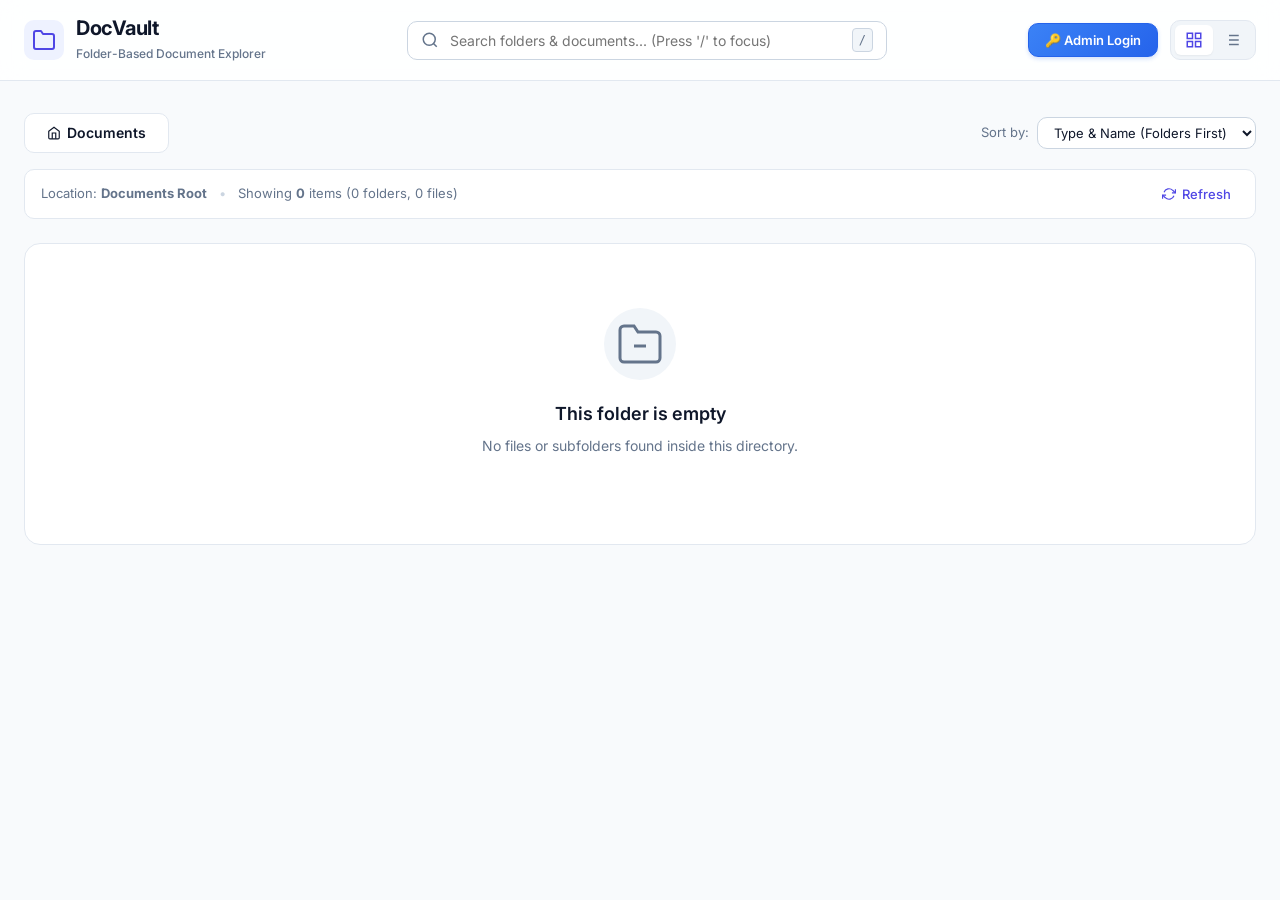
==== website/index.html @ a3ca601f "feat(admin): add secure admin delete, header login button & optimize Docker slim build" ====
<!DOCTYPE html>
<html lang="en">
<head>
  <meta charset="UTF-8">
  <meta name="viewport" content="width=device-width, initial-scale=1.0">
  <meta name="description" content="Lightweight, folder-based public document portal with secure admin upload system.">
  <title>DocVault — Public Document Explorer</title>
  <!-- Google Fonts: Inter -->
  <link rel="preconnect" href="https://fonts.googleapis.com">
  <link rel="preconnect" href="https://fonts.gstatic.com" crossorigin>
  <link href="https://fonts.googleapis.com/css2?family=Inter:wght@300;400;500;600;700&display=swap" rel="stylesheet">
  <link rel="stylesheet" href="style.css?v=4">
</head>
<body>
  <!-- Header -->
  <header class="site-header">
    <div class="header-container">
      <div class="brand">
        <div class="brand-icon">
          <svg width="24" height="24" viewBox="0 0 24 24" fill="none" stroke="currentColor" stroke-width="2" stroke-linecap="round" stroke-linejoin="round">
            <path d="M22 19a2 2 0 0 1-2 2H4a2 2 0 0 1-2-2V5a2 2 0 0 1 2-2h5l2 3h9a2 2 0 0 1 2 2z"/>
          </svg>
        </div>
        <div class="brand-text">
          <h1>DocVault</h1>
          <span class="brand-subtitle">Folder-Based Document Explorer</span>
        </div>
      </div>

      <!-- Search Bar -->
      <div class="search-box">
        <svg class="search-icon" width="18" height="18" viewBox="0 0 24 24" fill="none" stroke="currentColor" stroke-width="2">
          <circle cx="11" cy="11" r="8"></circle>
          <line x1="21" y1="21" x2="16.65" y2="16.65"></line>
        </svg>
        <input type="text" id="search-input" placeholder="Search folders & documents... (Press '/' to focus)" aria-label="Search items">
        <button id="clear-search" class="clear-search-btn hidden" aria-label="Clear search">✕</button>
        <kbd class="search-shortcut">/</kbd>
      </div>

      <!-- Header Controls & Admin Auth / Upload Buttons -->
      <div class="header-controls">
        <button id="btn-admin-auth" class="btn-secondary" title="Administrator Sign In" style="font-weight:600;">
          🔑 Admin Login
        </button>
        <button id="btn-open-upload" class="btn-header-upload hidden" title="Admin Upload">
          <svg width="18" height="18" viewBox="0 0 24 24" fill="none" stroke="currentColor" stroke-width="2">
            <path d="M21 15v4a2 2 0 0 1-2 2H5a2 2 0 0 1-2-2v-4"></path>
            <polyline points="17 8 12 3 7 8"></polyline>
            <line x1="12" y1="3" x2="12" y2="15"></line>
          </svg>
          <span>Upload</span>
        </button>
        <button id="btn-admin-logout-header" class="btn-secondary hidden" title="Sign Out">
          🚪 Logout
        </button>

        <div class="view-toggle" role="group" aria-label="View toggle">
          <button id="btn-grid-view" class="view-btn active" title="Grid View" aria-label="Grid View">
            <svg width="18" height="18" viewBox="0 0 24 24" fill="none" stroke="currentColor" stroke-width="2">
              <rect x="3" y="3" width="7" height="7"></rect>
              <rect x="14" y="3" width="7" height="7"></rect>
              <rect x="14" y="14" width="7" height="7"></rect>
              <rect x="3" y="14" width="7" height="7"></rect>
            </svg>
          </button>
          <button id="btn-list-view" class="view-btn" title="List View" aria-label="List View">
            <svg width="18" height="18" viewBox="0 0 24 24" fill="none" stroke="currentColor" stroke-width="2">
              <line x1="8" y1="6" x2="21" y2="6"></line>
              <line x1="8" y1="12" x2="21" y2="12"></line>
              <line x1="8" y1="18" x2="21" y2="18"></line>
              <line x1="3" y1="6" x2="3.01" y2="6"></line>
              <line x1="3" y1="12" x2="3.01" y2="12"></line>
              <line x1="3" y1="18" x2="3.01" y2="18"></line>
            </svg>
          </button>
        </div>
      </div>
    </div>
  </header>

  <!-- Main Content Container -->
  <main class="main-wrapper">

    <!-- Navigation Header (Breadcrumb & Back Button) -->
    <div class="navigation-bar">
      <div class="nav-left">
        <button id="btn-back" class="btn-back hidden" aria-label="Go back">
          <svg width="16" height="16" viewBox="0 0 24 24" fill="none" stroke="currentColor" stroke-width="2">
            <line x1="19" y1="12" x2="5" y2="12"></line>
            <polyline points="12 19 5 12 12 5"></polyline>
          </svg>
          <span>Back</span>
        </button>

        <nav id="breadcrumbs" class="breadcrumbs-container" aria-label="Breadcrumb navigation">
          <!-- Dynamic Breadcrumbs rendered by script.js -->
        </nav>
      </div>

      <div class="sort-selector">
        <label for="sort-select">Sort by:</label>
        <select id="sort-select" aria-label="Sort items">
          <option value="type-name-asc">Type & Name (Folders First)</option>
          <option value="name-asc">Name (A-Z)</option>
          <option value="name-desc">Name (Z-A)</option>
          <option value="date-desc">Newest First</option>
          <option value="date-asc">Oldest First</option>
          <option value="size-desc">Size (Largest)</option>
        </select>
      </div>
    </div>

    <!-- Stats Bar -->
    <div class="stats-bar">
      <div class="stats-info">
        <span id="current-folder-title">Location: <strong>Documents Root</strong></span>
        <span class="stats-divider">•</span>
        <span>Showing <strong id="item-count">0</strong> items (<span id="folder-count">0</span> folders, <span id="file-count">0</span> files)</span>
      </div>
      <button id="btn-refresh" class="btn-refresh" title="Refresh folder">
        <svg width="14" height="14" viewBox="0 0 24 24" fill="none" stroke="currentColor" stroke-width="2">
          <polyline points="23 4 23 10 17 10"></polyline>
          <polyline points="1 20 1 14 7 14"></polyline>
          <path d="M3.51 9a9 9 0 0 1 14.85-3.36L23 10M1 14l4.64 4.36A9 9 0 0 0 20.49 15"></path>
        </svg>
        Refresh
      </button>
    </div>

    <!-- Loading State Skeletons -->
    <div id="loading-state" class="documents-grid">
      <div class="skeleton-card"></div>
      <div class="skeleton-card"></div>
      <div class="skeleton-card"></div>
      <div class="skeleton-card"></div>
    </div>

    <!-- Grid View -->
    <div id="documents-grid" class="documents-grid hidden"></div>

    <!-- List View -->
    <div id="documents-list" class="documents-list hidden">
      <table class="list-table">
        <thead>
          <tr>
            <th class="col-name">Name</th>
            <th class="col-type">Type</th>
            <th class="col-size">Size</th>
            <th class="col-date">Modified</th>
            <th class="col-actions">Actions</th>
          </tr>
        </thead>
        <tbody id="list-tbody"></tbody>
      </table>
    </div>

    <!-- Empty State -->
    <div id="empty-state" class="empty-state hidden">
      <div class="empty-icon">
        <svg width="48" height="48" viewBox="0 0 24 24" fill="none" stroke="currentColor" stroke-width="1.5">
          <path d="M22 19a2 2 0 0 1-2 2H4a2 2 0 0 1-2-2V5a2 2 0 0 1 2-2h5l2 3h9a2 2 0 0 1 2 2z"/>
          <line x1="9" y1="13" x2="15" y2="13"/>
        </svg>
      </div>
      <h3 id="empty-title">This folder is empty</h3>
      <p id="empty-message">No files or subfolders found inside this directory.</p>
      <button id="reset-search-btn" class="btn-secondary hidden">Clear Search</button>
    </div>
  </main>

  <!-- Document & Video Preview Modal -->
  <div id="viewer-modal" class="modal-backdrop hidden" role="dialog" aria-modal="true" aria-labelledby="modal-title">
    <div class="modal-container">
      <div class="modal-header">
        <div class="modal-title-group">
          <span id="modal-ext-badge" class="badge">PDF</span>
          <h2 id="modal-title">Document Preview</h2>
        </div>
        <div class="modal-header-actions">
          <a id="modal-external-btn" href="#" target="_blank" class="btn-icon" title="Open in new tab" rel="noopener">
            <svg width="18" height="18" viewBox="0 0 24 24" fill="none" stroke="currentColor" stroke-width="2">
              <path d="M18 13v6a2 2 0 0 1-2 2H5a2 2 0 0 1-2-2V8a2 2 0 0 1 2-2h6"></path>
              <polyline points="15 3 21 3 21 9"></polyline>
              <line x1="10" y1="14" x2="21" y2="3"></line>
            </svg>
          </a>
          <a id="modal-download-btn" href="#" download class="btn-icon btn-download" title="Download File">
            <svg width="18" height="18" viewBox="0 0 24 24" fill="none" stroke="currentColor" stroke-width="2">
              <path d="M21 15v4a2 2 0 0 1-2 2H5a2 2 0 0 1-2-2v-4"></path>
              <polyline points="7 10 12 15 17 10"></polyline>
              <line x1="12" y1="15" x2="12" y2="3"></line>
            </svg>
            <span>Download</span>
          </a>
          <button id="modal-close-btn" class="btn-icon btn-close" aria-label="Close modal">✕</button>
        </div>
      </div>
      <div id="modal-body" class="modal-body"></div>
    </div>
  </div>

  <!-- Admin Auth Modal -->
  <div id="auth-modal" class="modal-backdrop hidden" role="dialog" aria-modal="true">
    <div class="modal-container auth-modal-box">
      <div class="modal-header">
        <div class="modal-title-group">
          <div class="brand-icon" style="width:32px; height:32px;">
            <svg width="18" height="18" viewBox="0 0 24 24" fill="none" stroke="currentColor" stroke-width="2">
              <rect x="3" y="11" width="18" height="11" rx="2" ry="2"></rect>
              <path d="M7 11V7a5 5 0 0 1 10 0v4"></path>
            </svg>
          </div>
          <h2>Administrator Access</h2>
        </div>
        <button id="auth-close-btn" class="btn-icon btn-close" aria-label="Close">✕</button>
      </div>
      <form id="auth-form" class="auth-form-body">
        <p class="auth-subtitle">Enter the administrator password to unlock file uploads.</p>
        <div id="auth-error-msg" class="auth-error hidden">Incorrect password. Please try again.</div>
        <div class="form-group">
          <label for="auth-password-input">Password</label>
          <input type="password" id="auth-password-input" placeholder="Enter admin password" required autofocus autocomplete="current-password">
        </div>
        <div class="form-actions">
          <button type="button" id="auth-cancel-btn" class="btn-secondary">Cancel</button>
          <button type="submit" id="auth-submit-btn" class="btn-download">Continue →</button>
        </div>
      </form>
    </div>
  </div>

  <!-- Admin Upload Drawer / Modal -->
  <div id="upload-modal" class="modal-backdrop hidden" role="dialog" aria-modal="true">
    <div class="modal-container upload-modal-box">
      <div class="modal-header">
        <div class="modal-title-group">
          <span class="badge" style="background-color: var(--success-bg); color: var(--success);">Admin Upload</span>
          <h2>Upload Documents & Videos</h2>
        </div>
        <div class="modal-header-actions">
          <button id="btn-admin-logout" class="btn-secondary" style="font-size:0.75rem; padding:0.25rem 0.625rem;">Logout</button>
          <button id="upload-close-btn" class="btn-icon btn-close" aria-label="Close">✕</button>
        </div>
      </div>

      <div class="upload-modal-grid">
        <!-- Left Column: Destination Folder Tree -->
        <div class="upload-tree-section">
          <h3>1. Select Destination Folder</h3>
          <div class="destination-display">
            Selected: <strong id="selected-folder-display">Documents Root</strong>
          </div>
          <div id="folder-tree-container" class="folder-tree-box">
            <!-- Dynamic Folder Tree rendered by script.js -->
          </div>
        </div>

        <!-- Right Column: File Dropzone & Queue -->
        <div class="upload-files-section">
          <h3>2. Select Files to Upload</h3>
          
          <div id="dropzone" class="dropzone">
            <svg width="40" height="40" viewBox="0 0 24 24" fill="none" stroke="currentColor" stroke-width="1.5">
              <path d="M21 15v4a2 2 0 0 1-2 2H5a2 2 0 0 1-2-2v-4"></path>
              <polyline points="17 8 12 3 7 8"></polyline>
              <line x1="12" y1="3" x2="12" y2="15"></line>
            </svg>
            <p>Drag and drop documents or videos here, or</p>
            <label for="file-input" class="btn-secondary btn-browse">Choose Files</label>
            <input type="file" id="file-input" multiple class="hidden">
            <span class="dropzone-hint">Supports PDFs, Office docs, images, MP4/WebM videos (Max 2 GB per file)</span>
          </div>

          <!-- File Queue List & Independent Progress Cards Container -->
          <div id="file-queue-container" class="file-queue-container hidden">
            <div class="queue-summary-bar">
              <span id="queue-summary-text">Ready to upload</span>
            </div>
            <div id="file-queue-list" class="file-queue-list" aria-live="polite"></div>

            <div class="queue-actions">
              <button id="btn-clear-queue" class="btn-secondary">Clear Completed</button>
              <button id="btn-start-upload" class="btn-download">Start Upload →</button>
            </div>
          </div>
        </div>
      </div>
    </div>
  </div>

  <!-- Duplicate File Prompt Modal -->
  <div id="duplicate-modal" class="modal-backdrop hidden" role="dialog" aria-modal="true">
    <div class="modal-container duplicate-modal-box">
      <div class="modal-header">
        <div class="modal-title-group">
          <span class="badge" style="background-color: var(--warning-bg); color: var(--warning);">File Exists</span>
          <h2>Duplicate File Detected</h2>
        </div>
      </div>
      <div class="modal-body" style="padding: 1.5rem; background: var(--bg-surface); display: block;">
        <p style="margin-bottom: 1rem;" id="duplicate-msg-text">A file with this name already exists in the selected destination folder.</p>
        <div class="form-actions" style="justify-content: flex-end; gap: 0.75rem;">
          <button id="btn-dup-cancel" class="btn-secondary">Skip / Cancel</button>
          <button id="btn-dup-replace" class="btn-download" style="background-color: var(--warning); border-color: var(--warning);">Replace File</button>
        </div>
      </div>
    </div>
  <!-- Modern Admin Delete Confirmation Modal -->
  <div id="delete-modal" class="modal-backdrop hidden" role="dialog" aria-modal="true">
    <div class="modal-container duplicate-modal-box">
      <div class="modal-header">
        <div class="modal-title-group">
          <span class="badge" style="background-color: var(--danger-bg); color: var(--danger);">Admin Action</span>
          <h2 id="delete-modal-heading">Delete Document?</h2>
        </div>
        <button id="btn-delete-close" class="btn-icon btn-close" aria-label="Close">✕</button>
      </div>
      <div class="modal-body" style="padding: 1.5rem; background: var(--bg-surface); display: block;">
        <p style="font-weight: 600; font-size: 1rem; color: var(--text-main); margin-bottom: 0.5rem;" id="delete-item-name">Top_20_Docker_Commands.pdf</p>
        <p style="font-size: 0.875rem; color: var(--text-muted); margin-bottom: 1rem;" id="delete-modal-warning">This file will be permanently deleted. This action cannot be undone.</p>
        
        <!-- Non-empty folder confirmation box -->
        <div id="delete-folder-confirm-box" class="hidden" style="margin-bottom: 1rem;">
          <p style="font-size: 0.8125rem; color: var(--danger); font-weight: 600; margin-bottom: 0.5rem;">To confirm folder deletion, please type <code style="background:var(--danger-bg); padding:2px 6px; border-radius:4px;">DELETE</code> below:</p>
          <input type="text" id="delete-folder-input" placeholder="Type DELETE to confirm" style="width: 100%; padding: 0.5rem; border: 1px solid var(--border-medium); border-radius: var(--radius-sm); font-size: 0.875rem;">
        </div>

        <div id="delete-modal-error" class="card-error-box hidden" style="margin-bottom: 1rem;"></div>

        <div class="form-actions" style="justify-content: flex-end; gap: 0.75rem;">
          <button id="btn-delete-cancel" class="btn-secondary">Cancel</button>
          <button id="btn-delete-confirm" class="btn-download" style="background-color: var(--danger); border-color: var(--danger);">Delete Permanently</button>
        </div>
      </div>
    </div>
  </div>

  <!-- Toast Notification Banner -->
  <div id="toast-notification" class="toast-notification hidden" role="alert" aria-live="polite">
    <span id="toast-message">✓ Document deleted successfully</span>
  </div>

  <!-- Footer -->
  <footer class="site-footer">
    <div class="footer-container">
      <p>DocVault Public Document Server V2 — Powered by Nginx, FastAPI & Docker</p>
    </div>
  </footer>

  <script src="script.js?v=4"></script>
</body>
</html>
---- website/style.css ----
/* ==========================================================================
   DocVault V2 — Style System
   ========================================================================== */

:root {
  /* Color Palette */
  --bg-primary: #f8fafc;
  --bg-surface: #ffffff;
  --bg-subtle: #f1f5f9;
  
  --border-light: #e2e8f0;
  --border-medium: #cbd5e1;

  --text-main: #0f172a;
  --text-muted: #64748b;
  --text-subtle: #94a3b8;

  --primary: #4f46e5;
  --primary-hover: #4338ca;
  --primary-bg: #eef2ff;

  --folder-bg: #fef3c7;
  --folder-border: #fde68a;
  --folder-icon: #d97706;

  --success: #16a34a;
  --success-bg: #dcfce7;

  --danger: #dc2626;
  --danger-bg: #fee2e2;

  --warning: #ea580c;
  --warning-bg: #ffedd5;

  --video: #e11d48;
  --video-bg: #ffe4e6;

  /* Typography */
  --font-family: 'Inter', -apple-system, BlinkMacSystemFont, 'Segoe UI', Roboto, Helvetica, Arial, sans-serif;
  
  /* Shadows */
  --shadow-sm: 0 1px 2px 0 rgba(0, 0, 0, 0.05);
  --shadow-md: 0 4px 6px -1px rgba(0, 0, 0, 0.07), 0 2px 4px -2px rgba(0, 0, 0, 0.05);
  --shadow-lg: 0 10px 15px -3px rgba(0, 0, 0, 0.08), 0 4px 6px -4px rgba(0, 0, 0, 0.04);
  --shadow-modal: 0 25px 50px -12px rgba(0, 0, 0, 0.25);

  /* Border Radius */
  --radius-sm: 6px;
  --radius-md: 10px;
  --radius-lg: 16px;
  --radius-full: 9999px;

  /* Transitions */
  --transition-fast: 0.15s ease;
  --transition-normal: 0.25s ease;
}

*, *::before, *::after {
  box-sizing: border-box;
  margin: 0;
  padding: 0;
}

body {
  font-family: var(--font-family);
  background-color: var(--bg-primary);
  color: var(--text-main);
  line-height: 1.5;
  min-height: 100vh;
  display: flex;
  flex-direction: column;
  -webkit-font-smoothing: antialiased;
}

/* Helper Utilities */
.hidden {
  display: none !important;
}

/* ==========================================================================
   Header
   ========================================================================== */
.site-header {
  background-color: rgba(255, 255, 255, 0.85);
  backdrop-filter: blur(12px);
  -webkit-backdrop-filter: blur(12px);
  border-bottom: 1px solid var(--border-light);
  position: sticky;
  top: 0;
  z-index: 40;
}

.header-container {
  max-width: 1280px;
  margin: 0 auto;
  padding: 1rem 1.5rem;
  display: flex;
  align-items: center;
  justify-content: space-between;
  gap: 1.5rem;
}

.brand {
  display: flex;
  align-items: center;
  gap: 0.75rem;
  text-decoration: none;
  color: var(--text-main);
}

.brand-icon {
  width: 40px;
  height: 40px;
  background-color: var(--primary-bg);
  color: var(--primary);
  border-radius: var(--radius-md);
  display: flex;
  align-items: center;
  justify-content: center;
}

.brand-text h1 {
  font-size: 1.25rem;
  font-weight: 700;
  letter-spacing: -0.025em;
  line-height: 1.2;
}

.brand-subtitle {
  font-size: 0.75rem;
  color: var(--text-muted);
  font-weight: 500;
}

/* Search Box */
.search-box {
  flex: 1;
  max-width: 480px;
  position: relative;
  display: flex;
  align-items: center;
}

.search-icon {
  position: absolute;
  left: 0.875rem;
  color: var(--text-muted);
  pointer-events: none;
}

.search-box input {
  width: 100%;
  padding: 0.625rem 2.5rem 0.625rem 2.625rem;
  font-family: inherit;
  font-size: 0.875rem;
  background-color: var(--bg-surface);
  border: 1px solid var(--border-medium);
  border-radius: var(--radius-md);
  color: var(--text-main);
  transition: all var(--transition-fast);
  outline: none;
}

.search-box input:focus {
  border-color: var(--primary);
  box-shadow: 0 0 0 3px rgba(79, 70, 229, 0.15);
}

.search-shortcut {
  position: absolute;
  right: 0.875rem;
  background-color: var(--bg-subtle);
  border: 1px solid var(--border-medium);
  border-radius: 4px;
  padding: 0.125rem 0.375rem;
  font-size: 0.75rem;
  color: var(--text-muted);
  font-family: monospace;
  pointer-events: none;
}

.clear-search-btn {
  position: absolute;
  right: 0.75rem;
  background: none;
  border: none;
  color: var(--text-muted);
  font-size: 0.875rem;
  cursor: pointer;
  padding: 0.25rem;
  border-radius: 50%;
  line-height: 1;
}

.clear-search-btn:hover {
  color: var(--text-main);
  background-color: var(--bg-subtle);
}

/* Header Controls & Upload Button */
.header-controls {
  display: flex;
  align-items: center;
  gap: 0.75rem;
}

#btn-admin-auth {
  background: linear-gradient(135deg, #3b82f6 0%, #2563eb 100%);
  color: #ffffff !important;
  border: 1px solid #2563eb;
  border-radius: var(--radius-md);
  padding: 0.5rem 1rem;
  font-weight: 600;
  font-size: 0.8125rem;
  display: inline-flex;
  align-items: center;
  gap: 0.375rem;
  box-shadow: 0 2px 4px rgba(37, 99, 235, 0.2);
  cursor: pointer;
  transition: all var(--transition-fast);
}

#btn-admin-auth:hover {
  background: linear-gradient(135deg, #2563eb 0%, #1d4ed8 100%);
  box-shadow: 0 4px 10px rgba(37, 99, 235, 0.3);
  transform: translateY(-1px);
}

.btn-header-upload {
  background-color: var(--primary);
  color: #ffffff;
  border: 1px solid var(--primary);
  border-radius: var(--radius-md);
  padding: 0.5rem 0.875rem;
  font-family: inherit;
  font-size: 0.8125rem;
  font-weight: 600;
  cursor: pointer;
  display: flex;
  align-items: center;
  gap: 0.375rem;
  box-shadow: var(--shadow-sm);
  transition: all var(--transition-fast);
}

.btn-header-upload:hover {
  background-color: var(--primary-hover);
  box-shadow: var(--shadow-md);
}

.view-toggle {
  display: flex;
  background-color: var(--bg-subtle);
  padding: 0.25rem;
  border-radius: var(--radius-md);
  border: 1px solid var(--border-light);
}

.view-btn {
  background: none;
  border: none;
  padding: 0.375rem 0.625rem;
  border-radius: var(--radius-sm);
  color: var(--text-muted);
  cursor: pointer;
  display: flex;
  align-items: center;
  justify-content: center;
  transition: all var(--transition-fast);
}

.view-btn.active {
  background-color: var(--bg-surface);
  color: var(--primary);
  box-shadow: var(--shadow-sm);
}

.view-btn:hover:not(.active) {
  color: var(--text-main);
}

/* ==========================================================================
   Main Wrapper & Navigation Toolbar
   ========================================================================== */
.main-wrapper {
  max-width: 1280px;
  margin: 0 auto;
  padding: 2rem 1.5rem;
  flex: 1;
  width: 100%;
}

.navigation-bar {
  display: flex;
  flex-wrap: wrap;
  align-items: center;
  justify-content: space-between;
  gap: 1rem;
  margin-bottom: 1rem;
}

.nav-left {
  display: flex;
  align-items: center;
  gap: 1rem;
  flex-wrap: wrap;
  flex: 1;
}

/* Back Button */
.btn-back {
  background-color: var(--bg-surface);
  border: 1px solid var(--border-medium);
  color: var(--text-main);
  border-radius: var(--radius-md);
  padding: 0.4rem 0.875rem;
  font-family: inherit;
  font-size: 0.8125rem;
  font-weight: 500;
  cursor: pointer;
  display: inline-flex;
  align-items: center;
  gap: 0.375rem;
  transition: all var(--transition-fast);
}

.btn-back:hover {
  background-color: var(--primary-bg);
  border-color: var(--primary);
  color: var(--primary);
}

/* Breadcrumbs Bar */
.breadcrumbs-container {
  display: flex;
  align-items: center;
  flex-wrap: wrap;
  gap: 0.375rem;
  background-color: var(--bg-surface);
  padding: 0.4rem 1rem;
  border-radius: var(--radius-md);
  border: 1px solid var(--border-light);
  font-size: 0.875rem;
}

.breadcrumb-item {
  color: var(--primary);
  text-decoration: none;
  font-weight: 500;
  display: inline-flex;
  align-items: center;
  gap: 0.375rem;
  border-radius: var(--radius-sm);
  padding: 0.125rem 0.375rem;
  transition: background-color var(--transition-fast);
}

.breadcrumb-item:hover {
  background-color: var(--primary-bg);
}

.breadcrumb-item.active {
  color: var(--text-main);
  font-weight: 600;
  pointer-events: none;
  background: none;
}

.breadcrumb-separator {
  color: var(--text-subtle);
  font-size: 0.75rem;
}

.sort-selector {
  display: flex;
  align-items: center;
  gap: 0.5rem;
  font-size: 0.8125rem;
  color: var(--text-muted);
}

.sort-selector select {
  font-family: inherit;
  font-size: 0.8125rem;
  padding: 0.4rem 0.75rem;
  border-radius: var(--radius-md);
  border: 1px solid var(--border-medium);
  background-color: var(--bg-surface);
  color: var(--text-main);
  outline: none;
  cursor: pointer;
}

.sort-selector select:focus {
  border-color: var(--primary);
}

/* Stats Bar */
.stats-bar {
  display: flex;
  align-items: center;
  justify-content: space-between;
  padding: 0.75rem 1rem;
  background-color: var(--bg-surface);
  border: 1px solid var(--border-light);
  border-radius: var(--radius-md);
  font-size: 0.8125rem;
  color: var(--text-muted);
  margin-bottom: 1.5rem;
}

.stats-divider {
  margin: 0 0.5rem;
  color: var(--border-medium);
}

.btn-refresh {
  background: none;
  border: none;
  color: var(--primary);
  font-family: inherit;
  font-size: 0.8125rem;
  font-weight: 500;
  cursor: pointer;
  display: flex;
  align-items: center;
  gap: 0.375rem;
  padding: 0.25rem 0.5rem;
  border-radius: var(--radius-sm);
  transition: background-color var(--transition-fast);
}

.btn-refresh:hover {
  background-color: var(--primary-bg);
}

/* ==========================================================================
   Document Grid View
   ========================================================================== */
.documents-grid {
  display: grid;
  grid-template-columns: repeat(auto-fill, minmax(280px, 1fr));
  gap: 1.25rem;
}

.doc-card {
  background-color: var(--bg-surface);
  border: 1px solid var(--border-light);
  border-radius: var(--radius-lg);
  padding: 1.25rem;
  display: flex;
  flex-direction: column;
  justify-content: space-between;
  transition: all var(--transition-fast);
  position: relative;
}

.doc-card:hover {
  transform: translateY(-2px);
  box-shadow: var(--shadow-md);
  border-color: var(--border-medium);
}

.folder-card {
  border-color: var(--folder-border);
  background: linear-gradient(180deg, #fffbeb 0%, #ffffff 100%);
  cursor: pointer;
}

.folder-card:hover {
  border-color: var(--folder-icon);
  box-shadow: 0 6px 12px -2px rgba(217, 119, 6, 0.15);
}

.doc-card-header {
  display: flex;
  align-items: flex-start;
  justify-content: space-between;
  gap: 1rem;
  margin-bottom: 1rem;
}

.doc-icon-wrapper {
  width: 48px;
  height: 48px;
  border-radius: var(--radius-md);
  display: flex;
  align-items: center;
  justify-content: center;
  flex-shrink: 0;
}

/* Type specific badges & icons */
.type-folder { background-color: var(--folder-bg); color: var(--folder-icon); }
.type-pdf { background-color: var(--danger-bg); color: var(--danger); }
.type-doc { background-color: var(--primary-bg); color: var(--primary); }
.type-sheet { background-color: var(--success-bg); color: var(--success); }
.type-image { background-color: #f3e8ff; color: #9333ea; }
.type-video { background-color: var(--video-bg); color: var(--video); }
.type-archive { background-color: var(--warning-bg); color: var(--warning); }
.type-text { background-color: var(--bg-subtle); color: var(--text-muted); }

.doc-badge {
  font-size: 0.6875rem;
  font-weight: 700;
  text-transform: uppercase;
  letter-spacing: 0.05em;
  padding: 0.2rem 0.5rem;
  border-radius: var(--radius-sm);
}

.doc-title {
  font-size: 0.9375rem;
  font-weight: 600;
  color: var(--text-main);
  margin-bottom: 0.375rem;
  word-break: break-word;
  line-height: 1.35;
}

.doc-meta {
  font-size: 0.75rem;
  color: var(--text-muted);
  display: flex;
  align-items: center;
  gap: 0.75rem;
  margin-bottom: 1.25rem;
}

.doc-card-actions {
  display: flex;
  align-items: center;
  gap: 0.5rem;
  padding-top: 0.875rem;
  border-top: 1px solid var(--border-light);
}

.btn-card-action {
  flex: 1;
  display: flex;
  align-items: center;
  justify-content: center;
  gap: 0.375rem;
  padding: 0.5rem;
  border-radius: var(--radius-md);
  font-family: inherit;
  font-size: 0.8125rem;
  font-weight: 500;
  text-decoration: none;
  cursor: pointer;
  transition: all var(--transition-fast);
  border: 1px solid transparent;
}

.btn-view {
  background-color: var(--bg-subtle);
  color: var(--text-main);
  border-color: var(--border-light);
}

.btn-view:hover {
  background-color: var(--border-light);
  border-color: var(--border-medium);
}

.btn-download-primary {
  background-color: var(--primary);
  color: #ffffff;
}

.btn-download-primary:hover {
  background-color: var(--primary-hover);
}

.btn-open-folder {
  width: 100%;
  background-color: var(--folder-bg);
  color: var(--folder-icon);
  border-color: var(--folder-border);
  font-weight: 600;
}

.btn-open-folder:hover {
  background-color: #fde68a;
}

/* ==========================================================================
   Document List View
   ========================================================================== */
.documents-list {
  background-color: var(--bg-surface);
  border: 1px solid var(--border-light);
  border-radius: var(--radius-lg);
  overflow: hidden;
  box-shadow: var(--shadow-sm);
}

.list-table {
  width: 100%;
  border-collapse: collapse;
  text-align: left;
  font-size: 0.875rem;
}

.list-table th {
  background-color: var(--bg-subtle);
  color: var(--text-muted);
  font-weight: 600;
  font-size: 0.75rem;
  text-transform: uppercase;
  letter-spacing: 0.05em;
  padding: 0.75rem 1rem;
  border-bottom: 1px solid var(--border-light);
}

.list-table td {
  padding: 0.875rem 1rem;
  border-bottom: 1px solid var(--border-light);
  color: var(--text-main);
  vertical-align: middle;
}

.list-table tr:last-child td {
  border-bottom: none;
}

.list-table tr.row-folder {
  cursor: pointer;
}

.list-table tr:hover td {
  background-color: var(--bg-primary);
}

.list-doc-name {
  display: flex;
  align-items: center;
  gap: 0.75rem;
  font-weight: 500;
}

.list-icon-small {
  width: 32px;
  height: 32px;
  border-radius: var(--radius-sm);
  display: flex;
  align-items: center;
  justify-content: center;
  flex-shrink: 0;
}

.list-actions {
  display: flex;
  align-items: center;
  gap: 0.5rem;
}

.btn-icon-action {
  background-color: var(--bg-subtle);
  border: 1px solid var(--border-light);
  color: var(--text-muted);
  width: 32px;
  height: 32px;
  border-radius: var(--radius-sm);
  display: flex;
  align-items: center;
  justify-content: center;
  cursor: pointer;
  text-decoration: none;
  transition: all var(--transition-fast);
}

.btn-icon-action:hover {
  background-color: var(--primary);
  color: #ffffff;
  border-color: var(--primary);
}

/* Skeleton Loading State */
.skeleton-card {
  height: 180px;
  background: linear-gradient(90deg, #f1f5f9 25%, #e2e8f0 50%, #f1f5f9 75%);
  background-size: 200% 100%;
  animation: loading 1.5s infinite;
  border-radius: var(--radius-lg);
}

@keyframes loading {
  0% { background-position: 200% 0; }
  100% { background-position: -200% 0; }
}

/* Empty State */
.empty-state {
  text-align: center;
  padding: 4rem 2rem;
  background-color: var(--bg-surface);
  border: 1px solid var(--border-light);
  border-radius: var(--radius-lg);
  margin-top: 1rem;
}

.empty-icon {
  width: 72px;
  height: 72px;
  background-color: var(--bg-subtle);
  color: var(--text-muted);
  border-radius: 50%;
  display: flex;
  align-items: center;
  justify-content: center;
  margin: 0 auto 1.25rem auto;
}

.empty-state h3 {
  font-size: 1.125rem;
  font-weight: 600;
  margin-bottom: 0.5rem;
}

.empty-state p {
  color: var(--text-muted);
  font-size: 0.875rem;
  margin-bottom: 1.5rem;
}

.btn-secondary {
  background-color: var(--bg-subtle);
  border: 1px solid var(--border-medium);
  color: var(--text-main);
  padding: 0.5rem 1.25rem;
  border-radius: var(--radius-md);
  font-family: inherit;
  font-size: 0.875rem;
  font-weight: 500;
  cursor: pointer;
  transition: all var(--transition-fast);
}

.btn-secondary:hover {
  background-color: var(--border-light);
}

/* ==========================================================================
   Modals & Drawers
   ========================================================================== */
.modal-backdrop {
  position: fixed;
  inset: 0;
  background-color: rgba(15, 23, 42, 0.6);
  backdrop-filter: blur(4px);
  z-index: 50;
  display: flex;
  align-items: center;
  justify-content: center;
  padding: 1.5rem;
}

.modal-container {
  background-color: var(--bg-surface);
  border-radius: var(--radius-lg);
  width: 100%;
  max-width: 960px;
  height: 85vh;
  display: flex;
  flex-direction: column;
  box-shadow: var(--shadow-modal);
  overflow: hidden;
}

.modal-header {
  padding: 1rem 1.5rem;
  border-bottom: 1px solid var(--border-light);
  display: flex;
  align-items: center;
  justify-content: space-between;
  gap: 1rem;
}

.modal-title-group {
  display: flex;
  align-items: center;
  gap: 0.75rem;
  overflow: hidden;
}

.modal-title-group h2 {
  font-size: 1.125rem;
  font-weight: 600;
  white-space: nowrap;
  overflow: hidden;
  text-overflow: ellipsis;
}

.badge {
  font-size: 0.75rem;
  font-weight: 700;
  padding: 0.25rem 0.5rem;
  border-radius: var(--radius-sm);
  background-color: var(--primary-bg);
  color: var(--primary);
}

.modal-header-actions {
  display: flex;
  align-items: center;
  gap: 0.5rem;
  flex-shrink: 0;
}

.btn-icon {
  background: none;
  border: 1px solid var(--border-light);
  color: var(--text-muted);
  padding: 0.5rem;
  border-radius: var(--radius-md);
  cursor: pointer;
  display: flex;
  align-items: center;
  gap: 0.375rem;
  font-size: 0.8125rem;
  text-decoration: none;
  transition: all var(--transition-fast);
}

.btn-icon:hover {
  background-color: var(--bg-subtle);
  color: var(--text-main);
}

.btn-download {
  background-color: var(--primary);
  color: #ffffff;
  border: 1px solid var(--primary);
  padding: 0.5rem 1.25rem;
  border-radius: var(--radius-md);
  font-family: inherit;
  font-size: 0.875rem;
  font-weight: 600;
  cursor: pointer;
  text-decoration: none;
  display: inline-flex;
  align-items: center;
  gap: 0.375rem;
  transition: all var(--transition-fast);
}

.btn-download:hover {
  background-color: var(--primary-hover);
  color: #ffffff;
}

.btn-close {
  font-size: 1.125rem;
  padding: 0.375rem 0.625rem;
}

.modal-body {
  flex: 1;
  background-color: var(--bg-primary);
  overflow: auto;
  display: flex;
  align-items: center;
  justify-content: center;
}

.modal-iframe {
  width: 100%;
  height: 100%;
  border: none;
}

.modal-image {
  max-width: 100%;
  max-height: 100%;
  object-fit: contain;
  padding: 1rem;
}

.modal-video-preview {
  width: 100%;
  max-height: 100%;
  outline: none;
  background: #000;
}

.modal-text-preview {
  width: 100%;
  height: 100%;
  padding: 1.5rem;
  background-color: #1e293b;
  color: #f8fafc;
  font-family: monospace;
  font-size: 0.875rem;
  overflow: auto;
  white-space: pre-wrap;
  word-break: break-word;
}

.modal-fallback {
  text-align: center;
  padding: 3rem;
  max-width: 400px;
}

/* Auth Modal Box */
.auth-modal-box {
  max-width: 420px;
  height: auto;
}

.auth-form-body {
  padding: 1.5rem;
}

.auth-subtitle {
  font-size: 0.875rem;
  color: var(--text-muted);
  margin-bottom: 1.25rem;
}

.auth-error {
  background-color: var(--danger-bg);
  color: var(--danger);
  padding: 0.625rem 0.875rem;
  border-radius: var(--radius-md);
  font-size: 0.8125rem;
  margin-bottom: 1rem;
}

.form-group {
  margin-bottom: 1.5rem;
}

.form-group label {
  display: block;
  font-size: 0.8125rem;
  font-weight: 600;
  margin-bottom: 0.375rem;
  color: var(--text-main);
}

.form-group input {
  width: 100%;
  padding: 0.625rem 0.875rem;
  border: 1px solid var(--border-medium);
  border-radius: var(--radius-md);
  font-family: inherit;
  font-size: 0.875rem;
  outline: none;
}

.form-group input:focus {
  border-color: var(--primary);
  box-shadow: 0 0 0 3px rgba(79, 70, 229, 0.15);
}

.form-actions {
  display: flex;
  align-items: center;
  justify-content: flex-end;
  gap: 0.75rem;
}

/* Upload Modal Grid Box */
.upload-modal-box {
  max-width: 1080px;
  height: 85vh;
}

.upload-modal-grid {
  display: grid;
  grid-template-columns: 320px 1fr;
  flex: 1;
  overflow: hidden;
}

.upload-tree-section {
  border-right: 1px solid var(--border-light);
  padding: 1.25rem;
  background-color: var(--bg-subtle);
  display: flex;
  flex-direction: column;
  overflow: hidden;
}

.upload-tree-section h3 {
  font-size: 0.9375rem;
  font-weight: 600;
  margin-bottom: 0.75rem;
}

.destination-display {
  background-color: var(--bg-surface);
  border: 1px solid var(--border-medium);
  padding: 0.5rem 0.75rem;
  border-radius: var(--radius-md);
  font-size: 0.8125rem;
  color: var(--text-muted);
  margin-bottom: 1rem;
}

.destination-display strong {
  color: var(--primary);
}

.folder-tree-box {
  flex: 1;
  overflow-y: auto;
  background-color: var(--bg-surface);
  border: 1px solid var(--border-light);
  border-radius: var(--radius-md);
  padding: 0.5rem;
}

.tree-node {
  padding: 0.4rem 0.625rem;
  border-radius: var(--radius-sm);
  cursor: pointer;
  display: flex;
  align-items: center;
  gap: 0.5rem;
  font-size: 0.8125rem;
  color: var(--text-main);
  user-select: none;
  transition: background-color var(--transition-fast);
}

.tree-node:hover {
  background-color: var(--primary-bg);
  color: var(--primary);
}

.tree-node.selected {
  background-color: var(--primary-bg);
  color: var(--primary);
  font-weight: 600;
  border-left: 3px solid var(--primary);
}

.tree-children {
  padding-left: 1.25rem;
}

/* Upload Files Section */
.upload-files-section {
  padding: 1.5rem;
  display: flex;
  flex-direction: column;
  overflow-y: auto;
}

.upload-files-section h3 {
  font-size: 0.9375rem;
  font-weight: 600;
  margin-bottom: 1rem;
}

.dropzone {
  border: 2px dashed var(--border-medium);
  background-color: var(--bg-primary);
  border-radius: var(--radius-lg);
  padding: 2.5rem 1.5rem;
  text-align: center;
  transition: all var(--transition-fast);
}

.dropzone.dragover {
  border-color: var(--primary);
  background-color: var(--primary-bg);
}

.dropzone p {
  font-size: 0.875rem;
  color: var(--text-muted);
  margin: 0.75rem 0;
}

.btn-browse {
  display: inline-block;
  cursor: pointer;
}

.dropzone-hint {
  display: block;
  font-size: 0.75rem;
  color: var(--text-subtle);
  margin-top: 0.75rem;
}

/* Queue List */
.file-queue-container {
  margin-top: 1.5rem;
  flex: 1;
  display: flex;
  flex-direction: column;
}

.file-queue-container h4 {
  font-size: 0.875rem;
  font-weight: 600;
  margin-bottom: 0.75rem;
}

.file-queue-list {
  max-height: 200px;
  overflow-y: auto;
  border: 1px solid var(--border-light);
  border-radius: var(--radius-md);
  background-color: var(--bg-surface);
  margin-bottom: 1rem;
}

.queue-item {
  display: flex;
  align-items: center;
  justify-content: space-between;
  padding: 0.625rem 0.875rem;
  border-bottom: 1px solid var(--border-light);
  font-size: 0.8125rem;
}

.queue-item:last-child {
  border-bottom: none;
}

.queue-item-info {
  display: flex;
  align-items: center;
  gap: 0.625rem;
  overflow: hidden;
}

.queue-item-name {
  font-weight: 500;
  white-space: nowrap;
  overflow: hidden;
  text-overflow: ellipsis;
  max-width: 320px;
}

.queue-item-size {
  color: var(--text-muted);
  font-size: 0.75rem;
}

.queue-item-remove {
  background: none;
  border: none;
  color: var(--text-muted);
  cursor: pointer;
  padding: 0.25rem;
  border-radius: 50%;
  line-height: 1;
}

.queue-item-remove:hover {
  color: var(--danger);
  background-color: var(--danger-bg);
}

/* Independent Per-File Upload Card Styles */
.queue-summary-bar {
  display: flex;
  align-items: center;
  justify-content: space-between;
  padding: 0.625rem 0.875rem;
  background-color: var(--bg-subtle);
  border: 1px solid var(--border-light);
  border-radius: var(--radius-md);
  font-size: 0.8125rem;
  font-weight: 600;
  color: var(--text-main);
  margin-bottom: 0.75rem;
}

.file-upload-card {
  background-color: var(--bg-surface);
  border: 1px solid var(--border-light);
  border-radius: var(--radius-md);
  padding: 0.875rem 1rem;
  margin-bottom: 0.625rem;
  box-shadow: var(--shadow-sm);
  transition: all var(--transition-fast);
}

.file-upload-card.state-uploading {
  border-color: var(--primary);
  background-color: rgba(37, 99, 235, 0.02);
}

.file-upload-card.state-completed {
  border-color: var(--success);
  background-color: rgba(16, 185, 129, 0.02);
}

.file-upload-card.state-failed {
  border-color: var(--danger);
  background-color: rgba(239, 68, 68, 0.04);
}

.file-upload-card.state-cancelled {
  border-color: var(--border-medium);
  opacity: 0.75;
}

.card-top-row {
  display: flex;
  align-items: center;
  justify-content: space-between;
  margin-bottom: 0.5rem;
  gap: 0.5rem;
}

.card-file-name-group {
  display: flex;
  align-items: center;
  gap: 0.5rem;
  overflow: hidden;
}

.card-file-icon {
  font-size: 1.125rem;
  line-height: 1;
}

.card-file-name {
  font-size: 0.875rem;
  font-weight: 600;
  color: var(--text-main);
  white-space: nowrap;
  overflow: hidden;
  text-overflow: ellipsis;
  max-width: 240px;
}

.card-status-badge {
  font-size: 0.75rem;
  font-weight: 600;
  padding: 0.125rem 0.5rem;
  border-radius: var(--radius-full);
}

.badge-queued { background-color: var(--bg-subtle); color: var(--text-muted); }
.badge-uploading { background-color: rgba(37, 99, 235, 0.1); color: var(--primary); }
.badge-completed { background-color: var(--success-bg); color: var(--success); }
.badge-failed { background-color: var(--danger-bg); color: var(--danger); }
.badge-cancelled { background-color: var(--bg-subtle); color: var(--text-muted); }

.card-progress-bar-bg {
  height: 6px;
  background-color: var(--bg-subtle);
  border-radius: var(--radius-full);
  overflow: hidden;
  margin-bottom: 0.5rem;
}

.card-progress-bar-fill {
  height: 100%;
  background-color: var(--primary);
  border-radius: var(--radius-full);
  transition: width 0.2s ease;
}

.card-completed-bar { background-color: var(--success) !important; }

.card-meta-row {
  display: flex;
  align-items: center;
  justify-content: space-between;
  font-size: 0.75rem;
  color: var(--text-muted);
}

.card-error-box {
  margin-top: 0.5rem;
  padding: 0.5rem 0.75rem;
  background-color: rgba(239, 68, 68, 0.08);
  border-left: 3px solid var(--danger);
  border-radius: var(--radius-sm);
  font-size: 0.8125rem;
  color: #991b1b;
  line-height: 1.4;
}

.card-actions-row {
  display: flex;
  align-items: center;
  justify-content: flex-end;
  gap: 0.5rem;
  margin-top: 0.5rem;
}

.btn-card-cancel {
  background: none;
  border: 1px solid var(--border-light);
  color: var(--text-muted);
  font-size: 0.75rem;
  padding: 0.25rem 0.5rem;
  border-radius: var(--radius-sm);
  cursor: pointer;
}
.btn-card-cancel:hover { background-color: var(--bg-subtle); color: var(--danger); }

.btn-card-retry {
  background-color: var(--primary);
  color: #ffffff;
  border: none;
  font-size: 0.75rem;
  font-weight: 600;
  padding: 0.25rem 0.625rem;
  border-radius: var(--radius-sm);
  cursor: pointer;
}
.btn-card-retry:hover { background-color: var(--primary-hover); }

.btn-card-remove {
  background: none;
  border: 1px solid var(--border-light);
  color: var(--text-muted);
  font-size: 0.75rem;
  padding: 0.25rem 0.5rem;
  border-radius: var(--radius-sm);
  cursor: pointer;
}
.btn-card-remove:hover { background-color: var(--danger-bg); color: var(--danger); }

.queue-actions {
  display: flex;
  align-items: center;
  justify-content: flex-end;
  gap: 0.75rem;
  margin-top: 1rem;
}

/* Duplicate Modal Box */
.duplicate-modal-box {
  max-width: 460px;
  height: auto;
}

/* Footer */
.site-footer {
  border-top: 1px solid var(--border-light);
  background-color: var(--bg-surface);
  padding: 1.25rem 1.5rem;
  text-align: center;
  font-size: 0.8125rem;
  color: var(--text-muted);
}

/* Toast Notification Banner */
.toast-notification {
  position: fixed;
  bottom: 1.5rem;
  right: 1.5rem;
  background-color: #1e293b;
  color: #ffffff;
  padding: 0.75rem 1.25rem;
  border-radius: var(--radius-md);
  font-size: 0.875rem;
  font-weight: 500;
  box-shadow: 0 10px 25px -5px rgba(0, 0, 0, 0.3);
  z-index: 9999;
  display: flex;
  align-items: center;
  gap: 0.5rem;
  border-left: 4px solid var(--success);
  animation: slideInUp 0.3s ease-out;
}

.btn-delete-action {
  color: var(--danger) !important;
  border-color: rgba(239, 68, 68, 0.2) !important;
  background-color: var(--danger-bg) !important;
}

.btn-delete-action:hover {
  background-color: var(--danger) !important;
  color: #ffffff !important;
  border-color: var(--danger) !important;
}

@keyframes slideInUp {
  from {
    transform: translateY(100%);
    opacity: 0;
  }
  to {
    transform: translateY(0);
    opacity: 1;
  }
}

/* Responsive adjustments */
@media (max-width: 768px) {
  .header-container {
    flex-direction: column;
    align-items: stretch;
    gap: 1rem;
  }

  .search-box {
    max-width: 100%;
  }

  .upload-modal-grid {
    grid-template-columns: 1fr;
    overflow-y: auto;
  }

  .upload-tree-section {
    border-right: none;
    border-bottom: 1px solid var(--border-light);
    max-height: 250px;
  }

  .documents-grid {
    grid-template-columns: 1fr;
  }
}
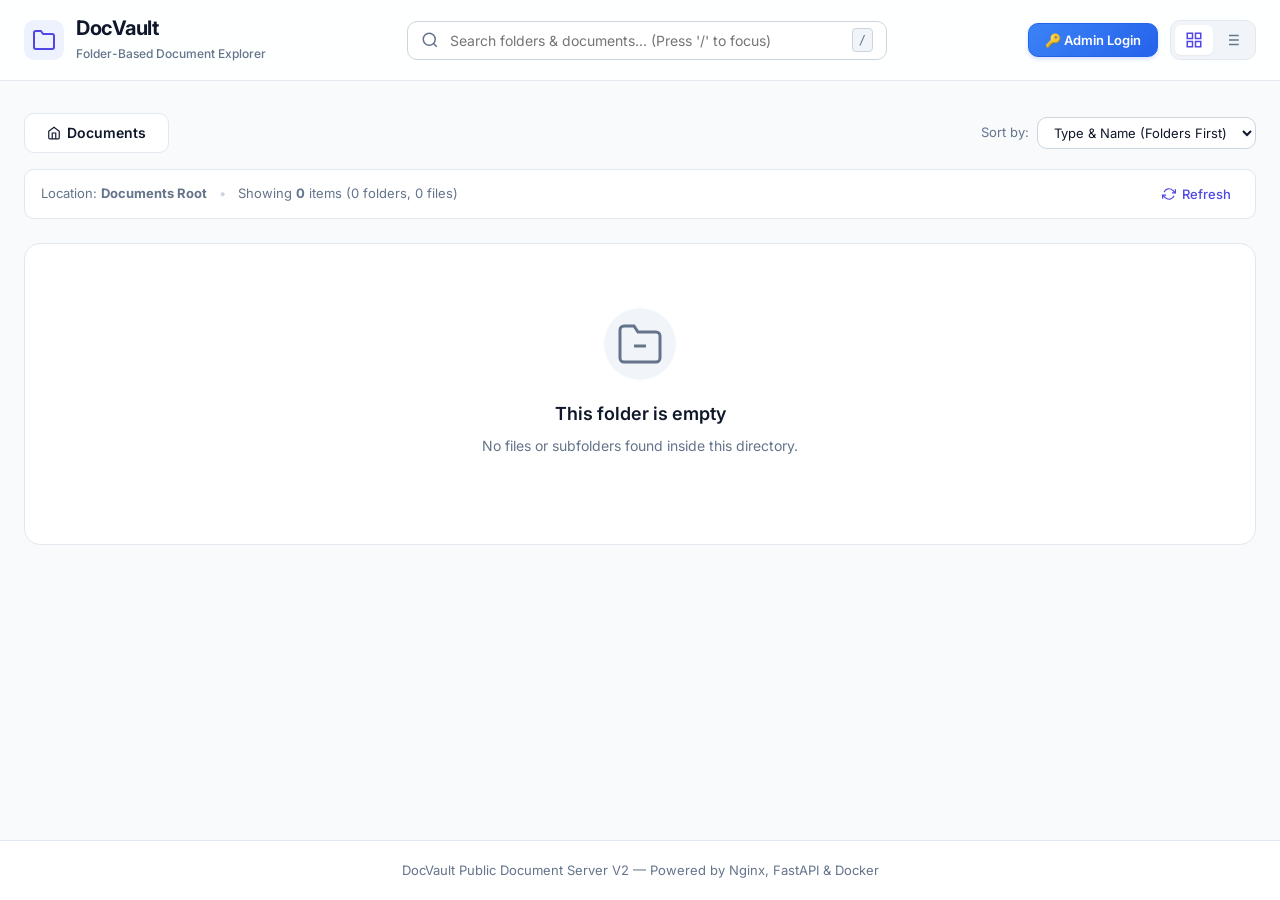
==== commit ae9b6c82: "v2"" ====
--- a/website/index.html
+++ b/website/index.html
@@ -9,7 +9,7 @@
   <link rel="preconnect" href="https://fonts.googleapis.com">
   <link rel="preconnect" href="https://fonts.gstatic.com" crossorigin>
   <link href="https://fonts.googleapis.com/css2?family=Inter:wght@300;400;500;600;700&display=swap" rel="stylesheet">
-  <link rel="stylesheet" href="style.css?v=4">
+  <link rel="stylesheet" href="style.css?v=6">
 </head>
 <body>
   <!-- Header -->
@@ -306,6 +306,8 @@
         </div>
       </div>
     </div>
+  </div>
+
   <!-- Modern Admin Delete Confirmation Modal -->
   <div id="delete-modal" class="modal-backdrop hidden" role="dialog" aria-modal="true">
     <div class="modal-container duplicate-modal-box">
@@ -348,6 +350,6 @@
     </div>
   </footer>
 
-  <script src="script.js?v=4"></script>
+  <script src="script.js?v=6"></script>
 </body>
 </html>
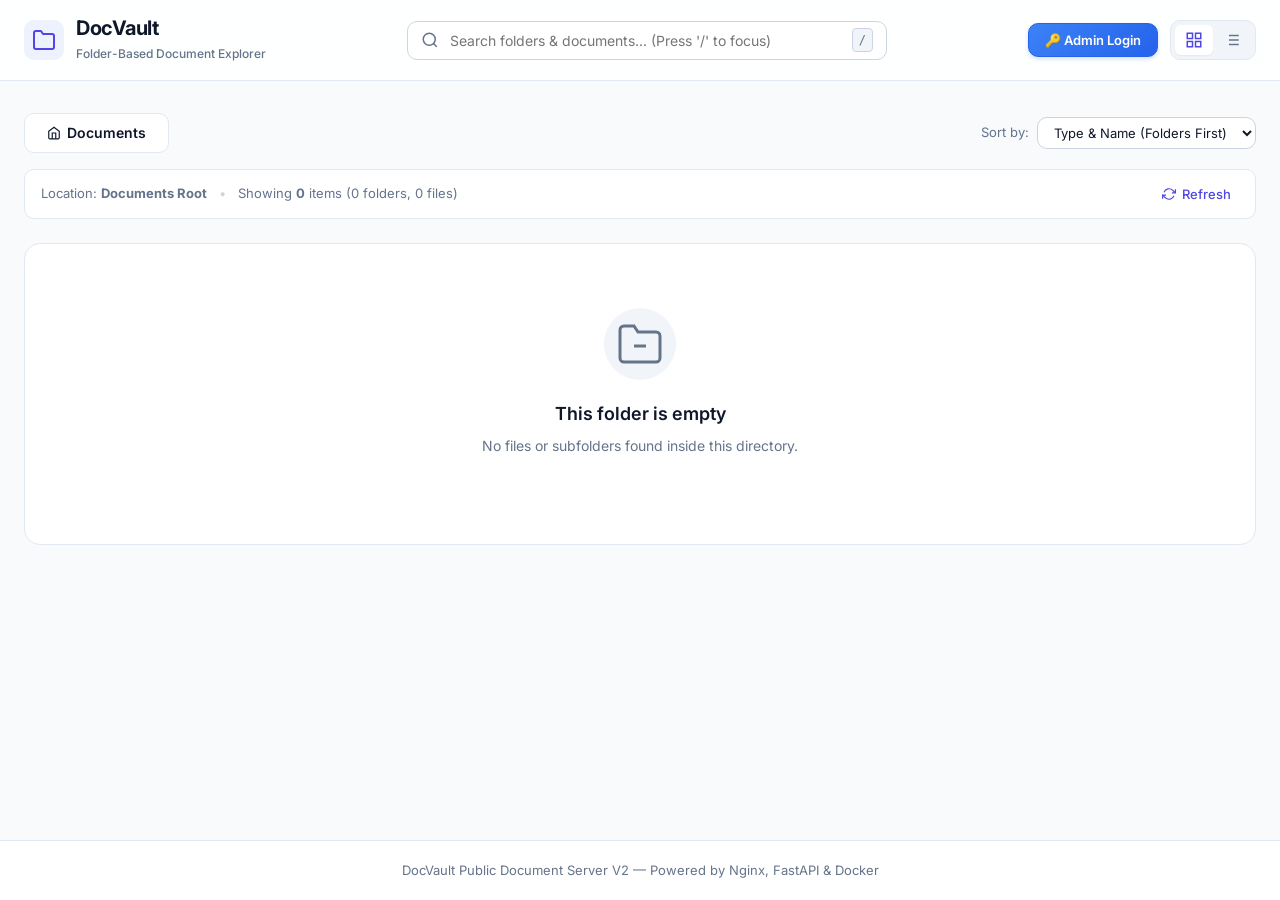
==== commit 610da0d8: "new" ====
--- a/website/index.html
+++ b/website/index.html
@@ -9,7 +9,7 @@
   <link rel="preconnect" href="https://fonts.googleapis.com">
   <link rel="preconnect" href="https://fonts.gstatic.com" crossorigin>
   <link href="https://fonts.googleapis.com/css2?family=Inter:wght@300;400;500;600;700&display=swap" rel="stylesheet">
-  <link rel="stylesheet" href="style.css?v=6">
+  <link rel="stylesheet" href="style.css?v=7">
 </head>
 <body>
   <!-- Header -->
@@ -269,7 +269,7 @@
             <p>Drag and drop documents or videos here, or</p>
             <label for="file-input" class="btn-secondary btn-browse">Choose Files</label>
             <input type="file" id="file-input" multiple class="hidden">
-            <span class="dropzone-hint">Supports PDFs, Office docs, images, MP4/WebM videos (Max 2 GB per file)</span>
+            <span class="dropzone-hint">Supports PDFs, Office docs, images, ISO images, MP4/WebM videos (Max 20 GB per file)</span>
           </div>
 
           <!-- File Queue List & Independent Progress Cards Container -->
@@ -350,6 +350,6 @@
     </div>
   </footer>
 
-  <script src="script.js?v=6"></script>
+  <script src="script.js?v=7"></script>
 </body>
 </html>
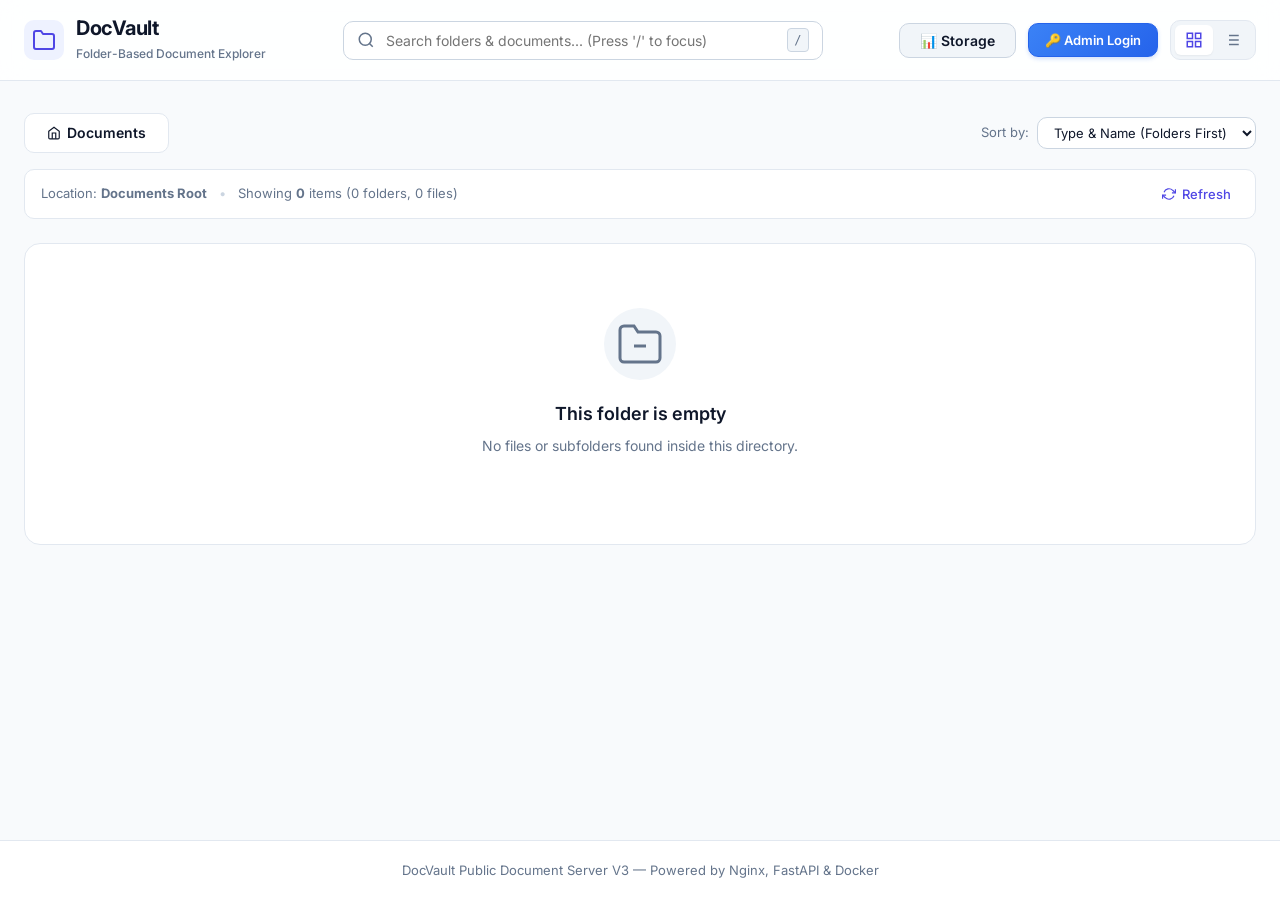
==== commit 94861383: "v3" ====
--- a/website/index.html
+++ b/website/index.html
@@ -40,6 +40,12 @@
 
       <!-- Header Controls & Admin Auth / Upload Buttons -->
       <div class="header-controls">
+        <button id="btn-storage-dashboard" class="btn-secondary" title="Storage Metrics" style="font-weight:600;">
+          📊 Storage
+        </button>
+        <button id="btn-trash-bin" class="btn-secondary hidden" title="Trash Bin" style="font-weight:600; color: var(--danger);">
+          🗑️ Trash
+        </button>
         <button id="btn-admin-auth" class="btn-secondary" title="Administrator Sign In" style="font-weight:600;">
           🔑 Admin Login
         </button>
@@ -338,6 +344,147 @@
     </div>
   </div>
 
+  <!-- Storage Dashboard Modal -->
+  <div id="storage-modal" class="modal-backdrop hidden" role="dialog" aria-modal="true">
+    <div class="modal-container" style="max-width: 600px;">
+      <div class="modal-header">
+        <div class="modal-title-group">
+          <span class="badge" style="background-color: var(--primary-bg); color: var(--primary-color);">System Storage</span>
+          <h2>Storage Dashboard</h2>
+        </div>
+        <button id="btn-storage-close" class="btn-icon btn-close" aria-label="Close">✕</button>
+      </div>
+      <div class="modal-body" style="padding: 1.5rem; background: var(--bg-surface); display: block;">
+        <div style="margin-bottom: 1.5rem;">
+          <div style="display: flex; justify-content: space-between; margin-bottom: 0.5rem; font-size: 0.875rem; font-weight: 600;">
+            <span>Disk Space Used</span>
+            <span id="storage-percent-text">0%</span>
+          </div>
+          <div style="background: var(--border-medium); border-radius: 6px; height: 12px; overflow: hidden; width: 100%;">
+            <div id="storage-bar" style="background: var(--primary-color); height: 100%; width: 0%; transition: width 0.3s ease;"></div>
+          </div>
+          <div style="display: flex; justify-content: space-between; margin-top: 0.375rem; font-size: 0.75rem; color: var(--text-muted);">
+            <span id="storage-used-text">Used: 0 GB</span>
+            <span id="storage-total-text">Total: 0 GB</span>
+          </div>
+        </div>
+
+        <h3 style="font-size: 0.9375rem; margin-bottom: 0.75rem;">File Category Breakdown</h3>
+        <div style="display: grid; grid-template-columns: repeat(3, 1fr); gap: 0.75rem; margin-bottom: 1.5rem;">
+          <div style="background: var(--bg-card); padding: 0.75rem; border-radius: var(--radius-sm); border: 1px solid var(--border-medium);">
+            <span style="font-size: 0.75rem; color: var(--text-muted); display: block;">📄 Documents</span>
+            <strong id="count-documents" style="font-size: 1.125rem;">0</strong>
+          </div>
+          <div style="background: var(--bg-card); padding: 0.75rem; border-radius: var(--radius-sm); border: 1px solid var(--border-medium);">
+            <span style="font-size: 0.75rem; color: var(--text-muted); display: block;">🎥 Videos</span>
+            <strong id="count-videos" style="font-size: 1.125rem;">0</strong>
+          </div>
+          <div style="background: var(--bg-card); padding: 0.75rem; border-radius: var(--radius-sm); border: 1px solid var(--border-medium);">
+            <span style="font-size: 0.75rem; color: var(--text-muted); display: block;">💿 ISO Images</span>
+            <strong id="count-isos" style="font-size: 1.125rem;">0</strong>
+          </div>
+          <div style="background: var(--bg-card); padding: 0.75rem; border-radius: var(--radius-sm); border: 1px solid var(--border-medium);">
+            <span style="font-size: 0.75rem; color: var(--text-muted); display: block;">🖼️ Images</span>
+            <strong id="count-images" style="font-size: 1.125rem;">0</strong>
+          </div>
+          <div style="background: var(--bg-card); padding: 0.75rem; border-radius: var(--radius-sm); border: 1px solid var(--border-medium);">
+            <span style="font-size: 0.75rem; color: var(--text-muted); display: block;">📦 Archives</span>
+            <strong id="count-archives" style="font-size: 1.125rem;">0</strong>
+          </div>
+          <div style="background: var(--bg-card); padding: 0.75rem; border-radius: var(--radius-sm); border: 1px solid var(--border-medium);">
+            <span style="font-size: 0.75rem; color: var(--text-muted); display: block;">📁 Folders</span>
+            <strong id="count-folders" style="font-size: 1.125rem;">0</strong>
+          </div>
+        </div>
+
+        <h3 style="font-size: 0.9375rem; margin-bottom: 0.5rem;">Top 5 Largest Files</h3>
+        <ul id="storage-largest-files" style="list-style: none; padding: 0; margin: 0; font-size: 0.8125rem;">
+          <!-- Rendered dynamically -->
+        </ul>
+      </div>
+    </div>
+  </div>
+
+  <!-- Trash / Recycle Bin Modal -->
+  <div id="trash-modal" class="modal-backdrop hidden" role="dialog" aria-modal="true">
+    <div class="modal-container" style="max-width: 650px;">
+      <div class="modal-header">
+        <div class="modal-title-group">
+          <span class="badge" style="background-color: var(--danger-bg); color: var(--danger);">Admin Recycle Bin</span>
+          <h2>Trash & Recycle Bin</h2>
+        </div>
+        <button id="btn-trash-close" class="btn-icon btn-close" aria-label="Close">✕</button>
+      </div>
+      <div class="modal-body" style="padding: 1.5rem; background: var(--bg-surface); display: block;">
+        <div style="display: flex; justify-content: space-between; align-items: center; margin-bottom: 1rem;">
+          <p style="font-size: 0.8125rem; color: var(--text-muted); margin: 0;">Items in trash are automatically purged after 30 days.</p>
+        </div>
+
+        <div id="trash-list-container" style="max-height: 320px; overflow-y: auto; border: 1px solid var(--border-medium); border-radius: var(--radius-sm); margin-bottom: 1rem;">
+          <table style="width: 100%; border-collapse: collapse; font-size: 0.8125rem; text-align: left;">
+            <thead>
+              <tr style="background: var(--bg-card); border-bottom: 1px solid var(--border-medium);">
+                <th style="padding: 0.625rem;">Item</th>
+                <th style="padding: 0.625rem;">Original Folder</th>
+                <th style="padding: 0.625rem;">Deleted Date</th>
+                <th style="padding: 0.625rem; text-align: right;">Action</th>
+              </tr>
+            </thead>
+            <tbody id="trash-tbody">
+              <!-- Rendered dynamically -->
+            </tbody>
+          </table>
+        </div>
+
+        <div class="form-actions" style="justify-content: flex-end;">
+          <button id="btn-trash-close-footer" class="btn-secondary">Close</button>
+        </div>
+      </div>
+    </div>
+  </div>
+
+  <!-- File Metadata Modal -->
+  <div id="metadata-modal" class="modal-backdrop hidden" role="dialog" aria-modal="true">
+    <div class="modal-container" style="max-width: 550px;">
+      <div class="modal-header">
+        <div class="modal-title-group">
+          <span class="badge" style="background-color: var(--primary-bg); color: var(--primary-color);">File Inspection</span>
+          <h2>Document Metadata</h2>
+        </div>
+        <button id="btn-meta-close" class="btn-icon btn-close" aria-label="Close">✕</button>
+      </div>
+      <div class="modal-body" style="padding: 1.5rem; background: var(--bg-surface); display: block;">
+        <div style="display: flex; flex-direction: column; gap: 0.75rem; font-size: 0.875rem;">
+          <div>
+            <span style="color: var(--text-muted); font-size: 0.75rem; display: block;">File Name</span>
+            <strong id="meta-filename" style="color: var(--text-main); font-size: 1rem;">-</strong>
+          </div>
+          <div style="display: grid; grid-template-columns: 1fr 1fr; gap: 0.75rem;">
+            <div>
+              <span style="color: var(--text-muted); font-size: 0.75rem; display: block;">Size</span>
+              <span id="meta-size">-</span>
+            </div>
+            <div>
+              <span style="color: var(--text-muted); font-size: 0.75rem; display: block;">Modified Date</span>
+              <span id="meta-mtime">-</span>
+            </div>
+          </div>
+          <div>
+            <span style="color: var(--text-muted); font-size: 0.75rem; display: block;">Folder Location</span>
+            <code id="meta-path" style="background: var(--bg-card); padding: 4px 8px; border-radius: 4px; font-size: 0.8125rem;">/documents</code>
+          </div>
+          <div>
+            <span style="color: var(--text-muted); font-size: 0.75rem; display: block; margin-bottom: 0.25rem;">SHA-256 Checksum</span>
+            <div style="display: flex; gap: 0.5rem; align-items: center;">
+              <code id="meta-sha256" style="background: var(--bg-card); padding: 6px 10px; border-radius: 4px; font-size: 0.75rem; word-break: break-all; flex: 1; border: 1px solid var(--border-medium);">Computing...</code>
+              <button id="btn-copy-sha256" class="btn-secondary" style="font-size: 0.75rem; padding: 6px 10px; white-space: nowrap;">📋 Copy</button>
+            </div>
+          </div>
+        </div>
+      </div>
+    </div>
+  </div>
+
   <!-- Toast Notification Banner -->
   <div id="toast-notification" class="toast-notification hidden" role="alert" aria-live="polite">
     <span id="toast-message">✓ Document deleted successfully</span>
@@ -346,10 +493,10 @@
   <!-- Footer -->
   <footer class="site-footer">
     <div class="footer-container">
-      <p>DocVault Public Document Server V2 — Powered by Nginx, FastAPI & Docker</p>
+      <p>DocVault Public Document Server V3 — Powered by Nginx, FastAPI & Docker</p>
     </div>
   </footer>
 
-  <script src="script.js?v=7"></script>
+  <script src="script.js?v=8"></script>
 </body>
 </html>
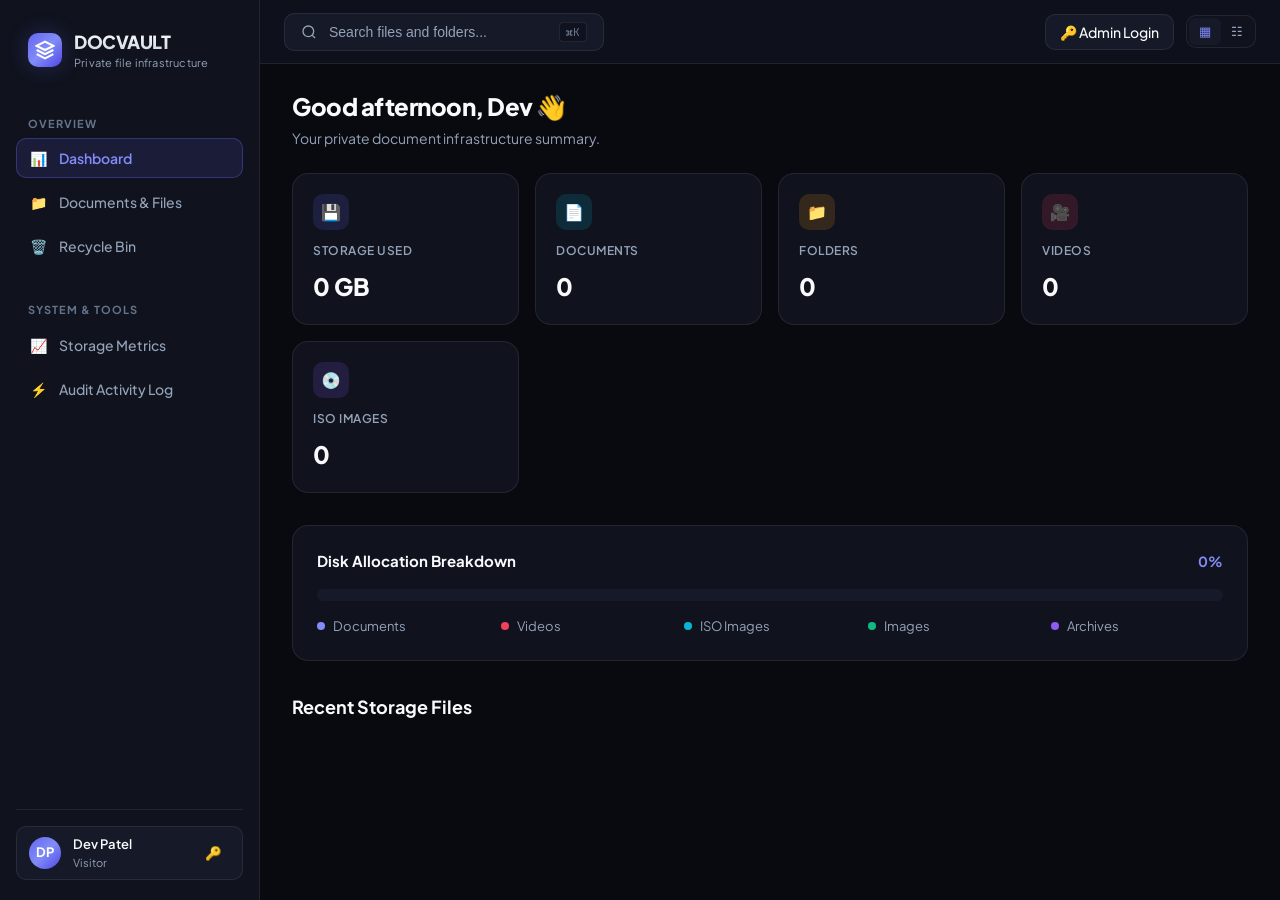
==== commit 7841b25e: "v2" ====
--- a/website/index.html
+++ b/website/index.html
@@ -3,500 +3,385 @@
 <head>
   <meta charset="UTF-8">
   <meta name="viewport" content="width=device-width, initial-scale=1.0">
-  <meta name="description" content="Lightweight, folder-based public document portal with secure admin upload system.">
-  <title>DocVault — Public Document Explorer</title>
-  <!-- Google Fonts: Inter -->
-  <link rel="preconnect" href="https://fonts.googleapis.com">
-  <link rel="preconnect" href="https://fonts.gstatic.com" crossorigin>
-  <link href="https://fonts.googleapis.com/css2?family=Inter:wght@300;400;500;600;700&display=swap" rel="stylesheet">
-  <link rel="stylesheet" href="style.css?v=7">
+  <title>DocVault — Private Document Infrastructure</title>
+  <meta name="description" content="Secure, high-performance self-hosted document management platform with 20GB ISO support and resumable chunked uploads.">
+  <link rel="stylesheet" href="style.css?v=9">
+  <link rel="icon" href="data:image/svg+xml,<svg xmlns='http://www.w3.org/2000/svg' viewBox='0 0 24 24' fill='%236366F1'><path d='M19 3H5c-1.1 0-2 .9-2 2v14c0 1.1.9 2 2 2h14c1.1 0 2-.9 2-2V5c0-1.1-.9-2-2-2zm-2 10h-4v4h-2v-4H7v-2h4V7h2v4h4v2z'/></svg>">
 </head>
 <body>
-  <!-- Header -->
-  <header class="site-header">
-    <div class="header-container">
-      <div class="brand">
-        <div class="brand-icon">
-          <svg width="24" height="24" viewBox="0 0 24 24" fill="none" stroke="currentColor" stroke-width="2" stroke-linecap="round" stroke-linejoin="round">
-            <path d="M22 19a2 2 0 0 1-2 2H4a2 2 0 0 1-2-2V5a2 2 0 0 1 2-2h5l2 3h9a2 2 0 0 1 2 2z"/>
+
+  <div class="app-container">
+
+    <!-- Left Sidebar Navigation -->
+    <aside class="app-sidebar">
+      <div>
+        <div class="sidebar-header">
+          <div class="brand-logo">
+            <svg width="20" height="20" viewBox="0 0 24 24" fill="none" stroke="currentColor" stroke-width="2.5">
+              <path d="M12 2L2 7l10 5 10-5-10-5zM2 17l10 5 10-5M2 12l10 5 10-5"></path>
+            </svg>
+          </div>
+          <div class="brand-text-group">
+            <span class="brand-name">DOCVAULT</span>
+            <span class="brand-tagline">Private file infrastructure</span>
+          </div>
+        </div>
+
+        <div class="sidebar-section-title">Overview</div>
+        <ul class="sidebar-nav-list">
+          <li class="sidebar-nav-item">
+            <button id="nav-btn-dashboard" class="active">
+              <span class="nav-icon">📊</span>
+              <span>Dashboard</span>
+            </button>
+          </li>
+          <li class="sidebar-nav-item">
+            <button id="nav-btn-files">
+              <span class="nav-icon">📁</span>
+              <span>Documents & Files</span>
+            </button>
+          </li>
+          <li class="sidebar-nav-item">
+            <button id="nav-btn-trash">
+              <span class="nav-icon">🗑️</span>
+              <span>Recycle Bin</span>
+            </button>
+          </li>
+        </ul>
+
+        <div class="sidebar-section-title" style="margin-top: 1.5rem;">System & Tools</div>
+        <ul class="sidebar-nav-list">
+          <li class="sidebar-nav-item">
+            <button id="nav-btn-storage">
+              <span class="nav-icon">📈</span>
+              <span>Storage Metrics</span>
+            </button>
+          </li>
+          <li class="sidebar-nav-item">
+            <button id="nav-btn-activity">
+              <span class="nav-icon">⚡</span>
+              <span>Audit Activity Log</span>
+            </button>
+          </li>
+        </ul>
+      </div>
+
+      <!-- Bottom User Profile Card -->
+      <div class="sidebar-footer">
+        <div class="user-profile-card">
+          <div class="user-avatar">DP</div>
+          <div class="user-info">
+            <span class="user-name">Dev Patel</span>
+            <span class="user-role" id="user-role-badge">Visitor</span>
+          </div>
+          <button id="btn-admin-auth-sidebar" class="btn-icon" title="Admin Login / Logout">
+            🔑
+          </button>
+        </div>
+      </div>
+    </aside>
+
+    <!-- Main Content Canvas -->
+    <main class="app-main">
+
+      <!-- Top Header Bar -->
+      <header class="top-header">
+        <button id="btn-search-trigger" class="header-search-trigger">
+          <svg width="16" height="16" viewBox="0 0 24 24" fill="none" stroke="currentColor" stroke-width="2">
+            <circle cx="11" cy="11" r="8"></circle>
+            <line x1="21" y1="21" x2="16.65" y2="16.65"></line>
           </svg>
-        </div>
-        <div class="brand-text">
-          <h1>DocVault</h1>
-          <span class="brand-subtitle">Folder-Based Document Explorer</span>
-        </div>
-      </div>
-
-      <!-- Search Bar -->
-      <div class="search-box">
-        <svg class="search-icon" width="18" height="18" viewBox="0 0 24 24" fill="none" stroke="currentColor" stroke-width="2">
-          <circle cx="11" cy="11" r="8"></circle>
-          <line x1="21" y1="21" x2="16.65" y2="16.65"></line>
-        </svg>
-        <input type="text" id="search-input" placeholder="Search folders & documents... (Press '/' to focus)" aria-label="Search items">
-        <button id="clear-search" class="clear-search-btn hidden" aria-label="Clear search">✕</button>
-        <kbd class="search-shortcut">/</kbd>
-      </div>
-
-      <!-- Header Controls & Admin Auth / Upload Buttons -->
-      <div class="header-controls">
-        <button id="btn-storage-dashboard" class="btn-secondary" title="Storage Metrics" style="font-weight:600;">
-          📊 Storage
+          <span>Search files and folders...</span>
+          <span class="kbd-shortcut">⌘K</span>
         </button>
-        <button id="btn-trash-bin" class="btn-secondary hidden" title="Trash Bin" style="font-weight:600; color: var(--danger);">
-          🗑️ Trash
-        </button>
-        <button id="btn-admin-auth" class="btn-secondary" title="Administrator Sign In" style="font-weight:600;">
-          🔑 Admin Login
-        </button>
-        <button id="btn-open-upload" class="btn-header-upload hidden" title="Admin Upload">
-          <svg width="18" height="18" viewBox="0 0 24 24" fill="none" stroke="currentColor" stroke-width="2">
-            <path d="M21 15v4a2 2 0 0 1-2 2H5a2 2 0 0 1-2-2v-4"></path>
-            <polyline points="17 8 12 3 7 8"></polyline>
-            <line x1="12" y1="3" x2="12" y2="15"></line>
-          </svg>
-          <span>Upload</span>
-        </button>
-        <button id="btn-admin-logout-header" class="btn-secondary hidden" title="Sign Out">
-          🚪 Logout
-        </button>
-
-        <div class="view-toggle" role="group" aria-label="View toggle">
-          <button id="btn-grid-view" class="view-btn active" title="Grid View" aria-label="Grid View">
-            <svg width="18" height="18" viewBox="0 0 24 24" fill="none" stroke="currentColor" stroke-width="2">
-              <rect x="3" y="3" width="7" height="7"></rect>
-              <rect x="14" y="3" width="7" height="7"></rect>
-              <rect x="14" y="14" width="7" height="7"></rect>
-              <rect x="3" y="14" width="7" height="7"></rect>
-            </svg>
-          </button>
-          <button id="btn-list-view" class="view-btn" title="List View" aria-label="List View">
-            <svg width="18" height="18" viewBox="0 0 24 24" fill="none" stroke="currentColor" stroke-width="2">
-              <line x1="8" y1="6" x2="21" y2="6"></line>
-              <line x1="8" y1="12" x2="21" y2="12"></line>
-              <line x1="8" y1="18" x2="21" y2="18"></line>
-              <line x1="3" y1="6" x2="3.01" y2="6"></line>
-              <line x1="3" y1="12" x2="3.01" y2="12"></line>
-              <line x1="3" y1="18" x2="3.01" y2="18"></line>
-            </svg>
-          </button>
-        </div>
-      </div>
-    </div>
-  </header>
-
-  <!-- Main Content Container -->
-  <main class="main-wrapper">
-
-    <!-- Navigation Header (Breadcrumb & Back Button) -->
-    <div class="navigation-bar">
-      <div class="nav-left">
-        <button id="btn-back" class="btn-back hidden" aria-label="Go back">
-          <svg width="16" height="16" viewBox="0 0 24 24" fill="none" stroke="currentColor" stroke-width="2">
-            <line x1="19" y1="12" x2="5" y2="12"></line>
-            <polyline points="12 19 5 12 12 5"></polyline>
-          </svg>
-          <span>Back</span>
-        </button>
-
-        <nav id="breadcrumbs" class="breadcrumbs-container" aria-label="Breadcrumb navigation">
-          <!-- Dynamic Breadcrumbs rendered by script.js -->
-        </nav>
-      </div>
-
-      <div class="sort-selector">
-        <label for="sort-select">Sort by:</label>
-        <select id="sort-select" aria-label="Sort items">
-          <option value="type-name-asc">Type & Name (Folders First)</option>
-          <option value="name-asc">Name (A-Z)</option>
-          <option value="name-desc">Name (Z-A)</option>
-          <option value="date-desc">Newest First</option>
-          <option value="date-asc">Oldest First</option>
-          <option value="size-desc">Size (Largest)</option>
-        </select>
-      </div>
-    </div>
-
-    <!-- Stats Bar -->
-    <div class="stats-bar">
-      <div class="stats-info">
-        <span id="current-folder-title">Location: <strong>Documents Root</strong></span>
-        <span class="stats-divider">•</span>
-        <span>Showing <strong id="item-count">0</strong> items (<span id="folder-count">0</span> folders, <span id="file-count">0</span> files)</span>
-      </div>
-      <button id="btn-refresh" class="btn-refresh" title="Refresh folder">
-        <svg width="14" height="14" viewBox="0 0 24 24" fill="none" stroke="currentColor" stroke-width="2">
-          <polyline points="23 4 23 10 17 10"></polyline>
-          <polyline points="1 20 1 14 7 14"></polyline>
-          <path d="M3.51 9a9 9 0 0 1 14.85-3.36L23 10M1 14l4.64 4.36A9 9 0 0 0 20.49 15"></path>
-        </svg>
-        Refresh
-      </button>
-    </div>
-
-    <!-- Loading State Skeletons -->
-    <div id="loading-state" class="documents-grid">
-      <div class="skeleton-card"></div>
-      <div class="skeleton-card"></div>
-      <div class="skeleton-card"></div>
-      <div class="skeleton-card"></div>
-    </div>
-
-    <!-- Grid View -->
-    <div id="documents-grid" class="documents-grid hidden"></div>
-
-    <!-- List View -->
-    <div id="documents-list" class="documents-list hidden">
-      <table class="list-table">
-        <thead>
-          <tr>
-            <th class="col-name">Name</th>
-            <th class="col-type">Type</th>
-            <th class="col-size">Size</th>
-            <th class="col-date">Modified</th>
-            <th class="col-actions">Actions</th>
-          </tr>
-        </thead>
-        <tbody id="list-tbody"></tbody>
-      </table>
-    </div>
-
-    <!-- Empty State -->
-    <div id="empty-state" class="empty-state hidden">
-      <div class="empty-icon">
-        <svg width="48" height="48" viewBox="0 0 24 24" fill="none" stroke="currentColor" stroke-width="1.5">
-          <path d="M22 19a2 2 0 0 1-2 2H4a2 2 0 0 1-2-2V5a2 2 0 0 1 2-2h5l2 3h9a2 2 0 0 1 2 2z"/>
-          <line x1="9" y1="13" x2="15" y2="13"/>
-        </svg>
-      </div>
-      <h3 id="empty-title">This folder is empty</h3>
-      <p id="empty-message">No files or subfolders found inside this directory.</p>
-      <button id="reset-search-btn" class="btn-secondary hidden">Clear Search</button>
-    </div>
-  </main>
-
-  <!-- Document & Video Preview Modal -->
-  <div id="viewer-modal" class="modal-backdrop hidden" role="dialog" aria-modal="true" aria-labelledby="modal-title">
-    <div class="modal-container">
-      <div class="modal-header">
-        <div class="modal-title-group">
-          <span id="modal-ext-badge" class="badge">PDF</span>
-          <h2 id="modal-title">Document Preview</h2>
-        </div>
-        <div class="modal-header-actions">
-          <a id="modal-external-btn" href="#" target="_blank" class="btn-icon" title="Open in new tab" rel="noopener">
-            <svg width="18" height="18" viewBox="0 0 24 24" fill="none" stroke="currentColor" stroke-width="2">
-              <path d="M18 13v6a2 2 0 0 1-2 2H5a2 2 0 0 1-2-2V8a2 2 0 0 1 2-2h6"></path>
-              <polyline points="15 3 21 3 21 9"></polyline>
-              <line x1="10" y1="14" x2="21" y2="3"></line>
-            </svg>
-          </a>
-          <a id="modal-download-btn" href="#" download class="btn-icon btn-download" title="Download File">
-            <svg width="18" height="18" viewBox="0 0 24 24" fill="none" stroke="currentColor" stroke-width="2">
-              <path d="M21 15v4a2 2 0 0 1-2 2H5a2 2 0 0 1-2-2v-4"></path>
-              <polyline points="7 10 12 15 17 10"></polyline>
-              <line x1="12" y1="15" x2="12" y2="3"></line>
-            </svg>
-            <span>Download</span>
-          </a>
-          <button id="modal-close-btn" class="btn-icon btn-close" aria-label="Close modal">✕</button>
-        </div>
-      </div>
-      <div id="modal-body" class="modal-body"></div>
-    </div>
-  </div>
-
-  <!-- Admin Auth Modal -->
-  <div id="auth-modal" class="modal-backdrop hidden" role="dialog" aria-modal="true">
-    <div class="modal-container auth-modal-box">
-      <div class="modal-header">
-        <div class="modal-title-group">
-          <div class="brand-icon" style="width:32px; height:32px;">
-            <svg width="18" height="18" viewBox="0 0 24 24" fill="none" stroke="currentColor" stroke-width="2">
-              <rect x="3" y="11" width="18" height="11" rx="2" ry="2"></rect>
-              <path d="M7 11V7a5 5 0 0 1 10 0v4"></path>
-            </svg>
-          </div>
-          <h2>Administrator Access</h2>
-        </div>
-        <button id="auth-close-btn" class="btn-icon btn-close" aria-label="Close">✕</button>
-      </div>
-      <form id="auth-form" class="auth-form-body">
-        <p class="auth-subtitle">Enter the administrator password to unlock file uploads.</p>
-        <div id="auth-error-msg" class="auth-error hidden">Incorrect password. Please try again.</div>
-        <div class="form-group">
-          <label for="auth-password-input">Password</label>
-          <input type="password" id="auth-password-input" placeholder="Enter admin password" required autofocus autocomplete="current-password">
-        </div>
-        <div class="form-actions">
-          <button type="button" id="auth-cancel-btn" class="btn-secondary">Cancel</button>
-          <button type="submit" id="auth-submit-btn" class="btn-download">Continue →</button>
-        </div>
-      </form>
-    </div>
-  </div>
-
-  <!-- Admin Upload Drawer / Modal -->
-  <div id="upload-modal" class="modal-backdrop hidden" role="dialog" aria-modal="true">
-    <div class="modal-container upload-modal-box">
-      <div class="modal-header">
-        <div class="modal-title-group">
-          <span class="badge" style="background-color: var(--success-bg); color: var(--success);">Admin Upload</span>
-          <h2>Upload Documents & Videos</h2>
-        </div>
-        <div class="modal-header-actions">
-          <button id="btn-admin-logout" class="btn-secondary" style="font-size:0.75rem; padding:0.25rem 0.625rem;">Logout</button>
-          <button id="upload-close-btn" class="btn-icon btn-close" aria-label="Close">✕</button>
-        </div>
-      </div>
-
-      <div class="upload-modal-grid">
-        <!-- Left Column: Destination Folder Tree -->
-        <div class="upload-tree-section">
-          <h3>1. Select Destination Folder</h3>
-          <div class="destination-display">
-            Selected: <strong id="selected-folder-display">Documents Root</strong>
-          </div>
-          <div id="folder-tree-container" class="folder-tree-box">
-            <!-- Dynamic Folder Tree rendered by script.js -->
-          </div>
-        </div>
-
-        <!-- Right Column: File Dropzone & Queue -->
-        <div class="upload-files-section">
-          <h3>2. Select Files to Upload</h3>
-          
-          <div id="dropzone" class="dropzone">
-            <svg width="40" height="40" viewBox="0 0 24 24" fill="none" stroke="currentColor" stroke-width="1.5">
+
+        <div class="header-actions">
+          <button id="btn-open-upload" class="btn-primary hidden" title="Upload Files">
+            <svg width="16" height="16" viewBox="0 0 24 24" fill="none" stroke="currentColor" stroke-width="2">
               <path d="M21 15v4a2 2 0 0 1-2 2H5a2 2 0 0 1-2-2v-4"></path>
               <polyline points="17 8 12 3 7 8"></polyline>
               <line x1="12" y1="3" x2="12" y2="15"></line>
             </svg>
-            <p>Drag and drop documents or videos here, or</p>
-            <label for="file-input" class="btn-secondary btn-browse">Choose Files</label>
-            <input type="file" id="file-input" multiple class="hidden">
-            <span class="dropzone-hint">Supports PDFs, Office docs, images, ISO images, MP4/WebM videos (Max 20 GB per file)</span>
-          </div>
-
-          <!-- File Queue List & Independent Progress Cards Container -->
-          <div id="file-queue-container" class="file-queue-container hidden">
-            <div class="queue-summary-bar">
-              <span id="queue-summary-text">Ready to upload</span>
-            </div>
-            <div id="file-queue-list" class="file-queue-list" aria-live="polite"></div>
-
-            <div class="queue-actions">
-              <button id="btn-clear-queue" class="btn-secondary">Clear Completed</button>
-              <button id="btn-start-upload" class="btn-download">Start Upload →</button>
-            </div>
-          </div>
-        </div>
-      </div>
+            <span>Upload</span>
+          </button>
+
+          <button id="btn-admin-auth-header" class="btn-secondary" title="Administrator Sign In">
+            🔑 Admin Login
+          </button>
+
+          <button id="btn-admin-logout-header" class="btn-secondary hidden" title="Sign Out">
+            🚪 Logout
+          </button>
+
+          <div class="view-toggle-group">
+            <button id="btn-grid-view" class="view-toggle-btn active" title="Grid View">▦</button>
+            <button id="btn-list-view" class="view-toggle-btn" title="List View">☷</button>
+          </div>
+        </div>
+      </header>
+
+      <!-- View Canvas Sections -->
+      <div id="view-canvas" style="flex: 1; display: flex; flex-direction: column; overflow-y: auto;">
+
+        <!-- 1. DASHBOARD VIEW -->
+        <section id="view-dashboard" class="view-panel">
+          <div class="view-header">
+            <h1 class="view-header-title">Good afternoon, Dev 👋</h1>
+            <p class="view-header-sub">Your private document infrastructure summary.</p>
+          </div>
+
+          <!-- Metrics Grid -->
+          <div class="metrics-grid">
+            <div class="metric-card">
+              <div class="metric-icon-wrap" style="background: rgba(99, 102, 241, 0.15); color: #818CF8;">💾</div>
+              <span class="metric-title">Storage Used</span>
+              <span id="dash-storage-used" class="metric-value">0 GB</span>
+            </div>
+            <div class="metric-card">
+              <div class="metric-icon-wrap" style="background: rgba(6, 182, 212, 0.15); color: #06B6D4;">📄</div>
+              <span class="metric-title">Documents</span>
+              <span id="dash-count-docs" class="metric-value">0</span>
+            </div>
+            <div class="metric-card">
+              <div class="metric-icon-wrap" style="background: rgba(245, 158, 11, 0.15); color: #F59E0B;">📁</div>
+              <span class="metric-title">Folders</span>
+              <span id="dash-count-folders" class="metric-value">0</span>
+            </div>
+            <div class="metric-card">
+              <div class="metric-icon-wrap" style="background: rgba(244, 63, 94, 0.15); color: #F43F5E;">🎥</div>
+              <span class="metric-title">Videos</span>
+              <span id="dash-count-videos" class="metric-value">0</span>
+            </div>
+            <div class="metric-card">
+              <div class="metric-icon-wrap" style="background: rgba(139, 92, 246, 0.15); color: #A78BFA;">💿</div>
+              <span class="metric-title">ISO Images</span>
+              <span id="dash-count-isos" class="metric-value">0</span>
+            </div>
+          </div>
+
+          <!-- Storage Category Breakdown Bar -->
+          <div class="storage-overview-card">
+            <div style="display: flex; justify-content: space-between; align-items: center;">
+              <strong style="font-size: 0.9375rem;">Disk Allocation Breakdown</strong>
+              <span id="dash-storage-percent" style="font-size: 0.875rem; font-weight: 700; color: var(--primary-light);">0%</span>
+            </div>
+            <div class="storage-bar-bg">
+              <div id="bar-segment-docs" class="storage-bar-segment" style="background: #818CF8; width: 0%;"></div>
+              <div id="bar-segment-videos" class="storage-bar-segment" style="background: #F43F5E; width: 0%;"></div>
+              <div id="bar-segment-isos" class="storage-bar-segment" style="background: #06B6D4; width: 0%;"></div>
+              <div id="bar-segment-images" class="storage-bar-segment" style="background: #10B981; width: 0%;"></div>
+              <div id="bar-segment-archives" class="storage-bar-segment" style="background: #8B5CF6; width: 0%;"></div>
+            </div>
+            <div class="storage-legend-grid">
+              <div class="legend-item"><span class="legend-dot" style="background:#818CF8;"></span> Documents</div>
+              <div class="legend-item"><span class="legend-dot" style="background:#F43F5E;"></span> Videos</div>
+              <div class="legend-item"><span class="legend-dot" style="background:#06B6D4;"></span> ISO Images</div>
+              <div class="legend-item"><span class="legend-dot" style="background:#10B981;"></span> Images</div>
+              <div class="legend-item"><span class="legend-dot" style="background:#8B5CF6;"></span> Archives</div>
+            </div>
+          </div>
+
+          <!-- Quick Recent Files -->
+          <h2 style="font-size: 1.125rem; font-weight: 700; margin-bottom: 1rem;">Recent Storage Files</h2>
+          <div id="dash-recent-files-grid" class="documents-grid">
+            <!-- Rendered dynamically -->
+          </div>
+        </section>
+
+        <!-- 2. DOCUMENTS & FILES EXPLORER VIEW -->
+        <section id="view-files" class="view-panel hidden">
+          <!-- Explorer Navigation Bar -->
+          <div class="explorer-nav-bar">
+            <div class="breadcrumbs-wrap">
+              <button id="btn-back" class="btn-secondary hidden" style="padding: 4px 8px; font-size: 0.75rem;">← Back</button>
+              <div id="breadcrumbs" class="breadcrumbs-wrap">
+                <!-- Rendered dynamically -->
+              </div>
+            </div>
+            <div style="display: flex; align-items: center; gap: 0.75rem;">
+              <select id="sort-select" class="btn-secondary" style="font-size: 0.8125rem; padding: 0.375rem 0.625rem;">
+                <option value="type-name-asc">Folders First</option>
+                <option value="name-asc">Name (A-Z)</option>
+                <option value="name-desc">Name (Z-A)</option>
+                <option value="date-desc">Newest First</option>
+                <option value="size-desc">Size (Largest)</option>
+              </select>
+              <button id="btn-refresh" class="btn-secondary" title="Refresh folder" style="padding: 0.375rem 0.625rem;">↻</button>
+            </div>
+          </div>
+
+          <!-- Loading State Skeletons -->
+          <div id="loading-state" class="documents-grid hidden">
+            <div class="doc-card" style="height: 120px; opacity: 0.5;"></div>
+            <div class="doc-card" style="height: 120px; opacity: 0.5;"></div>
+            <div class="doc-card" style="height: 120px; opacity: 0.5;"></div>
+          </div>
+
+          <!-- Documents Container Views -->
+          <div id="documents-grid" class="documents-grid"></div>
+          <div id="documents-list" class="hidden">
+            <table class="documents-list-table">
+              <thead>
+                <tr>
+                  <th>Name</th>
+                  <th>Type</th>
+                  <th>Size</th>
+                  <th>Modified</th>
+                  <th style="text-align: right;">Action</th>
+                </tr>
+              </thead>
+              <tbody id="documents-list-tbody"></tbody>
+            </table>
+          </div>
+          <div id="empty-state" class="hidden" style="text-align: center; padding: 4rem 1rem; color: var(--text-muted);">
+            <p style="font-size: 1.125rem; margin-bottom: 0.5rem;">Folder is empty</p>
+            <p style="font-size: 0.875rem;">Upload documents or drag files here.</p>
+          </div>
+        </section>
+
+        <!-- 3. RECYCLE BIN VIEW -->
+        <section id="view-trash" class="view-panel hidden">
+          <div class="view-header">
+            <h1 class="view-header-title">Trash & Recycle Bin</h1>
+            <p class="view-header-sub">Items in trash are automatically purged after 30 days.</p>
+          </div>
+          <div style="background: var(--bg-surface); border: 1px solid var(--border-subtle); border-radius: var(--radius-lg); overflow: hidden;">
+            <table class="documents-list-table">
+              <thead>
+                <tr>
+                  <th>Item Name</th>
+                  <th>Original Location</th>
+                  <th>Deleted Date</th>
+                  <th style="text-align: right;">Action</th>
+                </tr>
+              </thead>
+              <tbody id="trash-tbody">
+                <!-- Rendered dynamically -->
+              </tbody>
+            </table>
+          </div>
+        </section>
+
+        <!-- 4. STORAGE ANALYTICS VIEW -->
+        <section id="view-storage" class="view-panel hidden">
+          <div class="view-header">
+            <h1 class="view-header-title">Storage Analytics</h1>
+            <p class="view-header-sub">Detailed disk metrics and top largest files.</p>
+          </div>
+          <div id="storage-metrics-container">
+            <!-- Rendered dynamically -->
+          </div>
+        </section>
+
+        <!-- 5. AUDIT ACTIVITY LOG VIEW -->
+        <section id="view-activity" class="view-panel hidden">
+          <div class="view-header">
+            <h1 class="view-header-title">Audit Activity Log</h1>
+            <p class="view-header-sub">Security event history and admin action timeline.</p>
+          </div>
+          <div style="background: var(--bg-surface); border: 1px solid var(--border-subtle); border-radius: var(--radius-lg); padding: 1rem;">
+            <div id="activity-log-timeline" style="display: flex; flex-direction: column; gap: 0.75rem;">
+              <!-- Rendered dynamically -->
+            </div>
+          </div>
+        </section>
+
+      </div>
+    </main>
+
+    <!-- Right File Inspector Drawer Panel -->
+    <aside id="file-inspector-panel" class="app-inspector hidden">
+      <div class="inspector-header">
+        <strong style="font-size: 0.875rem; text-transform: uppercase; letter-spacing: 0.5px; color: var(--text-muted);">File Details</strong>
+        <button id="btn-close-inspector" class="btn-icon">✕</button>
+      </div>
+
+      <div class="inspector-preview-box">
+        <div id="inspector-icon" style="font-size: 2.5rem;">📄</div>
+        <span id="inspector-filename" class="inspector-file-title">select_a_file.pdf</span>
+      </div>
+
+      <div style="display: flex; flex-direction: column; gap: 1rem;">
+        <div class="inspector-detail-row">
+          <span class="inspector-detail-label">File Size</span>
+          <span id="inspector-size" class="inspector-detail-value">-</span>
+        </div>
+        <div class="inspector-detail-row">
+          <span class="inspector-detail-label">Modified Date</span>
+          <span id="inspector-mtime" class="inspector-detail-value">-</span>
+        </div>
+        <div class="inspector-detail-row">
+          <span class="inspector-detail-label">Folder Location</span>
+          <code id="inspector-path" style="background: var(--bg-card); padding: 4px 8px; border-radius: 4px; font-size: 0.75rem;">/documents</code>
+        </div>
+        <div class="inspector-detail-row">
+          <span class="inspector-detail-label">SHA-256 Checksum</span>
+          <div class="hash-code-box" id="inspector-sha256">Computing...</div>
+          <button id="btn-copy-inspector-sha256" class="btn-secondary" style="font-size: 0.75rem; justify-content: center; margin-top: 4px;">📋 Copy Checksum</button>
+        </div>
+      </div>
+
+      <div style="margin-top: auto; display: flex; flex-direction: column; gap: 0.5rem;">
+        <a id="btn-inspector-download" href="#" download class="btn-primary" style="justify-content: center;">Download File</a>
+        <button id="btn-inspector-delete" class="btn-secondary" style="justify-content: center; color: var(--danger);">🗑️ Move to Trash</button>
+      </div>
+    </aside>
+
+  </div>
+
+  <!-- Floating Resumable Upload Manager Widget (Bottom Right) -->
+  <div id="floating-uploader" class="floating-uploader-widget hidden">
+    <div class="uploader-widget-header">
+      <div class="uploader-widget-title">
+        <span>⚡ Resumable Upload Queue</span>
+      </div>
+      <button id="btn-close-uploader-widget" class="btn-icon">✕</button>
+    </div>
+    <div id="uploader-widget-body" class="uploader-widget-body">
+      <!-- Rendered dynamically -->
     </div>
   </div>
 
-  <!-- Duplicate File Prompt Modal -->
-  <div id="duplicate-modal" class="modal-backdrop hidden" role="dialog" aria-modal="true">
-    <div class="modal-container duplicate-modal-box">
-      <div class="modal-header">
-        <div class="modal-title-group">
-          <span class="badge" style="background-color: var(--warning-bg); color: var(--warning);">File Exists</span>
-          <h2>Duplicate File Detected</h2>
-        </div>
-      </div>
-      <div class="modal-body" style="padding: 1.5rem; background: var(--bg-surface); display: block;">
-        <p style="margin-bottom: 1rem;" id="duplicate-msg-text">A file with this name already exists in the selected destination folder.</p>
-        <div class="form-actions" style="justify-content: flex-end; gap: 0.75rem;">
-          <button id="btn-dup-cancel" class="btn-secondary">Skip / Cancel</button>
-          <button id="btn-dup-replace" class="btn-download" style="background-color: var(--warning); border-color: var(--warning);">Replace File</button>
-        </div>
+  <!-- Command Palette Modal (⌘K) -->
+  <div id="command-palette-modal" class="modal-backdrop hidden">
+    <div class="command-palette-container">
+      <input type="text" id="command-palette-input" class="command-palette-input" placeholder="Search files, folders, or type a command..." autofocus>
+      <div id="command-palette-results" class="command-palette-results">
+        <div style="padding: 1.5rem; text-align: center; color: var(--text-muted); font-size: 0.875rem;">Type to search server documents...</div>
       </div>
     </div>
   </div>
 
-  <!-- Modern Admin Delete Confirmation Modal -->
-  <div id="delete-modal" class="modal-backdrop hidden" role="dialog" aria-modal="true">
-    <div class="modal-container duplicate-modal-box">
-      <div class="modal-header">
-        <div class="modal-title-group">
-          <span class="badge" style="background-color: var(--danger-bg); color: var(--danger);">Admin Action</span>
-          <h2 id="delete-modal-heading">Delete Document?</h2>
-        </div>
-        <button id="btn-delete-close" class="btn-icon btn-close" aria-label="Close">✕</button>
-      </div>
-      <div class="modal-body" style="padding: 1.5rem; background: var(--bg-surface); display: block;">
-        <p style="font-weight: 600; font-size: 1rem; color: var(--text-main); margin-bottom: 0.5rem;" id="delete-item-name">Top_20_Docker_Commands.pdf</p>
-        <p style="font-size: 0.875rem; color: var(--text-muted); margin-bottom: 1rem;" id="delete-modal-warning">This file will be permanently deleted. This action cannot be undone.</p>
-        
-        <!-- Non-empty folder confirmation box -->
-        <div id="delete-folder-confirm-box" class="hidden" style="margin-bottom: 1rem;">
-          <p style="font-size: 0.8125rem; color: var(--danger); font-weight: 600; margin-bottom: 0.5rem;">To confirm folder deletion, please type <code style="background:var(--danger-bg); padding:2px 6px; border-radius:4px;">DELETE</code> below:</p>
-          <input type="text" id="delete-folder-input" placeholder="Type DELETE to confirm" style="width: 100%; padding: 0.5rem; border: 1px solid var(--border-medium); border-radius: var(--radius-sm); font-size: 0.875rem;">
-        </div>
-
-        <div id="delete-modal-error" class="card-error-box hidden" style="margin-bottom: 1rem;"></div>
-
-        <div class="form-actions" style="justify-content: flex-end; gap: 0.75rem;">
-          <button id="btn-delete-cancel" class="btn-secondary">Cancel</button>
-          <button id="btn-delete-confirm" class="btn-download" style="background-color: var(--danger); border-color: var(--danger);">Delete Permanently</button>
-        </div>
-      </div>
+  <!-- Minimal Cinematic Auth Login Modal -->
+  <div id="auth-modal" class="modal-backdrop hidden">
+    <div class="command-palette-container" style="max-width: 400px; padding: 2rem;">
+      <div style="text-align: center; margin-bottom: 1.5rem;">
+        <div class="brand-logo" style="margin: 0 auto 0.75rem; width: 44px; height: 44px;">
+          <svg width="24" height="24" viewBox="0 0 24 24" fill="none" stroke="currentColor" stroke-width="2.5"><path d="M12 2L2 7l10 5 10-5-10-5zM2 17l10 5 10-5M2 12l10 5 10-5"></path></svg>
+        </div>
+        <h2 style="font-size: 1.25rem; font-weight: 800;">DOCVAULT ADMIN</h2>
+        <p style="font-size: 0.8125rem; color: var(--text-muted);">Enter password to unlock administrator uploads</p>
+      </div>
+
+      <form id="auth-form">
+        <div style="margin-bottom: 1rem;">
+          <input type="password" id="auth-password" class="command-palette-input" placeholder="Admin password" style="border: 1px solid var(--border-medium); border-radius: var(--radius-md); font-size: 0.9375rem; padding: 0.75rem;" required>
+        </div>
+        <div id="auth-error" class="hidden" style="color: var(--danger); font-size: 0.8125rem; margin-bottom: 1rem; text-align: center;"></div>
+        <div style="display: flex; gap: 0.75rem;">
+          <button type="button" id="btn-auth-cancel" class="btn-secondary" style="flex: 1; justify-content: center;">Cancel</button>
+          <button type="submit" class="btn-primary" style="flex: 1; justify-content: center;">Continue</button>
+        </div>
+      </form>
     </div>
   </div>
 
-  <!-- Storage Dashboard Modal -->
-  <div id="storage-modal" class="modal-backdrop hidden" role="dialog" aria-modal="true">
-    <div class="modal-container" style="max-width: 600px;">
-      <div class="modal-header">
-        <div class="modal-title-group">
-          <span class="badge" style="background-color: var(--primary-bg); color: var(--primary-color);">System Storage</span>
-          <h2>Storage Dashboard</h2>
-        </div>
-        <button id="btn-storage-close" class="btn-icon btn-close" aria-label="Close">✕</button>
-      </div>
-      <div class="modal-body" style="padding: 1.5rem; background: var(--bg-surface); display: block;">
-        <div style="margin-bottom: 1.5rem;">
-          <div style="display: flex; justify-content: space-between; margin-bottom: 0.5rem; font-size: 0.875rem; font-weight: 600;">
-            <span>Disk Space Used</span>
-            <span id="storage-percent-text">0%</span>
-          </div>
-          <div style="background: var(--border-medium); border-radius: 6px; height: 12px; overflow: hidden; width: 100%;">
-            <div id="storage-bar" style="background: var(--primary-color); height: 100%; width: 0%; transition: width 0.3s ease;"></div>
-          </div>
-          <div style="display: flex; justify-content: space-between; margin-top: 0.375rem; font-size: 0.75rem; color: var(--text-muted);">
-            <span id="storage-used-text">Used: 0 GB</span>
-            <span id="storage-total-text">Total: 0 GB</span>
-          </div>
-        </div>
-
-        <h3 style="font-size: 0.9375rem; margin-bottom: 0.75rem;">File Category Breakdown</h3>
-        <div style="display: grid; grid-template-columns: repeat(3, 1fr); gap: 0.75rem; margin-bottom: 1.5rem;">
-          <div style="background: var(--bg-card); padding: 0.75rem; border-radius: var(--radius-sm); border: 1px solid var(--border-medium);">
-            <span style="font-size: 0.75rem; color: var(--text-muted); display: block;">📄 Documents</span>
-            <strong id="count-documents" style="font-size: 1.125rem;">0</strong>
-          </div>
-          <div style="background: var(--bg-card); padding: 0.75rem; border-radius: var(--radius-sm); border: 1px solid var(--border-medium);">
-            <span style="font-size: 0.75rem; color: var(--text-muted); display: block;">🎥 Videos</span>
-            <strong id="count-videos" style="font-size: 1.125rem;">0</strong>
-          </div>
-          <div style="background: var(--bg-card); padding: 0.75rem; border-radius: var(--radius-sm); border: 1px solid var(--border-medium);">
-            <span style="font-size: 0.75rem; color: var(--text-muted); display: block;">💿 ISO Images</span>
-            <strong id="count-isos" style="font-size: 1.125rem;">0</strong>
-          </div>
-          <div style="background: var(--bg-card); padding: 0.75rem; border-radius: var(--radius-sm); border: 1px solid var(--border-medium);">
-            <span style="font-size: 0.75rem; color: var(--text-muted); display: block;">🖼️ Images</span>
-            <strong id="count-images" style="font-size: 1.125rem;">0</strong>
-          </div>
-          <div style="background: var(--bg-card); padding: 0.75rem; border-radius: var(--radius-sm); border: 1px solid var(--border-medium);">
-            <span style="font-size: 0.75rem; color: var(--text-muted); display: block;">📦 Archives</span>
-            <strong id="count-archives" style="font-size: 1.125rem;">0</strong>
-          </div>
-          <div style="background: var(--bg-card); padding: 0.75rem; border-radius: var(--radius-sm); border: 1px solid var(--border-medium);">
-            <span style="font-size: 0.75rem; color: var(--text-muted); display: block;">📁 Folders</span>
-            <strong id="count-folders" style="font-size: 1.125rem;">0</strong>
-          </div>
-        </div>
-
-        <h3 style="font-size: 0.9375rem; margin-bottom: 0.5rem;">Top 5 Largest Files</h3>
-        <ul id="storage-largest-files" style="list-style: none; padding: 0; margin: 0; font-size: 0.8125rem;">
-          <!-- Rendered dynamically -->
-        </ul>
-      </div>
-    </div>
-  </div>
-
-  <!-- Trash / Recycle Bin Modal -->
-  <div id="trash-modal" class="modal-backdrop hidden" role="dialog" aria-modal="true">
-    <div class="modal-container" style="max-width: 650px;">
-      <div class="modal-header">
-        <div class="modal-title-group">
-          <span class="badge" style="background-color: var(--danger-bg); color: var(--danger);">Admin Recycle Bin</span>
-          <h2>Trash & Recycle Bin</h2>
-        </div>
-        <button id="btn-trash-close" class="btn-icon btn-close" aria-label="Close">✕</button>
-      </div>
-      <div class="modal-body" style="padding: 1.5rem; background: var(--bg-surface); display: block;">
-        <div style="display: flex; justify-content: space-between; align-items: center; margin-bottom: 1rem;">
-          <p style="font-size: 0.8125rem; color: var(--text-muted); margin: 0;">Items in trash are automatically purged after 30 days.</p>
-        </div>
-
-        <div id="trash-list-container" style="max-height: 320px; overflow-y: auto; border: 1px solid var(--border-medium); border-radius: var(--radius-sm); margin-bottom: 1rem;">
-          <table style="width: 100%; border-collapse: collapse; font-size: 0.8125rem; text-align: left;">
-            <thead>
-              <tr style="background: var(--bg-card); border-bottom: 1px solid var(--border-medium);">
-                <th style="padding: 0.625rem;">Item</th>
-                <th style="padding: 0.625rem;">Original Folder</th>
-                <th style="padding: 0.625rem;">Deleted Date</th>
-                <th style="padding: 0.625rem; text-align: right;">Action</th>
-              </tr>
-            </thead>
-            <tbody id="trash-tbody">
-              <!-- Rendered dynamically -->
-            </tbody>
-          </table>
-        </div>
-
-        <div class="form-actions" style="justify-content: flex-end;">
-          <button id="btn-trash-close-footer" class="btn-secondary">Close</button>
-        </div>
-      </div>
-    </div>
-  </div>
-
-  <!-- File Metadata Modal -->
-  <div id="metadata-modal" class="modal-backdrop hidden" role="dialog" aria-modal="true">
-    <div class="modal-container" style="max-width: 550px;">
-      <div class="modal-header">
-        <div class="modal-title-group">
-          <span class="badge" style="background-color: var(--primary-bg); color: var(--primary-color);">File Inspection</span>
-          <h2>Document Metadata</h2>
-        </div>
-        <button id="btn-meta-close" class="btn-icon btn-close" aria-label="Close">✕</button>
-      </div>
-      <div class="modal-body" style="padding: 1.5rem; background: var(--bg-surface); display: block;">
-        <div style="display: flex; flex-direction: column; gap: 0.75rem; font-size: 0.875rem;">
-          <div>
-            <span style="color: var(--text-muted); font-size: 0.75rem; display: block;">File Name</span>
-            <strong id="meta-filename" style="color: var(--text-main); font-size: 1rem;">-</strong>
-          </div>
-          <div style="display: grid; grid-template-columns: 1fr 1fr; gap: 0.75rem;">
-            <div>
-              <span style="color: var(--text-muted); font-size: 0.75rem; display: block;">Size</span>
-              <span id="meta-size">-</span>
-            </div>
-            <div>
-              <span style="color: var(--text-muted); font-size: 0.75rem; display: block;">Modified Date</span>
-              <span id="meta-mtime">-</span>
-            </div>
-          </div>
-          <div>
-            <span style="color: var(--text-muted); font-size: 0.75rem; display: block;">Folder Location</span>
-            <code id="meta-path" style="background: var(--bg-card); padding: 4px 8px; border-radius: 4px; font-size: 0.8125rem;">/documents</code>
-          </div>
-          <div>
-            <span style="color: var(--text-muted); font-size: 0.75rem; display: block; margin-bottom: 0.25rem;">SHA-256 Checksum</span>
-            <div style="display: flex; gap: 0.5rem; align-items: center;">
-              <code id="meta-sha256" style="background: var(--bg-card); padding: 6px 10px; border-radius: 4px; font-size: 0.75rem; word-break: break-all; flex: 1; border: 1px solid var(--border-medium);">Computing...</code>
-              <button id="btn-copy-sha256" class="btn-secondary" style="font-size: 0.75rem; padding: 6px 10px; white-space: nowrap;">📋 Copy</button>
-            </div>
-          </div>
-        </div>
-      </div>
-    </div>
-  </div>
-
-  <!-- Toast Notification Banner -->
-  <div id="toast-notification" class="toast-notification hidden" role="alert" aria-live="polite">
-    <span id="toast-message">✓ Document deleted successfully</span>
-  </div>
-
-  <!-- Footer -->
-  <footer class="site-footer">
-    <div class="footer-container">
-      <p>DocVault Public Document Server V3 — Powered by Nginx, FastAPI & Docker</p>
-    </div>
-  </footer>
-
-  <script src="script.js?v=8"></script>
+  <!-- Hidden Native File Input for Drag & Drop / Upload -->
+  <input type="file" id="file-input" multiple style="display: none;">
+
+  <!-- Toast Notification System -->
+  <div id="toast-container" class="toast-container"></div>
+
+  <script src="script.js?v=9"></script>
 </body>
 </html>
--- a/website/style.css
+++ b/website/style.css
@@ -1,58 +1,73 @@
 /* ==========================================================================
-   DocVault V2 — Style System
+   DocVault V2 — Premium Obsidian Cinematic Design System
    ========================================================================== */
 
+@import url('https://fonts.googleapis.com/css2?family=Inter:wght@300;400;500;600;700&family=JetBrains+Mono:wght@400;500;600&family=Plus+Jakarta+Sans:wght@400;500;600;700;800&display=swap');
+
 :root {
-  /* Color Palette */
-  --bg-primary: #f8fafc;
-  --bg-surface: #ffffff;
-  --bg-subtle: #f1f5f9;
-  
-  --border-light: #e2e8f0;
-  --border-medium: #cbd5e1;
-
-  --text-main: #0f172a;
-  --text-muted: #64748b;
-  --text-subtle: #94a3b8;
-
-  --primary: #4f46e5;
-  --primary-hover: #4338ca;
-  --primary-bg: #eef2ff;
-
-  --folder-bg: #fef3c7;
-  --folder-border: #fde68a;
-  --folder-icon: #d97706;
-
-  --success: #16a34a;
-  --success-bg: #dcfce7;
-
-  --danger: #dc2626;
-  --danger-bg: #fee2e2;
-
-  --warning: #ea580c;
-  --warning-bg: #ffedd5;
-
-  --video: #e11d48;
-  --video-bg: #ffe4e6;
-
-  /* Typography */
-  --font-family: 'Inter', -apple-system, BlinkMacSystemFont, 'Segoe UI', Roboto, Helvetica, Arial, sans-serif;
-  
+  /* Color Tokens */
+  --bg-base: #090A0F;
+  --bg-surface: #10131E;
+  --bg-card: #161928;
+  --bg-card-hover: #1E2235;
+  --bg-glass: rgba(16, 19, 30, 0.85);
+  --bg-modal: rgba(13, 16, 26, 0.95);
+
+  --border-subtle: rgba(255, 255, 255, 0.08);
+  --border-medium: rgba(255, 255, 255, 0.14);
+  --border-glow: rgba(99, 102, 241, 0.35);
+
+  --text-main: #F8FAFC;
+  --text-muted: #94A3B8;
+  --text-subtle: #64748B;
+
+  --primary: #6366F1;
+  --primary-hover: #4F46E5;
+  --primary-light: #818CF8;
+  --primary-bg: rgba(99, 102, 241, 0.12);
+  --primary-gradient: linear-gradient(135deg, #6366F1 0%, #818CF8 50%, #4F46E5 100%);
+
+  --accent-cyan: #06B6D4;
+  --accent-cyan-bg: rgba(6, 182, 212, 0.12);
+
+  --folder-bg: rgba(245, 158, 11, 0.12);
+  --folder-border: rgba(245, 158, 11, 0.3);
+  --folder-icon: #F59E0B;
+
+  --success: #10B981;
+  --success-bg: rgba(16, 185, 129, 0.12);
+
+  --danger: #EF4444;
+  --danger-bg: rgba(239, 68, 68, 0.15);
+
+  --warning: #F59E0B;
+  --warning-bg: rgba(245, 158, 11, 0.15);
+
+  --pdf-color: #EF4444;
+  --video-color: #F43F5E;
+  --archive-color: #8B5CF6;
+  --iso-color: #06B6D4;
+
+  /* Fonts */
+  --font-sans: 'Plus Jakarta Sans', 'Inter', -apple-system, BlinkMacSystemFont, 'Segoe UI', Roboto, sans-serif;
+  --font-mono: 'JetBrains Mono', monospace;
+
   /* Shadows */
-  --shadow-sm: 0 1px 2px 0 rgba(0, 0, 0, 0.05);
-  --shadow-md: 0 4px 6px -1px rgba(0, 0, 0, 0.07), 0 2px 4px -2px rgba(0, 0, 0, 0.05);
-  --shadow-lg: 0 10px 15px -3px rgba(0, 0, 0, 0.08), 0 4px 6px -4px rgba(0, 0, 0, 0.04);
-  --shadow-modal: 0 25px 50px -12px rgba(0, 0, 0, 0.25);
-
-  /* Border Radius */
+  --shadow-sm: 0 2px 4px rgba(0, 0, 0, 0.4);
+  --shadow-md: 0 8px 16px rgba(0, 0, 0, 0.5);
+  --shadow-lg: 0 16px 32px rgba(0, 0, 0, 0.6);
+  --shadow-glow: 0 0 20px rgba(99, 102, 241, 0.25);
+
+  /* Radius */
   --radius-sm: 6px;
   --radius-md: 10px;
   --radius-lg: 16px;
+  --radius-xl: 24px;
   --radius-full: 9999px;
 
   /* Transitions */
-  --transition-fast: 0.15s ease;
-  --transition-normal: 0.25s ease;
+  --transition-fast: 0.15s cubic-bezier(0.4, 0, 0.2, 1);
+  --transition-normal: 0.25s cubic-bezier(0.4, 0, 0.2, 1);
 }
 
 *, *::before, *::after {
@@ -62,1360 +77,832 @@
 }
 
 body {
-  font-family: var(--font-family);
-  background-color: var(--bg-primary);
+  font-family: var(--font-sans);
+  background-color: var(--bg-base);
   color: var(--text-main);
   line-height: 1.5;
   min-height: 100vh;
-  display: flex;
-  flex-direction: column;
+  overflow-x: hidden;
   -webkit-font-smoothing: antialiased;
 }
 
-/* Helper Utilities */
 .hidden {
   display: none !important;
 }
 
+/* Scrollbar */
+::-webkit-scrollbar {
+  width: 6px;
+  height: 6px;
+}
+::-webkit-scrollbar-track {
+  background: var(--bg-base);
+}
+::-webkit-scrollbar-thumb {
+  background: var(--bg-card-hover);
+  border-radius: var(--radius-full);
+}
+::-webkit-scrollbar-thumb:hover {
+  background: var(--primary);
+}
+
 /* ==========================================================================
-   Header
+   App Layout Shell (Left Sidebar + Main Canvas + Right Inspector)
    ========================================================================== */
-.site-header {
-  background-color: rgba(255, 255, 255, 0.85);
-  backdrop-filter: blur(12px);
-  -webkit-backdrop-filter: blur(12px);
-  border-bottom: 1px solid var(--border-light);
-  position: sticky;
-  top: 0;
-  z-index: 40;
-}
-
-.header-container {
-  max-width: 1280px;
-  margin: 0 auto;
-  padding: 1rem 1.5rem;
-  display: flex;
-  align-items: center;
+.app-container {
+  display: flex;
+  min-height: 100vh;
+  width: 100vw;
+  background: radial-gradient(circle at 10% 20%, rgba(99, 102, 241, 0.04) 0%, transparent 40%),
+              radial-gradient(circle at 90% 80%, rgba(6, 182, 212, 0.03) 0%, transparent 40%);
+}
+
+/* Left Sidebar Navigation */
+.app-sidebar {
+  width: 260px;
+  background: var(--bg-surface);
+  border-right: 1px solid var(--border-subtle);
+  display: flex;
+  flex-direction: column;
   justify-content: space-between;
-  gap: 1.5rem;
-}
-
-.brand {
+  padding: 1.25rem 1rem;
+  flex-shrink: 0;
+  z-index: 30;
+  transition: width var(--transition-normal);
+}
+
+.sidebar-header {
   display: flex;
   align-items: center;
   gap: 0.75rem;
-  text-decoration: none;
-  color: var(--text-main);
-}
-
-.brand-icon {
-  width: 40px;
-  height: 40px;
-  background-color: var(--primary-bg);
-  color: var(--primary);
+  padding: 0.5rem 0.75rem;
+  margin-bottom: 1.5rem;
+}
+
+.brand-logo {
+  width: 34px;
+  height: 34px;
+  background: var(--primary-gradient);
   border-radius: var(--radius-md);
   display: flex;
   align-items: center;
   justify-content: center;
-}
-
-.brand-text h1 {
-  font-size: 1.25rem;
-  font-weight: 700;
-  letter-spacing: -0.025em;
-  line-height: 1.2;
-}
-
-.brand-subtitle {
-  font-size: 0.75rem;
-  color: var(--text-muted);
-  font-weight: 500;
-}
-
-/* Search Box */
-.search-box {
-  flex: 1;
-  max-width: 480px;
-  position: relative;
-  display: flex;
-  align-items: center;
-}
-
-.search-icon {
-  position: absolute;
-  left: 0.875rem;
-  color: var(--text-muted);
-  pointer-events: none;
-}
-
-.search-box input {
-  width: 100%;
-  padding: 0.625rem 2.5rem 0.625rem 2.625rem;
-  font-family: inherit;
-  font-size: 0.875rem;
-  background-color: var(--bg-surface);
-  border: 1px solid var(--border-medium);
-  border-radius: var(--radius-md);
-  color: var(--text-main);
-  transition: all var(--transition-fast);
-  outline: none;
-}
-
-.search-box input:focus {
-  border-color: var(--primary);
-  box-shadow: 0 0 0 3px rgba(79, 70, 229, 0.15);
-}
-
-.search-shortcut {
-  position: absolute;
-  right: 0.875rem;
-  background-color: var(--bg-subtle);
-  border: 1px solid var(--border-medium);
-  border-radius: 4px;
-  padding: 0.125rem 0.375rem;
-  font-size: 0.75rem;
-  color: var(--text-muted);
-  font-family: monospace;
-  pointer-events: none;
-}
-
-.clear-search-btn {
-  position: absolute;
-  right: 0.75rem;
-  background: none;
-  border: none;
-  color: var(--text-muted);
-  font-size: 0.875rem;
-  cursor: pointer;
-  padding: 0.25rem;
-  border-radius: 50%;
-  line-height: 1;
-}
-
-.clear-search-btn:hover {
-  color: var(--text-main);
-  background-color: var(--bg-subtle);
-}
-
-/* Header Controls & Upload Button */
-.header-controls {
-  display: flex;
-  align-items: center;
-  gap: 0.75rem;
-}
-
-#btn-admin-auth {
-  background: linear-gradient(135deg, #3b82f6 0%, #2563eb 100%);
-  color: #ffffff !important;
-  border: 1px solid #2563eb;
-  border-radius: var(--radius-md);
-  padding: 0.5rem 1rem;
-  font-weight: 600;
-  font-size: 0.8125rem;
-  display: inline-flex;
-  align-items: center;
-  gap: 0.375rem;
-  box-shadow: 0 2px 4px rgba(37, 99, 235, 0.2);
-  cursor: pointer;
-  transition: all var(--transition-fast);
-}
-
-#btn-admin-auth:hover {
-  background: linear-gradient(135deg, #2563eb 0%, #1d4ed8 100%);
-  box-shadow: 0 4px 10px rgba(37, 99, 235, 0.3);
-  transform: translateY(-1px);
-}
-
-.btn-header-upload {
-  background-color: var(--primary);
   color: #ffffff;
-  border: 1px solid var(--primary);
-  border-radius: var(--radius-md);
-  padding: 0.5rem 0.875rem;
-  font-family: inherit;
-  font-size: 0.8125rem;
-  font-weight: 600;
-  cursor: pointer;
-  display: flex;
-  align-items: center;
-  gap: 0.375rem;
-  box-shadow: var(--shadow-sm);
-  transition: all var(--transition-fast);
-}
-
-.btn-header-upload:hover {
-  background-color: var(--primary-hover);
-  box-shadow: var(--shadow-md);
-}
-
-.view-toggle {
-  display: flex;
-  background-color: var(--bg-subtle);
-  padding: 0.25rem;
-  border-radius: var(--radius-md);
-  border: 1px solid var(--border-light);
-}
-
-.view-btn {
-  background: none;
-  border: none;
-  padding: 0.375rem 0.625rem;
-  border-radius: var(--radius-sm);
-  color: var(--text-muted);
-  cursor: pointer;
-  display: flex;
-  align-items: center;
-  justify-content: center;
-  transition: all var(--transition-fast);
-}
-
-.view-btn.active {
-  background-color: var(--bg-surface);
-  color: var(--primary);
-  box-shadow: var(--shadow-sm);
-}
-
-.view-btn:hover:not(.active) {
-  color: var(--text-main);
-}
-
-/* ==========================================================================
-   Main Wrapper & Navigation Toolbar
-   ========================================================================== */
-.main-wrapper {
-  max-width: 1280px;
-  margin: 0 auto;
-  padding: 2rem 1.5rem;
-  flex: 1;
-  width: 100%;
-}
-
-.navigation-bar {
-  display: flex;
-  flex-wrap: wrap;
-  align-items: center;
-  justify-content: space-between;
-  gap: 1rem;
-  margin-bottom: 1rem;
-}
-
-.nav-left {
-  display: flex;
-  align-items: center;
-  gap: 1rem;
-  flex-wrap: wrap;
-  flex: 1;
-}
-
-/* Back Button */
-.btn-back {
-  background-color: var(--bg-surface);
-  border: 1px solid var(--border-medium);
-  color: var(--text-main);
-  border-radius: var(--radius-md);
-  padding: 0.4rem 0.875rem;
-  font-family: inherit;
-  font-size: 0.8125rem;
-  font-weight: 500;
-  cursor: pointer;
-  display: inline-flex;
-  align-items: center;
-  gap: 0.375rem;
-  transition: all var(--transition-fast);
-}
-
-.btn-back:hover {
-  background-color: var(--primary-bg);
-  border-color: var(--primary);
-  color: var(--primary);
-}
-
-/* Breadcrumbs Bar */
-.breadcrumbs-container {
-  display: flex;
-  align-items: center;
-  flex-wrap: wrap;
-  gap: 0.375rem;
-  background-color: var(--bg-surface);
-  padding: 0.4rem 1rem;
-  border-radius: var(--radius-md);
-  border: 1px solid var(--border-light);
-  font-size: 0.875rem;
-}
-
-.breadcrumb-item {
-  color: var(--primary);
-  text-decoration: none;
-  font-weight: 500;
-  display: inline-flex;
-  align-items: center;
-  gap: 0.375rem;
-  border-radius: var(--radius-sm);
-  padding: 0.125rem 0.375rem;
-  transition: background-color var(--transition-fast);
-}
-
-.breadcrumb-item:hover {
-  background-color: var(--primary-bg);
-}
-
-.breadcrumb-item.active {
-  color: var(--text-main);
-  font-weight: 600;
-  pointer-events: none;
-  background: none;
-}
-
-.breadcrumb-separator {
-  color: var(--text-subtle);
-  font-size: 0.75rem;
-}
-
-.sort-selector {
-  display: flex;
-  align-items: center;
-  gap: 0.5rem;
-  font-size: 0.8125rem;
-  color: var(--text-muted);
-}
-
-.sort-selector select {
-  font-family: inherit;
-  font-size: 0.8125rem;
-  padding: 0.4rem 0.75rem;
-  border-radius: var(--radius-md);
-  border: 1px solid var(--border-medium);
-  background-color: var(--bg-surface);
-  color: var(--text-main);
-  outline: none;
-  cursor: pointer;
-}
-
-.sort-selector select:focus {
-  border-color: var(--primary);
-}
-
-/* Stats Bar */
-.stats-bar {
-  display: flex;
-  align-items: center;
-  justify-content: space-between;
-  padding: 0.75rem 1rem;
-  background-color: var(--bg-surface);
-  border: 1px solid var(--border-light);
-  border-radius: var(--radius-md);
-  font-size: 0.8125rem;
-  color: var(--text-muted);
-  margin-bottom: 1.5rem;
-}
-
-.stats-divider {
-  margin: 0 0.5rem;
-  color: var(--border-medium);
-}
-
-.btn-refresh {
-  background: none;
-  border: none;
-  color: var(--primary);
-  font-family: inherit;
-  font-size: 0.8125rem;
-  font-weight: 500;
-  cursor: pointer;
-  display: flex;
-  align-items: center;
-  gap: 0.375rem;
-  padding: 0.25rem 0.5rem;
-  border-radius: var(--radius-sm);
-  transition: background-color var(--transition-fast);
-}
-
-.btn-refresh:hover {
-  background-color: var(--primary-bg);
-}
-
-/* ==========================================================================
-   Document Grid View
-   ========================================================================== */
-.documents-grid {
-  display: grid;
-  grid-template-columns: repeat(auto-fill, minmax(280px, 1fr));
-  gap: 1.25rem;
-}
-
-.doc-card {
-  background-color: var(--bg-surface);
-  border: 1px solid var(--border-light);
-  border-radius: var(--radius-lg);
-  padding: 1.25rem;
-  display: flex;
-  flex-direction: column;
-  justify-content: space-between;
-  transition: all var(--transition-fast);
-  position: relative;
-}
-
-.doc-card:hover {
-  transform: translateY(-2px);
-  box-shadow: var(--shadow-md);
-  border-color: var(--border-medium);
-}
-
-.folder-card {
-  border-color: var(--folder-border);
-  background: linear-gradient(180deg, #fffbeb 0%, #ffffff 100%);
-  cursor: pointer;
-}
-
-.folder-card:hover {
-  border-color: var(--folder-icon);
-  box-shadow: 0 6px 12px -2px rgba(217, 119, 6, 0.15);
-}
-
-.doc-card-header {
-  display: flex;
-  align-items: flex-start;
-  justify-content: space-between;
-  gap: 1rem;
-  margin-bottom: 1rem;
-}
-
-.doc-icon-wrapper {
-  width: 48px;
-  height: 48px;
-  border-radius: var(--radius-md);
-  display: flex;
-  align-items: center;
-  justify-content: center;
-  flex-shrink: 0;
-}
-
-/* Type specific badges & icons */
-.type-folder { background-color: var(--folder-bg); color: var(--folder-icon); }
-.type-pdf { background-color: var(--danger-bg); color: var(--danger); }
-.type-doc { background-color: var(--primary-bg); color: var(--primary); }
-.type-sheet { background-color: var(--success-bg); color: var(--success); }
-.type-image { background-color: #f3e8ff; color: #9333ea; }
-.type-video { background-color: var(--video-bg); color: var(--video); }
-.type-archive { background-color: var(--warning-bg); color: var(--warning); }
-.type-text { background-color: var(--bg-subtle); color: var(--text-muted); }
-
-.doc-badge {
+  box-shadow: var(--shadow-glow);
+}
+
+.brand-text-group {
+  display: flex;
+  flex-direction: column;
+}
+
+.brand-name {
+  font-weight: 800;
+  font-size: 1.125rem;
+  letter-spacing: -0.5px;
+  background: linear-gradient(180deg, #FFFFFF 0%, #CBD5E1 100%);
+  -webkit-background-clip: text;
+  -webkit-text-fill-color: transparent;
+}
+
+.brand-tagline {
+  font-size: 0.6875rem;
+  color: var(--text-muted);
+  letter-spacing: 0.2px;
+}
+
+.sidebar-section-title {
   font-size: 0.6875rem;
   font-weight: 700;
   text-transform: uppercase;
-  letter-spacing: 0.05em;
-  padding: 0.2rem 0.5rem;
-  border-radius: var(--radius-sm);
-}
-
-.doc-title {
-  font-size: 0.9375rem;
-  font-weight: 600;
-  color: var(--text-main);
-  margin-bottom: 0.375rem;
-  word-break: break-word;
-  line-height: 1.35;
-}
-
-.doc-meta {
-  font-size: 0.75rem;
-  color: var(--text-muted);
+  letter-spacing: 1px;
+  color: var(--text-subtle);
+  padding: 0.75rem 0.75rem 0.375rem;
+}
+
+.sidebar-nav-list {
+  list-style: none;
+  display: flex;
+  flex-direction: column;
+  gap: 0.25rem;
+
+}
+
+.sidebar-nav-item button {
+  width: 100%;
   display: flex;
   align-items: center;
   gap: 0.75rem;
-  margin-bottom: 1.25rem;
-}
-
-.doc-card-actions {
-  display: flex;
-  align-items: center;
-  gap: 0.5rem;
-  padding-top: 0.875rem;
-  border-top: 1px solid var(--border-light);
-}
-
-.btn-card-action {
-  flex: 1;
-  display: flex;
-  align-items: center;
-  justify-content: center;
-  gap: 0.375rem;
-  padding: 0.5rem;
-  border-radius: var(--radius-md);
-  font-family: inherit;
-  font-size: 0.8125rem;
+  padding: 0.625rem 0.75rem;
+  border-radius: var(--radius-md);
+  border: 1px solid transparent;
+  background: transparent;
+  color: var(--text-muted);
+  font-family: var(--font-sans);
+  font-size: 0.875rem;
   font-weight: 500;
-  text-decoration: none;
   cursor: pointer;
   transition: all var(--transition-fast);
-  border: 1px solid transparent;
-}
-
-.btn-view {
-  background-color: var(--bg-subtle);
-  color: var(--text-main);
-  border-color: var(--border-light);
-}
-
-.btn-view:hover {
-  background-color: var(--border-light);
+}
+
+.sidebar-nav-item button:hover {
+  background: var(--bg-card);
+  color: var(--text-main);
+  border-color: var(--border-subtle);
+}
+
+.sidebar-nav-item button.active {
+  background: var(--primary-bg);
+  color: var(--primary-light);
+  font-weight: 600;
+  border-color: var(--border-glow);
+}
+
+.sidebar-nav-item button .nav-icon {
+  width: 18px;
+  height: 18px;
+  display: flex;
+  align-items: center;
+  justify-content: center;
+}
+
+.sidebar-footer {
+  padding-top: 1rem;
+  border-top: 1px solid var(--border-subtle);
+}
+
+.user-profile-card {
+  display: flex;
+  align-items: center;
+  gap: 0.75rem;
+  padding: 0.5rem 0.75rem;
+  border-radius: var(--radius-md);
+  background: var(--bg-card);
+  border: 1px solid var(--border-subtle);
+}
+
+.user-avatar {
+  width: 32px;
+  height: 32px;
+  border-radius: var(--radius-full);
+  background: var(--primary-gradient);
+  color: #fff;
+  font-size: 0.8125rem;
+  font-weight: 700;
+  display: flex;
+  align-items: center;
+  justify-content: center;
+}
+
+.user-info {
+  display: flex;
+  flex-direction: column;
+  flex: 1;
+  overflow: hidden;
+}
+
+.user-name {
+  font-size: 0.8125rem;
+  font-weight: 600;
+  color: var(--text-main);
+}
+
+.user-role {
+  font-size: 0.6875rem;
+  color: var(--text-muted);
+}
+
+/* Main Workspace Canvas */
+.app-main {
+  flex: 1;
+  display: flex;
+  flex-direction: column;
+  min-width: 0;
+  background: var(--bg-base);
+}
+
+/* Header Bar */
+.top-header {
+  height: 64px;
+  background: var(--bg-glass);
+  backdrop-filter: blur(16px);
+  border-bottom: 1px solid var(--border-subtle);
+  display: flex;
+  align-items: center;
+  justify-content: space-between;
+  padding: 0 1.5rem;
+  position: sticky;
+  top: 0;
+  z-index: 20;
+}
+
+.header-search-trigger {
+  display: flex;
+  align-items: center;
+  gap: 0.75rem;
+  background: var(--bg-card);
+  border: 1px solid var(--border-subtle);
+  padding: 0.5rem 1rem;
+  border-radius: var(--radius-md);
+  color: var(--text-muted);
+  font-size: 0.875rem;
+  cursor: pointer;
+  width: 320px;
+  transition: all var(--transition-fast);
+}
+
+.header-search-trigger:hover {
   border-color: var(--border-medium);
-}
-
-.btn-download-primary {
-  background-color: var(--primary);
+  color: var(--text-main);
+}
+
+.kbd-shortcut {
+  margin-left: auto;
+  background: var(--bg-surface);
+  border: 1px solid var(--border-subtle);
+  padding: 2px 6px;
+  border-radius: 4px;
+  font-family: var(--font-mono);
+  font-size: 0.6875rem;
+  color: var(--text-subtle);
+}
+
+.header-actions {
+  display: flex;
+  align-items: center;
+  gap: 0.75rem;
+}
+
+/* Buttons */
+.btn-primary {
+  background: var(--primary-gradient);
   color: #ffffff;
-}
-
-.btn-download-primary:hover {
-  background-color: var(--primary-hover);
-}
-
-.btn-open-folder {
-  width: 100%;
-  background-color: var(--folder-bg);
-  color: var(--folder-icon);
-  border-color: var(--folder-border);
+  border: none;
+  padding: 0.5rem 1rem;
+  border-radius: var(--radius-md);
+  font-family: var(--font-sans);
+  font-size: 0.875rem;
   font-weight: 600;
-}
-
-.btn-open-folder:hover {
-  background-color: #fde68a;
+  cursor: pointer;
+  display: flex;
+  align-items: center;
+  gap: 0.5rem;
+  box-shadow: var(--shadow-glow);
+  transition: all var(--transition-fast);
+}
+
+.btn-primary:hover {
+  opacity: 0.95;
+  transform: translateY(-1px);
+}
+
+.btn-secondary {
+  background: var(--bg-card);
+  color: var(--text-main);
+  border: 1px solid var(--border-subtle);
+  padding: 0.5rem 0.875rem;
+  border-radius: var(--radius-md);
+  font-family: var(--font-sans);
+  font-size: 0.875rem;
+  font-weight: 500;
+  cursor: pointer;
+  display: flex;
+  align-items: center;
+  gap: 0.5rem;
+  transition: all var(--transition-fast);
+}
+
+.btn-secondary:hover {
+  background: var(--bg-card-hover);
+  border-color: var(--border-medium);
+}
+
+.btn-icon {
+  background: transparent;
+  border: none;
+  color: var(--text-muted);
+  padding: 0.5rem;
+  border-radius: var(--radius-md);
+  cursor: pointer;
+  display: flex;
+  align-items: center;
+  justify-content: center;
+  transition: all var(--transition-fast);
+}
+
+.btn-icon:hover {
+  background: var(--bg-card);
+  color: var(--text-main);
+}
+
+.view-toggle-group {
+  display: flex;
+  background: var(--bg-surface);
+  padding: 2px;
+  border-radius: var(--radius-md);
+  border: 1px solid var(--border-subtle);
+}
+
+.view-toggle-btn {
+  background: transparent;
+  border: none;
+  color: var(--text-muted);
+  padding: 0.375rem 0.625rem;
+  border-radius: var(--radius-sm);
+  cursor: pointer;
+  transition: all var(--transition-fast);
+}
+
+.view-toggle-btn.active {
+  background: var(--bg-card);
+  color: var(--primary-light);
 }
 
 /* ==========================================================================
-   Document List View
+   Main Views Content
    ========================================================================== */
-.documents-list {
-  background-color: var(--bg-surface);
-  border: 1px solid var(--border-light);
+.view-panel {
+  padding: 1.5rem 2rem;
+  flex: 1;
+  display: flex;
+  flex-direction: column;
+}
+
+.view-header-title {
+  font-size: 1.5rem;
+  font-weight: 800;
+  letter-spacing: -0.5px;
+  margin-bottom: 0.25rem;
+}
+
+.view-header-sub {
+  font-size: 0.875rem;
+  color: var(--text-muted);
+  margin-bottom: 1.5rem;
+}
+
+/* Dashboard Metric Cards */
+.metrics-grid {
+  display: grid;
+  grid-template-columns: repeat(auto-fit, minmax(200px, 1fr));
+  gap: 1rem;
+  margin-bottom: 2rem;
+}
+
+.metric-card {
+  background: var(--bg-surface);
+  border: 1px solid var(--border-subtle);
   border-radius: var(--radius-lg);
+  padding: 1.25rem;
+  display: flex;
+  flex-direction: column;
+  gap: 0.5rem;
+  transition: transform var(--transition-fast), border-color var(--transition-fast);
+}
+
+.metric-card:hover {
+  transform: translateY(-2px);
+  border-color: var(--border-medium);
+}
+
+.metric-icon-wrap {
+  width: 36px;
+  height: 36px;
+  border-radius: var(--radius-md);
+  display: flex;
+  align-items: center;
+  justify-content: center;
+  margin-bottom: 0.25rem;
+}
+
+.metric-title {
+  font-size: 0.75rem;
+  font-weight: 600;
+  text-transform: uppercase;
+  letter-spacing: 0.5px;
+  color: var(--text-muted);
+}
+
+.metric-value {
+  font-size: 1.5rem;
+  font-weight: 800;
+  color: var(--text-main);
+}
+
+/* Storage Bar Visualization */
+.storage-overview-card {
+  background: var(--bg-surface);
+  border: 1px solid var(--border-subtle);
+  border-radius: var(--radius-lg);
+  padding: 1.5rem;
+  margin-bottom: 2rem;
+}
+
+.storage-bar-bg {
+  height: 12px;
+  background: var(--bg-card);
+  border-radius: var(--radius-full);
   overflow: hidden;
-  box-shadow: var(--shadow-sm);
-}
-
-.list-table {
+  display: flex;
+  margin: 1rem 0;
+}
+
+.storage-bar-segment {
+  height: 100%;
+  transition: width 0.3s ease;
+}
+
+.storage-legend-grid {
+  display: grid;
+  grid-template-columns: repeat(auto-fit, minmax(130px, 1fr));
+  gap: 0.75rem;
+  font-size: 0.8125rem;
+}
+
+.legend-item {
+  display: flex;
+  align-items: center;
+  gap: 0.5rem;
+  color: var(--text-muted);
+}
+
+.legend-dot {
+  width: 8px;
+  height: 8px;
+  border-radius: var(--radius-full);
+}
+
+/* Folder Breadcrumbs & Navigation Bar */
+.explorer-nav-bar {
+  display: flex;
+  align-items: center;
+  justify-content: space-between;
+  gap: 1rem;
+  margin-bottom: 1.25rem;
+  background: var(--bg-surface);
+  padding: 0.75rem 1rem;
+  border-radius: var(--radius-md);
+  border: 1px solid var(--border-subtle);
+}
+
+.breadcrumbs-wrap {
+  display: flex;
+  align-items: center;
+  gap: 0.5rem;
+  font-size: 0.875rem;
+}
+
+.breadcrumb-crumb {
+  color: var(--text-muted);
+  cursor: pointer;
+  transition: color var(--transition-fast);
+}
+
+.breadcrumb-crumb:hover {
+  color: var(--text-main);
+}
+
+.breadcrumb-crumb.active {
+  color: var(--text-main);
+  font-weight: 600;
+}
+
+/* Documents Grid View */
+.documents-grid {
+  display: grid;
+  grid-template-columns: repeat(auto-fill, minmax(220px, 1fr));
+  gap: 1rem;
+}
+
+.doc-card {
+  background: var(--bg-surface);
+  border: 1px solid var(--border-subtle);
+  border-radius: var(--radius-lg);
+  padding: 1.25rem;
+  display: flex;
+  flex-direction: column;
+  justify-content: space-between;
+  gap: 1rem;
+  cursor: pointer;
+  transition: all var(--transition-fast);
+  position: relative;
+}
+
+.doc-card:hover {
+  background: var(--bg-card-hover);
+  border-color: var(--border-medium);
+  transform: translateY(-2px);
+}
+
+.doc-card.selected {
+  border-color: var(--primary);
+  box-shadow: 0 0 0 1px var(--primary);
+}
+
+.doc-card-top {
+  display: flex;
+  align-items: flex-start;
+  justify-content: space-between;
+}
+
+.doc-type-icon {
+  width: 42px;
+  height: 42px;
+  border-radius: var(--radius-md);
+  display: flex;
+  align-items: center;
+  justify-content: center;
+}
+
+.doc-card-name {
+  font-weight: 600;
+  font-size: 0.9375rem;
+  color: var(--text-main);
+  word-break: break-word;
+  display: -webkit-box;
+  -webkit-line-clamp: 2;
+  -webkit-box-orient: vertical;
+  overflow: hidden;
+}
+
+.doc-card-meta {
+  display: flex;
+  align-items: center;
+  gap: 0.5rem;
+  font-size: 0.75rem;
+  color: var(--text-muted);
+}
+
+/* Documents List View Table */
+.documents-list-table {
   width: 100%;
   border-collapse: collapse;
   text-align: left;
   font-size: 0.875rem;
 }
 
-.list-table th {
-  background-color: var(--bg-subtle);
-  color: var(--text-muted);
+.documents-list-table th {
+  padding: 0.75rem 1rem;
+  color: var(--text-subtle);
   font-weight: 600;
   font-size: 0.75rem;
   text-transform: uppercase;
-  letter-spacing: 0.05em;
-  padding: 0.75rem 1rem;
-  border-bottom: 1px solid var(--border-light);
-}
-
-.list-table td {
+  letter-spacing: 0.5px;
+  border-bottom: 1px solid var(--border-subtle);
+}
+
+.documents-list-table td {
   padding: 0.875rem 1rem;
-  border-bottom: 1px solid var(--border-light);
-  color: var(--text-main);
-  vertical-align: middle;
-}
-
-.list-table tr:last-child td {
-  border-bottom: none;
-}
-
-.list-table tr.row-folder {
+  border-bottom: 1px solid var(--border-subtle);
+  color: var(--text-main);
+}
+
+.documents-list-table tr {
   cursor: pointer;
-}
-
-.list-table tr:hover td {
-  background-color: var(--bg-primary);
-}
-
-.list-doc-name {
-  display: flex;
+  transition: background var(--transition-fast);
+}
+
+.documents-list-table tr:hover {
+  background: var(--bg-card-hover);
+}
+
+/* Right File Inspector Panel */
+.app-inspector {
+  width: 320px;
+  background: var(--bg-surface);
+  border-left: 1px solid var(--border-subtle);
+  padding: 1.5rem;
+  display: flex;
+  flex-direction: column;
+  gap: 1.5rem;
+  flex-shrink: 0;
+  z-index: 25;
+  transition: transform var(--transition-normal);
+}
+
+.inspector-header {
+  display: flex;
+  align-items: center;
+  justify-content: space-between;
+}
+
+.inspector-preview-box {
+  background: var(--bg-card);
+  border: 1px solid var(--border-subtle);
+  border-radius: var(--radius-lg);
+  padding: 2rem 1rem;
+  display: flex;
+  flex-direction: column;
   align-items: center;
   gap: 0.75rem;
-  font-weight: 500;
-}
-
-.list-icon-small {
-  width: 32px;
-  height: 32px;
-  border-radius: var(--radius-sm);
-  display: flex;
-  align-items: center;
-  justify-content: center;
-  flex-shrink: 0;
-}
-
-.list-actions {
-  display: flex;
-  align-items: center;
-  gap: 0.5rem;
-}
-
-.btn-icon-action {
-  background-color: var(--bg-subtle);
-  border: 1px solid var(--border-light);
-  color: var(--text-muted);
-  width: 32px;
-  height: 32px;
-  border-radius: var(--radius-sm);
-  display: flex;
-  align-items: center;
-  justify-content: center;
-  cursor: pointer;
-  text-decoration: none;
-  transition: all var(--transition-fast);
-}
-
-.btn-icon-action:hover {
-  background-color: var(--primary);
-  color: #ffffff;
-  border-color: var(--primary);
-}
-
-/* Skeleton Loading State */
-.skeleton-card {
-  height: 180px;
-  background: linear-gradient(90deg, #f1f5f9 25%, #e2e8f0 50%, #f1f5f9 75%);
-  background-size: 200% 100%;
-  animation: loading 1.5s infinite;
-  border-radius: var(--radius-lg);
-}
-
-@keyframes loading {
-  0% { background-position: 200% 0; }
-  100% { background-position: -200% 0; }
-}
-
-/* Empty State */
-.empty-state {
   text-align: center;
-  padding: 4rem 2rem;
-  background-color: var(--bg-surface);
-  border: 1px solid var(--border-light);
-  border-radius: var(--radius-lg);
-  margin-top: 1rem;
-}
-
-.empty-icon {
-  width: 72px;
-  height: 72px;
-  background-color: var(--bg-subtle);
-  color: var(--text-muted);
-  border-radius: 50%;
-  display: flex;
-  align-items: center;
-  justify-content: center;
-  margin: 0 auto 1.25rem auto;
-}
-
-.empty-state h3 {
-  font-size: 1.125rem;
-  font-weight: 600;
-  margin-bottom: 0.5rem;
-}
-
-.empty-state p {
-  color: var(--text-muted);
-  font-size: 0.875rem;
-  margin-bottom: 1.5rem;
-}
-
-.btn-secondary {
-  background-color: var(--bg-subtle);
-  border: 1px solid var(--border-medium);
-  color: var(--text-main);
-  padding: 0.5rem 1.25rem;
-  border-radius: var(--radius-md);
-  font-family: inherit;
+}
+
+.inspector-file-title {
+  font-weight: 700;
+  font-size: 1rem;
+  word-break: break-all;
+}
+
+.inspector-detail-row {
+  display: flex;
+  flex-direction: column;
+  gap: 0.25rem;
+
+}
+
+.inspector-detail-label {
+  font-size: 0.75rem;
+  color: var(--text-muted);
+}
+
+.inspector-detail-value {
   font-size: 0.875rem;
   font-weight: 500;
-  cursor: pointer;
-  transition: all var(--transition-fast);
-}
-
-.btn-secondary:hover {
-  background-color: var(--border-light);
-}
-
-/* ==========================================================================
-   Modals & Drawers
-   ========================================================================== */
+}
+
+.hash-code-box {
+  background: var(--bg-card);
+  border: 1px solid var(--border-subtle);
+  padding: 8px 10px;
+  border-radius: var(--radius-sm);
+  font-family: var(--font-mono);
+  font-size: 0.75rem;
+  word-break: break-all;
+  color: var(--primary-light);
+}
+
+/* Floating Bottom-Right Resumable Upload Manager */
+.floating-uploader-widget {
+  position: fixed;
+  bottom: 1.5rem;
+  right: 1.5rem;
+  width: 380px;
+  background: var(--bg-modal);
+  backdrop-filter: blur(16px);
+  border: 1px solid var(--border-medium);
+  border-radius: var(--radius-lg);
+  box-shadow: var(--shadow-lg);
+  z-index: 100;
+  display: flex;
+  flex-direction: column;
+  overflow: hidden;
+  transition: transform var(--transition-normal);
+}
+
+.uploader-widget-header {
+  padding: 0.875rem 1.25rem;
+  background: var(--bg-surface);
+  border-bottom: 1px solid var(--border-subtle);
+  display: flex;
+  align-items: center;
+  justify-content: space-between;
+}
+
+.uploader-widget-title {
+  font-size: 0.875rem;
+  font-weight: 700;
+  display: flex;
+  align-items: center;
+  gap: 0.5rem;
+}
+
+.uploader-widget-body {
+  padding: 1rem;
+  max-height: 280px;
+  overflow-y: auto;
+  display: flex;
+  flex-direction: column;
+  gap: 0.875rem;
+}
+
+.upload-card-item {
+  background: var(--bg-card);
+  border: 1px solid var(--border-subtle);
+  border-radius: var(--radius-md);
+  padding: 0.875rem;
+  display: flex;
+  flex-direction: column;
+  gap: 0.5rem;
+}
+
+.upload-progress-bar-bg {
+  height: 6px;
+  background: var(--bg-base);
+  border-radius: var(--radius-full);
+  overflow: hidden;
+}
+
+.upload-progress-bar-fill {
+  height: 100%;
+  background: var(--primary-gradient);
+  transition: width 0.2s ease;
+}
+
+/* Command Palette Modal (⌘K) */
 .modal-backdrop {
   position: fixed;
   inset: 0;
-  background-color: rgba(15, 23, 42, 0.6);
-  backdrop-filter: blur(4px);
-  z-index: 50;
-  display: flex;
-  align-items: center;
+  background: rgba(0, 0, 0, 0.75);
+  backdrop-filter: blur(8px);
+  z-index: 200;
+  display: flex;
+  align-items: flex-start;
   justify-content: center;
-  padding: 1.5rem;
-}
-
-.modal-container {
-  background-color: var(--bg-surface);
-  border-radius: var(--radius-lg);
+  padding-top: 10vh;
+}
+
+.command-palette-container {
   width: 100%;
-  max-width: 960px;
-  height: 85vh;
-  display: flex;
-  flex-direction: column;
-  box-shadow: var(--shadow-modal);
+  max-width: 600px;
+  background: var(--bg-modal);
+  border: 1px solid var(--border-medium);
+  border-radius: var(--radius-xl);
+  box-shadow: var(--shadow-lg);
   overflow: hidden;
 }
 
-.modal-header {
-  padding: 1rem 1.5rem;
-  border-bottom: 1px solid var(--border-light);
+.command-palette-input {
+  width: 100%;
+  background: transparent;
+  border: none;
+  border-bottom: 1px solid var(--border-subtle);
+  padding: 1.25rem;
+  color: var(--text-main);
+  font-family: var(--font-sans);
+  font-size: 1.125rem;
+  outline: none;
+}
+
+.command-palette-results {
+  max-height: 350px;
+  overflow-y: auto;
+  padding: 0.5rem;
+}
+
+.palette-result-item {
+  padding: 0.75rem 1rem;
+  border-radius: var(--radius-md);
   display: flex;
   align-items: center;
   justify-content: space-between;
-  gap: 1rem;
-}
-
-.modal-title-group {
-  display: flex;
-  align-items: center;
-  gap: 0.75rem;
-  overflow: hidden;
-}
-
-.modal-title-group h2 {
-  font-size: 1.125rem;
-  font-weight: 600;
-  white-space: nowrap;
-  overflow: hidden;
-  text-overflow: ellipsis;
-}
-
-.badge {
-  font-size: 0.75rem;
-  font-weight: 700;
-  padding: 0.25rem 0.5rem;
-  border-radius: var(--radius-sm);
-  background-color: var(--primary-bg);
-  color: var(--primary);
-}
-
-.modal-header-actions {
-  display: flex;
-  align-items: center;
+  cursor: pointer;
+  transition: background var(--transition-fast);
+}
+
+.palette-result-item:hover {
+  background: var(--bg-card-hover);
+}
+
+/* Toast System */
+.toast-container {
+  position: fixed;
+  bottom: 1.5rem;
+  left: 1.5rem;
+  z-index: 300;
+  display: flex;
+  flex-direction: column;
   gap: 0.5rem;
-  flex-shrink: 0;
-}
-
-.btn-icon {
-  background: none;
-  border: 1px solid var(--border-light);
-  color: var(--text-muted);
-  padding: 0.5rem;
-  border-radius: var(--radius-md);
-  cursor: pointer;
-  display: flex;
-  align-items: center;
-  gap: 0.375rem;
-  font-size: 0.8125rem;
-  text-decoration: none;
-  transition: all var(--transition-fast);
-}
-
-.btn-icon:hover {
-  background-color: var(--bg-subtle);
-  color: var(--text-main);
-}
-
-.btn-download {
-  background-color: var(--primary);
-  color: #ffffff;
-  border: 1px solid var(--primary);
-  padding: 0.5rem 1.25rem;
-  border-radius: var(--radius-md);
-  font-family: inherit;
+}
+
+.toast-message {
+  background: var(--bg-modal);
+  border: 1px solid var(--border-glow);
+  padding: 0.75rem 1.25rem;
+  border-radius: var(--radius-md);
+  color: var(--text-main);
   font-size: 0.875rem;
   font-weight: 600;
-  cursor: pointer;
-  text-decoration: none;
-  display: inline-flex;
-  align-items: center;
-  gap: 0.375rem;
-  transition: all var(--transition-fast);
-}
-
-.btn-download:hover {
-  background-color: var(--primary-hover);
-  color: #ffffff;
-}
-
-.btn-close {
-  font-size: 1.125rem;
-  padding: 0.375rem 0.625rem;
-}
-
-.modal-body {
-  flex: 1;
-  background-color: var(--bg-primary);
-  overflow: auto;
-  display: flex;
-  align-items: center;
-  justify-content: center;
-}
-
-.modal-iframe {
-  width: 100%;
-  height: 100%;
-  border: none;
-}
-
-.modal-image {
-  max-width: 100%;
-  max-height: 100%;
-  object-fit: contain;
-  padding: 1rem;
-}
-
-.modal-video-preview {
-  width: 100%;
-  max-height: 100%;
-  outline: none;
-  background: #000;
-}
-
-.modal-text-preview {
-  width: 100%;
-  height: 100%;
-  padding: 1.5rem;
-  background-color: #1e293b;
-  color: #f8fafc;
-  font-family: monospace;
-  font-size: 0.875rem;
-  overflow: auto;
-  white-space: pre-wrap;
-  word-break: break-word;
-}
-
-.modal-fallback {
-  text-align: center;
-  padding: 3rem;
-  max-width: 400px;
-}
-
-/* Auth Modal Box */
-.auth-modal-box {
-  max-width: 420px;
-  height: auto;
-}
-
-.auth-form-body {
-  padding: 1.5rem;
-}
-
-.auth-subtitle {
-  font-size: 0.875rem;
-  color: var(--text-muted);
-  margin-bottom: 1.25rem;
-}
-
-.auth-error {
-  background-color: var(--danger-bg);
-  color: var(--danger);
-  padding: 0.625rem 0.875rem;
-  border-radius: var(--radius-md);
-  font-size: 0.8125rem;
-  margin-bottom: 1rem;
-}
-
-.form-group {
-  margin-bottom: 1.5rem;
-}
-
-.form-group label {
-  display: block;
-  font-size: 0.8125rem;
-  font-weight: 600;
-  margin-bottom: 0.375rem;
-  color: var(--text-main);
-}
-
-.form-group input {
-  width: 100%;
-  padding: 0.625rem 0.875rem;
-  border: 1px solid var(--border-medium);
-  border-radius: var(--radius-md);
-  font-family: inherit;
-  font-size: 0.875rem;
-  outline: none;
-}
-
-.form-group input:focus {
-  border-color: var(--primary);
-  box-shadow: 0 0 0 3px rgba(79, 70, 229, 0.15);
-}
-
-.form-actions {
-  display: flex;
-  align-items: center;
-  justify-content: flex-end;
-  gap: 0.75rem;
-}
-
-/* Upload Modal Grid Box */
-.upload-modal-box {
-  max-width: 1080px;
-  height: 85vh;
-}
-
-.upload-modal-grid {
-  display: grid;
-  grid-template-columns: 320px 1fr;
-  flex: 1;
-  overflow: hidden;
-}
-
-.upload-tree-section {
-  border-right: 1px solid var(--border-light);
-  padding: 1.25rem;
-  background-color: var(--bg-subtle);
-  display: flex;
-  flex-direction: column;
-  overflow: hidden;
-}
-
-.upload-tree-section h3 {
-  font-size: 0.9375rem;
-  font-weight: 600;
-  margin-bottom: 0.75rem;
-}
-
-.destination-display {
-  background-color: var(--bg-surface);
-  border: 1px solid var(--border-medium);
-  padding: 0.5rem 0.75rem;
-  border-radius: var(--radius-md);
-  font-size: 0.8125rem;
-  color: var(--text-muted);
-  margin-bottom: 1rem;
-}
-
-.destination-display strong {
-  color: var(--primary);
-}
-
-.folder-tree-box {
-  flex: 1;
-  overflow-y: auto;
-  background-color: var(--bg-surface);
-  border: 1px solid var(--border-light);
-  border-radius: var(--radius-md);
-  padding: 0.5rem;
-}
-
-.tree-node {
-  padding: 0.4rem 0.625rem;
-  border-radius: var(--radius-sm);
-  cursor: pointer;
+  box-shadow: var(--shadow-lg);
   display: flex;
   align-items: center;
   gap: 0.5rem;
-  font-size: 0.8125rem;
-  color: var(--text-main);
-  user-select: none;
-  transition: background-color var(--transition-fast);
-}
-
-.tree-node:hover {
-  background-color: var(--primary-bg);
-  color: var(--primary);
-}
-
-.tree-node.selected {
-  background-color: var(--primary-bg);
-  color: var(--primary);
-  font-weight: 600;
-  border-left: 3px solid var(--primary);
-}
-
-.tree-children {
-  padding-left: 1.25rem;
-}
-
-/* Upload Files Section */
-.upload-files-section {
-  padding: 1.5rem;
-  display: flex;
-  flex-direction: column;
-  overflow-y: auto;
-}
-
-.upload-files-section h3 {
-  font-size: 0.9375rem;
-  font-weight: 600;
-  margin-bottom: 1rem;
-}
-
-.dropzone {
-  border: 2px dashed var(--border-medium);
-  background-color: var(--bg-primary);
-  border-radius: var(--radius-lg);
-  padding: 2.5rem 1.5rem;
-  text-align: center;
-  transition: all var(--transition-fast);
-}
-
-.dropzone.dragover {
-  border-color: var(--primary);
-  background-color: var(--primary-bg);
-}
-
-.dropzone p {
-  font-size: 0.875rem;
-  color: var(--text-muted);
-  margin: 0.75rem 0;
-}
-
-.btn-browse {
-  display: inline-block;
-  cursor: pointer;
-}
-
-.dropzone-hint {
-  display: block;
-  font-size: 0.75rem;
-  color: var(--text-subtle);
-  margin-top: 0.75rem;
-}
-
-/* Queue List */
-.file-queue-container {
-  margin-top: 1.5rem;
-  flex: 1;
-  display: flex;
-  flex-direction: column;
-}
-
-.file-queue-container h4 {
-  font-size: 0.875rem;
-  font-weight: 600;
-  margin-bottom: 0.75rem;
-}
-
-.file-queue-list {
-  max-height: 200px;
-  overflow-y: auto;
-  border: 1px solid var(--border-light);
-  border-radius: var(--radius-md);
-  background-color: var(--bg-surface);
-  margin-bottom: 1rem;
-}
-
-.queue-item {
-  display: flex;
-  align-items: center;
-  justify-content: space-between;
-  padding: 0.625rem 0.875rem;
-  border-bottom: 1px solid var(--border-light);
-  font-size: 0.8125rem;
-}
-
-.queue-item:last-child {
-  border-bottom: none;
-}
-
-.queue-item-info {
-  display: flex;
-  align-items: center;
-  gap: 0.625rem;
-  overflow: hidden;
-}
-
-.queue-item-name {
-  font-weight: 500;
-  white-space: nowrap;
-  overflow: hidden;
-  text-overflow: ellipsis;
-  max-width: 320px;
-}
-
-.queue-item-size {
-  color: var(--text-muted);
-  font-size: 0.75rem;
-}
-
-.queue-item-remove {
-  background: none;
-  border: none;
-  color: var(--text-muted);
-  cursor: pointer;
-  padding: 0.25rem;
-  border-radius: 50%;
-  line-height: 1;
-}
-
-.queue-item-remove:hover {
-  color: var(--danger);
-  background-color: var(--danger-bg);
-}
-
-/* Independent Per-File Upload Card Styles */
-.queue-summary-bar {
-  display: flex;
-  align-items: center;
-  justify-content: space-between;
-  padding: 0.625rem 0.875rem;
-  background-color: var(--bg-subtle);
-  border: 1px solid var(--border-light);
-  border-radius: var(--radius-md);
-  font-size: 0.8125rem;
-  font-weight: 600;
-  color: var(--text-main);
-  margin-bottom: 0.75rem;
-}
-
-.file-upload-card {
-  background-color: var(--bg-surface);
-  border: 1px solid var(--border-light);
-  border-radius: var(--radius-md);
-  padding: 0.875rem 1rem;
-  margin-bottom: 0.625rem;
-  box-shadow: var(--shadow-sm);
-  transition: all var(--transition-fast);
-}
-
-.file-upload-card.state-uploading {
-  border-color: var(--primary);
-  background-color: rgba(37, 99, 235, 0.02);
-}
-
-.file-upload-card.state-completed {
-  border-color: var(--success);
-  background-color: rgba(16, 185, 129, 0.02);
-}
-
-.file-upload-card.state-failed {
-  border-color: var(--danger);
-  background-color: rgba(239, 68, 68, 0.04);
-}
-
-.file-upload-card.state-cancelled {
-  border-color: var(--border-medium);
-  opacity: 0.75;
-}
-
-.card-top-row {
-  display: flex;
-  align-items: center;
-  justify-content: space-between;
-  margin-bottom: 0.5rem;
-  gap: 0.5rem;
-}
-
-.card-file-name-group {
-  display: flex;
-  align-items: center;
-  gap: 0.5rem;
-  overflow: hidden;
-}
-
-.card-file-icon {
-  font-size: 1.125rem;
-  line-height: 1;
-}
-
-.card-file-name {
-  font-size: 0.875rem;
-  font-weight: 600;
-  color: var(--text-main);
-  white-space: nowrap;
-  overflow: hidden;
-  text-overflow: ellipsis;
-  max-width: 240px;
-}
-
-.card-status-badge {
-  font-size: 0.75rem;
-  font-weight: 600;
-  padding: 0.125rem 0.5rem;
-  border-radius: var(--radius-full);
-}
-
-.badge-queued { background-color: var(--bg-subtle); color: var(--text-muted); }
-.badge-uploading { background-color: rgba(37, 99, 235, 0.1); color: var(--primary); }
-.badge-completed { background-color: var(--success-bg); color: var(--success); }
-.badge-failed { background-color: var(--danger-bg); color: var(--danger); }
-.badge-cancelled { background-color: var(--bg-subtle); color: var(--text-muted); }
-
-.card-progress-bar-bg {
-  height: 6px;
-  background-color: var(--bg-subtle);
-  border-radius: var(--radius-full);
-  overflow: hidden;
-  margin-bottom: 0.5rem;
-}
-
-.card-progress-bar-fill {
-  height: 100%;
-  background-color: var(--primary);
-  border-radius: var(--radius-full);
-  transition: width 0.2s ease;
-}
-
-.card-completed-bar { background-color: var(--success) !important; }
-
-.card-meta-row {
-  display: flex;
-  align-items: center;
-  justify-content: space-between;
-  font-size: 0.75rem;
-  color: var(--text-muted);
-}
-
-.card-error-box {
-  margin-top: 0.5rem;
-  padding: 0.5rem 0.75rem;
-  background-color: rgba(239, 68, 68, 0.08);
-  border-left: 3px solid var(--danger);
-  border-radius: var(--radius-sm);
-  font-size: 0.8125rem;
-  color: #991b1b;
-  line-height: 1.4;
-}
-
-.card-actions-row {
-  display: flex;
-  align-items: center;
-  justify-content: flex-end;
-  gap: 0.5rem;
-  margin-top: 0.5rem;
-}
-
-.btn-card-cancel {
-  background: none;
-  border: 1px solid var(--border-light);
-  color: var(--text-muted);
-  font-size: 0.75rem;
-  padding: 0.25rem 0.5rem;
-  border-radius: var(--radius-sm);
-  cursor: pointer;
-}
-.btn-card-cancel:hover { background-color: var(--bg-subtle); color: var(--danger); }
-
-.btn-card-retry {
-  background-color: var(--primary);
-  color: #ffffff;
-  border: none;
-  font-size: 0.75rem;
-  font-weight: 600;
-  padding: 0.25rem 0.625rem;
-  border-radius: var(--radius-sm);
-  cursor: pointer;
-}
-.btn-card-retry:hover { background-color: var(--primary-hover); }
-
-.btn-card-remove {
-  background: none;
-  border: 1px solid var(--border-light);
-  color: var(--text-muted);
-  font-size: 0.75rem;
-  padding: 0.25rem 0.5rem;
-  border-radius: var(--radius-sm);
-  cursor: pointer;
-}
-.btn-card-remove:hover { background-color: var(--danger-bg); color: var(--danger); }
-
-.queue-actions {
-  display: flex;
-  align-items: center;
-  justify-content: flex-end;
-  gap: 0.75rem;
-  margin-top: 1rem;
-}
-
-/* Duplicate Modal Box */
-.duplicate-modal-box {
-  max-width: 460px;
-  height: auto;
-}
-
-/* Footer */
-.site-footer {
-  border-top: 1px solid var(--border-light);
-  background-color: var(--bg-surface);
-  padding: 1.25rem 1.5rem;
-  text-align: center;
-  font-size: 0.8125rem;
-  color: var(--text-muted);
-}
-
-/* Toast Notification Banner */
-.toast-notification {
-  position: fixed;
-  bottom: 1.5rem;
-  right: 1.5rem;
-  background-color: #1e293b;
-  color: #ffffff;
-  padding: 0.75rem 1.25rem;
-  border-radius: var(--radius-md);
-  font-size: 0.875rem;
-  font-weight: 500;
-  box-shadow: 0 10px 25px -5px rgba(0, 0, 0, 0.3);
-  z-index: 9999;
-  display: flex;
-  align-items: center;
-  gap: 0.5rem;
-  border-left: 4px solid var(--success);
-  animation: slideInUp 0.3s ease-out;
-}
-
-.btn-delete-action {
-  color: var(--danger) !important;
-  border-color: rgba(239, 68, 68, 0.2) !important;
-  background-color: var(--danger-bg) !important;
-}
-
-.btn-delete-action:hover {
-  background-color: var(--danger) !important;
-  color: #ffffff !important;
-  border-color: var(--danger) !important;
-}
-
-@keyframes slideInUp {
-  from {
-    transform: translateY(100%);
-    opacity: 0;
+  animation: slideUp 0.2s cubic-bezier(0.4, 0, 0.2, 1);
+}
+
+@keyframes slideUp {
+  from { opacity: 0; transform: translateY(10px); }
+  to { opacity: 1; transform: translateY(0); }
+}
+
+/* Media Queries for Responsive Design */
+@media (max-width: 1024px) {
+  .app-inspector {
+    display: none;
   }
-  to {
-    transform: translateY(0);
-    opacity: 1;
+}
+
+@media (max-width: 768px) {
+  .app-sidebar {
+    width: 70px;
+    padding: 1rem 0.5rem;
   }
-}
-
-/* Responsive adjustments */
-@media (max-width: 768px) {
-  .header-container {
-    flex-direction: column;
-    align-items: stretch;
-    gap: 1rem;
+  .brand-text-group, .sidebar-section-title, .user-info {
+    display: none;
   }
-
-  .search-box {
-    max-width: 100%;
+  .floating-uploader-widget {
+    left: 1rem;
+    right: 1rem;
+    width: auto;
   }
-
-  .upload-modal-grid {
-    grid-template-columns: 1fr;
-    overflow-y: auto;
-  }
-
-  .upload-tree-section {
-    border-right: none;
-    border-bottom: 1px solid var(--border-light);
-    max-height: 250px;
-  }
-
-  .documents-grid {
-    grid-template-columns: 1fr;
-  }
-}
+}
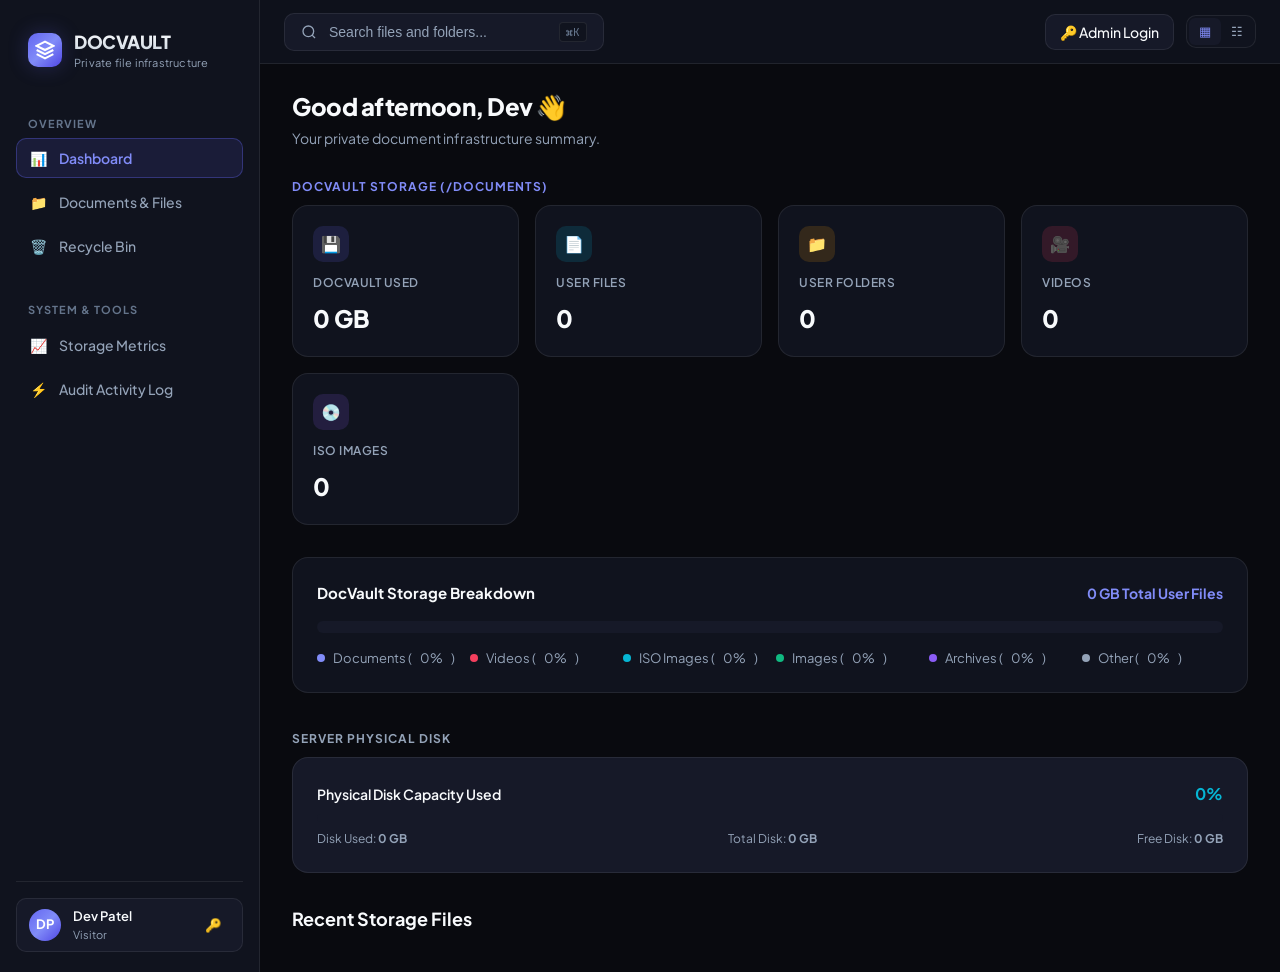
==== commit 1e3e7c7e: "new" ====
--- a/website/index.html
+++ b/website/index.html
@@ -130,21 +130,26 @@
             <p class="view-header-sub">Your private document infrastructure summary.</p>
           </div>
 
+          <!-- Section 1: DOCVAULT STORAGE -->
+          <div style="margin-bottom: 0.5rem;">
+            <span style="font-size: 0.75rem; font-weight: 700; letter-spacing: 1px; color: var(--primary-light); text-transform: uppercase;">DocVault Storage (/documents)</span>
+          </div>
+
           <!-- Metrics Grid -->
           <div class="metrics-grid">
             <div class="metric-card">
               <div class="metric-icon-wrap" style="background: rgba(99, 102, 241, 0.15); color: #818CF8;">💾</div>
-              <span class="metric-title">Storage Used</span>
+              <span class="metric-title">DocVault Used</span>
               <span id="dash-storage-used" class="metric-value">0 GB</span>
             </div>
             <div class="metric-card">
               <div class="metric-icon-wrap" style="background: rgba(6, 182, 212, 0.15); color: #06B6D4;">📄</div>
-              <span class="metric-title">Documents</span>
+              <span class="metric-title">User Files</span>
               <span id="dash-count-docs" class="metric-value">0</span>
             </div>
             <div class="metric-card">
               <div class="metric-icon-wrap" style="background: rgba(245, 158, 11, 0.15); color: #F59E0B;">📁</div>
-              <span class="metric-title">Folders</span>
+              <span class="metric-title">User Folders</span>
               <span id="dash-count-folders" class="metric-value">0</span>
             </div>
             <div class="metric-card">
@@ -159,25 +164,46 @@
             </div>
           </div>
 
-          <!-- Storage Category Breakdown Bar -->
+          <!-- DocVault Storage Breakdown Bar -->
           <div class="storage-overview-card">
             <div style="display: flex; justify-content: space-between; align-items: center;">
-              <strong style="font-size: 0.9375rem;">Disk Allocation Breakdown</strong>
-              <span id="dash-storage-percent" style="font-size: 0.875rem; font-weight: 700; color: var(--primary-light);">0%</span>
+              <strong style="font-size: 0.9375rem;">DocVault Storage Breakdown</strong>
+              <span id="dash-docvault-size-badge" style="font-size: 0.875rem; font-weight: 700; color: var(--primary-light);">0 GB Total User Files</span>
             </div>
             <div class="storage-bar-bg">
-              <div id="bar-segment-docs" class="storage-bar-segment" style="background: #818CF8; width: 0%;"></div>
-              <div id="bar-segment-videos" class="storage-bar-segment" style="background: #F43F5E; width: 0%;"></div>
-              <div id="bar-segment-isos" class="storage-bar-segment" style="background: #06B6D4; width: 0%;"></div>
-              <div id="bar-segment-images" class="storage-bar-segment" style="background: #10B981; width: 0%;"></div>
-              <div id="bar-segment-archives" class="storage-bar-segment" style="background: #8B5CF6; width: 0%;"></div>
+              <div id="bar-segment-docs" class="storage-bar-segment" style="background: #818CF8; width: 0%;" title="Documents"></div>
+              <div id="bar-segment-videos" class="storage-bar-segment" style="background: #F43F5E; width: 0%;" title="Videos"></div>
+              <div id="bar-segment-isos" class="storage-bar-segment" style="background: #06B6D4; width: 0%;" title="ISO Images"></div>
+              <div id="bar-segment-images" class="storage-bar-segment" style="background: #10B981; width: 0%;" title="Images"></div>
+              <div id="bar-segment-archives" class="storage-bar-segment" style="background: #8B5CF6; width: 0%;" title="Archives"></div>
+              <div id="bar-segment-other" class="storage-bar-segment" style="background: #94A3B8; width: 0%;" title="Other"></div>
             </div>
             <div class="storage-legend-grid">
-              <div class="legend-item"><span class="legend-dot" style="background:#818CF8;"></span> Documents</div>
-              <div class="legend-item"><span class="legend-dot" style="background:#F43F5E;"></span> Videos</div>
-              <div class="legend-item"><span class="legend-dot" style="background:#06B6D4;"></span> ISO Images</div>
-              <div class="legend-item"><span class="legend-dot" style="background:#10B981;"></span> Images</div>
-              <div class="legend-item"><span class="legend-dot" style="background:#8B5CF6;"></span> Archives</div>
+              <div class="legend-item"><span class="legend-dot" style="background:#818CF8;"></span> Documents (<span id="legend-pct-docs">0%</span>)</div>
+              <div class="legend-item"><span class="legend-dot" style="background:#F43F5E;"></span> Videos (<span id="legend-pct-videos">0%</span>)</div>
+              <div class="legend-item"><span class="legend-dot" style="background:#06B6D4;"></span> ISO Images (<span id="legend-pct-isos">0%</span>)</div>
+              <div class="legend-item"><span class="legend-dot" style="background:#10B981;"></span> Images (<span id="legend-pct-images">0%</span>)</div>
+              <div class="legend-item"><span class="legend-dot" style="background:#8B5CF6;"></span> Archives (<span id="legend-pct-archives">0%</span>)</div>
+              <div class="legend-item"><span class="legend-dot" style="background:#94A3B8;"></span> Other (<span id="legend-pct-other">0%</span>)</div>
+            </div>
+          </div>
+
+          <!-- Section 2: SERVER DISK PHYSICAL STATS -->
+          <div style="margin-bottom: 0.5rem;">
+            <span style="font-size: 0.75rem; font-weight: 700; letter-spacing: 1px; color: var(--text-muted); text-transform: uppercase;">Server Physical Disk</span>
+          </div>
+          <div class="storage-overview-card" style="margin-bottom: 2rem; background: var(--bg-card);">
+            <div style="display: flex; justify-content: space-between; align-items: center; margin-bottom: 0.5rem;">
+              <span style="font-weight: 600; font-size: 0.875rem;">Physical Disk Capacity Used</span>
+              <strong id="server-disk-percent" style="color: var(--accent-cyan);">0%</strong>
+            </div>
+            <div class="storage-bar-bg" style="height: 8px; margin: 0.5rem 0;">
+              <div id="server-disk-bar" style="background: var(--accent-cyan); height: 100%; width: 0%;"></div>
+            </div>
+            <div style="display: flex; justify-content: space-between; font-size: 0.75rem; color: var(--text-muted);">
+              <span>Disk Used: <strong id="server-disk-used">0 GB</strong></span>
+              <span>Total Disk: <strong id="server-disk-total">0 GB</strong></span>
+              <span>Free Disk: <strong id="server-disk-free">0 GB</strong></span>
             </div>
           </div>
 
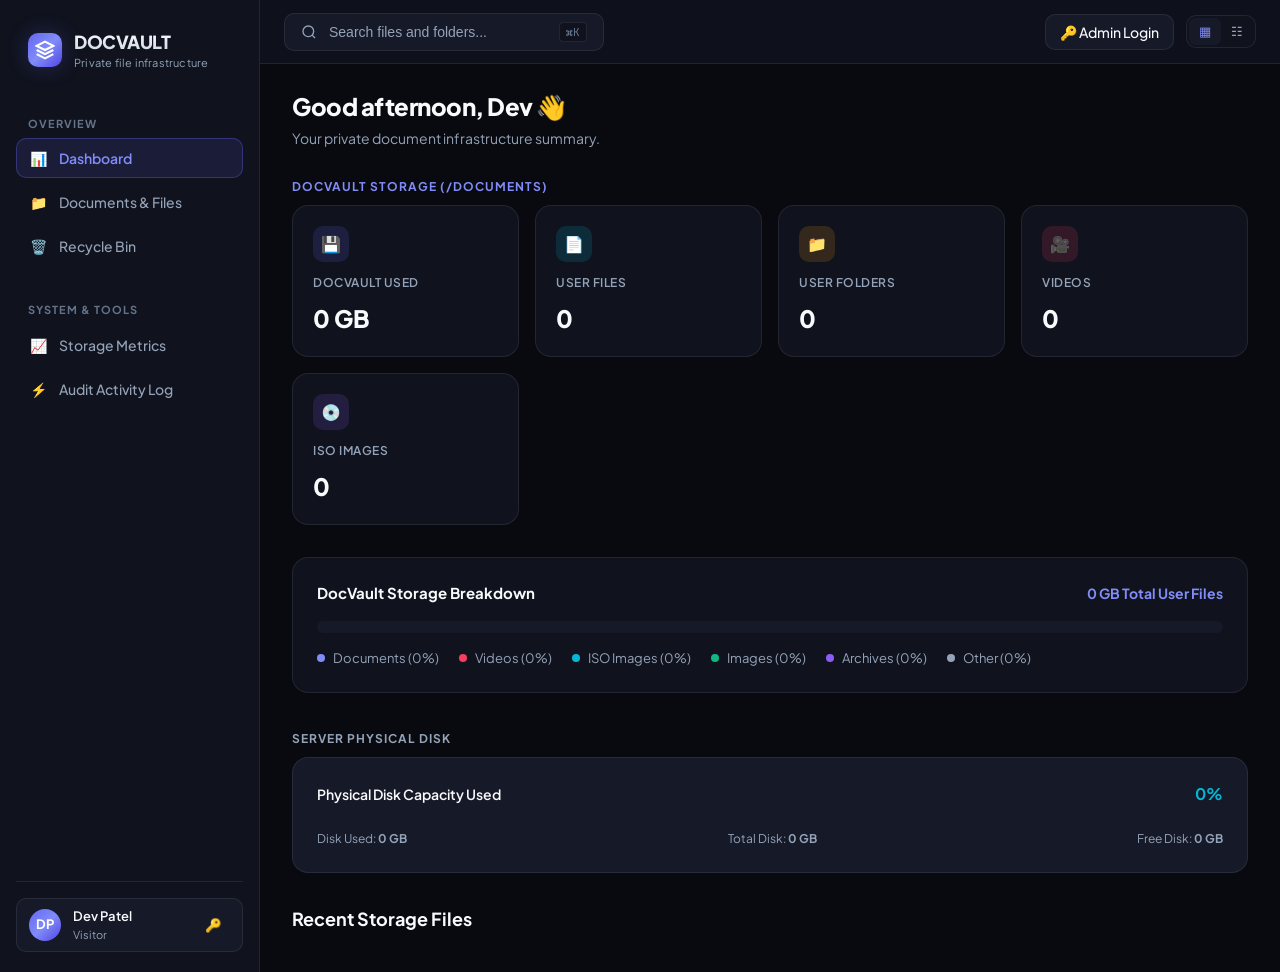
==== commit 4b7b9022: "new v3" ====
--- a/website/index.html
+++ b/website/index.html
@@ -179,12 +179,12 @@
               <div id="bar-segment-other" class="storage-bar-segment" style="background: #94A3B8; width: 0%;" title="Other"></div>
             </div>
             <div class="storage-legend-grid">
-              <div class="legend-item"><span class="legend-dot" style="background:#818CF8;"></span> Documents (<span id="legend-pct-docs">0%</span>)</div>
-              <div class="legend-item"><span class="legend-dot" style="background:#F43F5E;"></span> Videos (<span id="legend-pct-videos">0%</span>)</div>
-              <div class="legend-item"><span class="legend-dot" style="background:#06B6D4;"></span> ISO Images (<span id="legend-pct-isos">0%</span>)</div>
-              <div class="legend-item"><span class="legend-dot" style="background:#10B981;"></span> Images (<span id="legend-pct-images">0%</span>)</div>
-              <div class="legend-item"><span class="legend-dot" style="background:#8B5CF6;"></span> Archives (<span id="legend-pct-archives">0%</span>)</div>
-              <div class="legend-item"><span class="legend-dot" style="background:#94A3B8;"></span> Other (<span id="legend-pct-other">0%</span>)</div>
+              <div class="legend-item"><span class="legend-dot" style="background:#818CF8;"></span><span class="legend-text">Documents (<span id="legend-pct-docs">0%</span>)</span></div>
+              <div class="legend-item"><span class="legend-dot" style="background:#F43F5E;"></span><span class="legend-text">Videos (<span id="legend-pct-videos">0%</span>)</span></div>
+              <div class="legend-item"><span class="legend-dot" style="background:#06B6D4;"></span><span class="legend-text">ISO Images (<span id="legend-pct-isos">0%</span>)</span></div>
+              <div class="legend-item"><span class="legend-dot" style="background:#10B981;"></span><span class="legend-text">Images (<span id="legend-pct-images">0%</span>)</span></div>
+              <div class="legend-item"><span class="legend-dot" style="background:#8B5CF6;"></span><span class="legend-text">Archives (<span id="legend-pct-archives">0%</span>)</span></div>
+              <div class="legend-item"><span class="legend-dot" style="background:#94A3B8;"></span><span class="legend-text">Other (<span id="legend-pct-other">0%</span>)</span></div>
             </div>
           </div>
 
@@ -322,33 +322,35 @@
         <button id="btn-close-inspector" class="btn-icon">✕</button>
       </div>
 
-      <div class="inspector-preview-box">
-        <div id="inspector-icon" style="font-size: 2.5rem;">📄</div>
-        <span id="inspector-filename" class="inspector-file-title">select_a_file.pdf</span>
-      </div>
-
-      <div style="display: flex; flex-direction: column; gap: 1rem;">
-        <div class="inspector-detail-row">
-          <span class="inspector-detail-label">File Size</span>
-          <span id="inspector-size" class="inspector-detail-value">-</span>
-        </div>
-        <div class="inspector-detail-row">
-          <span class="inspector-detail-label">Modified Date</span>
-          <span id="inspector-mtime" class="inspector-detail-value">-</span>
-        </div>
-        <div class="inspector-detail-row">
-          <span class="inspector-detail-label">Folder Location</span>
-          <code id="inspector-path" style="background: var(--bg-card); padding: 4px 8px; border-radius: 4px; font-size: 0.75rem;">/documents</code>
-        </div>
-        <div class="inspector-detail-row">
-          <span class="inspector-detail-label">SHA-256 Checksum</span>
-          <div class="hash-code-box" id="inspector-sha256">Computing...</div>
-          <button id="btn-copy-inspector-sha256" class="btn-secondary" style="font-size: 0.75rem; justify-content: center; margin-top: 4px;">📋 Copy Checksum</button>
-        </div>
-      </div>
-
-      <div style="margin-top: auto; display: flex; flex-direction: column; gap: 0.5rem;">
-        <a id="btn-inspector-download" href="#" download class="btn-primary" style="justify-content: center;">Download File</a>
+      <div class="inspector-body">
+        <div class="inspector-preview-box">
+          <div id="inspector-icon" style="font-size: 2.5rem;">📄</div>
+          <span id="inspector-filename" class="inspector-file-title">select_a_file.pdf</span>
+        </div>
+
+        <div style="display: flex; flex-direction: column; gap: 1rem;">
+          <div class="inspector-detail-row">
+            <span class="inspector-detail-label">File Size</span>
+            <span id="inspector-size" class="inspector-detail-value">-</span>
+          </div>
+          <div class="inspector-detail-row">
+            <span class="inspector-detail-label">Modified Date</span>
+            <span id="inspector-mtime" class="inspector-detail-value">-</span>
+          </div>
+          <div class="inspector-detail-row">
+            <span class="inspector-detail-label">Folder Location</span>
+            <div id="inspector-path" class="inspector-path-box">/documents</div>
+          </div>
+          <div class="inspector-detail-row">
+            <span class="inspector-detail-label">SHA-256 Checksum</span>
+            <div class="hash-code-box" id="inspector-sha256">Calculating checksum...</div>
+          </div>
+        </div>
+      </div>
+
+      <div class="inspector-footer">
+        <button id="btn-copy-inspector-sha256" class="btn-secondary" style="font-size: 0.8125rem; justify-content: center;">📋 Copy Checksum</button>
+        <a id="btn-inspector-download" href="#" download class="btn-primary" style="justify-content: center;">⬇️ Download File</a>
         <button id="btn-inspector-delete" class="btn-secondary" style="justify-content: center; color: var(--danger);">🗑️ Move to Trash</button>
       </div>
     </aside>
@@ -368,6 +370,25 @@
     </div>
   </div>
 
+  <!-- Polished Media & File Preview Lightbox Modal -->
+  <div id="preview-modal" class="modal-backdrop hidden">
+    <div class="command-palette-container" style="max-width: 900px; width: 92vw; padding: 1.25rem; display: flex; flex-direction: column; gap: 1rem; max-height: 90vh;">
+      <div style="display: flex; align-items: center; justify-content: space-between; border-bottom: 1px solid var(--border-subtle); padding-bottom: 0.75rem;">
+        <div style="display: flex; align-items: center; gap: 0.75rem; overflow: hidden; max-width: 70%;">
+          <span id="preview-modal-icon" style="font-size: 1.25rem;">📄</span>
+          <span id="preview-modal-title" style="font-weight: 700; font-size: 1rem; text-overflow: ellipsis; overflow: hidden; white-space: nowrap;">Preview</span>
+        </div>
+        <div style="display: flex; align-items: center; gap: 0.5rem;">
+          <a id="preview-modal-download" href="#" download class="btn-primary" style="font-size: 0.75rem; padding: 0.375rem 0.75rem;">⬇️ Download</a>
+          <button id="btn-close-preview-modal" class="btn-icon">✕</button>
+        </div>
+      </div>
+      <div id="preview-modal-body" style="flex: 1; overflow-y: auto; display: flex; align-items: center; justify-content: center; min-height: 300px; background: var(--bg-surface); border-radius: var(--radius-md); padding: 0.5rem;">
+        <!-- Rendered dynamically -->
+      </div>
+    </div>
+  </div>
+
   <!-- Command Palette Modal (⌘K) -->
   <div id="command-palette-modal" class="modal-backdrop hidden">
     <div class="command-palette-container">
--- a/website/style.css
+++ b/website/style.css
@@ -513,23 +513,31 @@
 }
 
 .storage-legend-grid {
-  display: grid;
-  grid-template-columns: repeat(auto-fit, minmax(130px, 1fr));
-  gap: 0.75rem;
+  display: flex;
+  flex-wrap: wrap;
+  align-items: center;
+  gap: 0.75rem 1.25rem;
   font-size: 0.8125rem;
+  margin-top: 0.5rem;
 }
 
 .legend-item {
-  display: flex;
-  align-items: center;
-  gap: 0.5rem;
-  color: var(--text-muted);
+  display: inline-flex;
+  align-items: center;
+  gap: 0.5rem;
+  color: var(--text-muted);
+  white-space: nowrap;
+}
+
+.legend-text {
+  white-space: nowrap;
 }
 
 .legend-dot {
   width: 8px;
   height: 8px;
   border-radius: var(--radius-full);
+  flex-shrink: 0;
 }
 
 /* Folder Breadcrumbs & Navigation Bar */
@@ -666,31 +674,67 @@
   background: var(--bg-card-hover);
 }
 
-/* Right File Inspector Panel */
+/* Right File Inspector Panel (Viewport-Safe Sticky Footer Layout) */
 .app-inspector {
   width: 320px;
+  height: 100vh;
+  max-height: 100vh;
   background: var(--bg-surface);
   border-left: 1px solid var(--border-subtle);
-  padding: 1.5rem;
-  display: flex;
-  flex-direction: column;
-  gap: 1.5rem;
+  padding: 0;
+  display: flex;
+  flex-direction: column;
   flex-shrink: 0;
   z-index: 25;
   transition: transform var(--transition-normal);
 }
 
+@media (max-width: 768px) {
+  .app-inspector {
+    max-height: calc(100vh - 20px);
+    height: calc(100vh - 20px);
+  }
+}
+
 .inspector-header {
+  flex-shrink: 0;
+  padding: 1.25rem 1.5rem 0.75rem;
   display: flex;
   align-items: center;
   justify-content: space-between;
+  border-bottom: 1px solid var(--border-subtle);
+  background: var(--bg-surface);
+}
+
+.inspector-body {
+  flex: 1;
+  min-height: 0;
+  overflow-y: auto;
+  padding: 1.25rem 1.5rem;
+  display: flex;
+  flex-direction: column;
+  gap: 1.25rem;
+}
+
+.inspector-footer {
+  flex-shrink: 0;
+  padding: 1rem 1.5rem 1.25rem;
+  background: var(--bg-surface);
+  border-top: 1px solid var(--border-subtle);
+  display: flex;
+  flex-direction: column;
+  gap: 0.5rem;
+  position: sticky;
+  bottom: 0;
+  z-index: 10;
+  box-shadow: 0 -4px 12px rgba(0,0,0,0.15);
 }
 
 .inspector-preview-box {
   background: var(--bg-card);
   border: 1px solid var(--border-subtle);
   border-radius: var(--radius-lg);
-  padding: 2rem 1rem;
+  padding: 1.5rem 1rem;
   display: flex;
   flex-direction: column;
   align-items: center;
@@ -700,15 +744,16 @@
 
 .inspector-file-title {
   font-weight: 700;
-  font-size: 1rem;
+  font-size: 0.9375rem;
   word-break: break-all;
+  overflow-wrap: anywhere;
+  line-height: 1.35;
 }
 
 .inspector-detail-row {
   display: flex;
   flex-direction: column;
   gap: 0.25rem;
-
 }
 
 .inspector-detail-label {
@@ -719,6 +764,19 @@
 .inspector-detail-value {
   font-size: 0.875rem;
   font-weight: 500;
+}
+
+.inspector-path-box {
+  background: var(--bg-card);
+  border: 1px solid var(--border-subtle);
+  padding: 6px 10px;
+  border-radius: var(--radius-sm);
+  font-family: var(--font-mono);
+  font-size: 0.75rem;
+  word-break: break-all;
+  overflow-wrap: anywhere;
+  color: var(--text-muted);
+  line-height: 1.4;
 }
 
 .hash-code-box {
@@ -729,6 +787,7 @@
   font-family: var(--font-mono);
   font-size: 0.75rem;
   word-break: break-all;
+  overflow-wrap: anywhere;
   color: var(--primary-light);
 }
 
@@ -768,12 +827,12 @@
 }
 
 .uploader-widget-body {
-  padding: 1rem;
-  max-height: 280px;
+  padding: 0.75rem;
+  max-height: 320px;
   overflow-y: auto;
   display: flex;
   flex-direction: column;
-  gap: 0.875rem;
+  gap: 0.5rem;
 }
 
 .upload-card-item {
@@ -784,10 +843,37 @@
   display: flex;
   flex-direction: column;
   gap: 0.5rem;
+  transition: all 0.25s cubic-bezier(0.4, 0, 0.2, 1);
+  cursor: pointer;
+}
+
+.upload-card-item:hover {
+  border-color: var(--border-medium);
+}
+
+.upload-card-item.compact {
+  padding: 0.5rem 0.75rem;
+  gap: 0.25rem;
+}
+
+.upload-card-item.compact .upload-expanded-body {
+  display: none;
+}
+
+.upload-card-item.compact .upload-compact-row {
+  display: flex;
+  align-items: center;
+  justify-content: space-between;
+  gap: 0.5rem;
+  font-size: 0.75rem;
+}
+
+.upload-card-item:not(.compact) .upload-compact-row {
+  display: none;
 }
 
 .upload-progress-bar-bg {
-  height: 6px;
+  height: 5px;
   background: var(--bg-base);
   border-radius: var(--radius-full);
   overflow: hidden;
